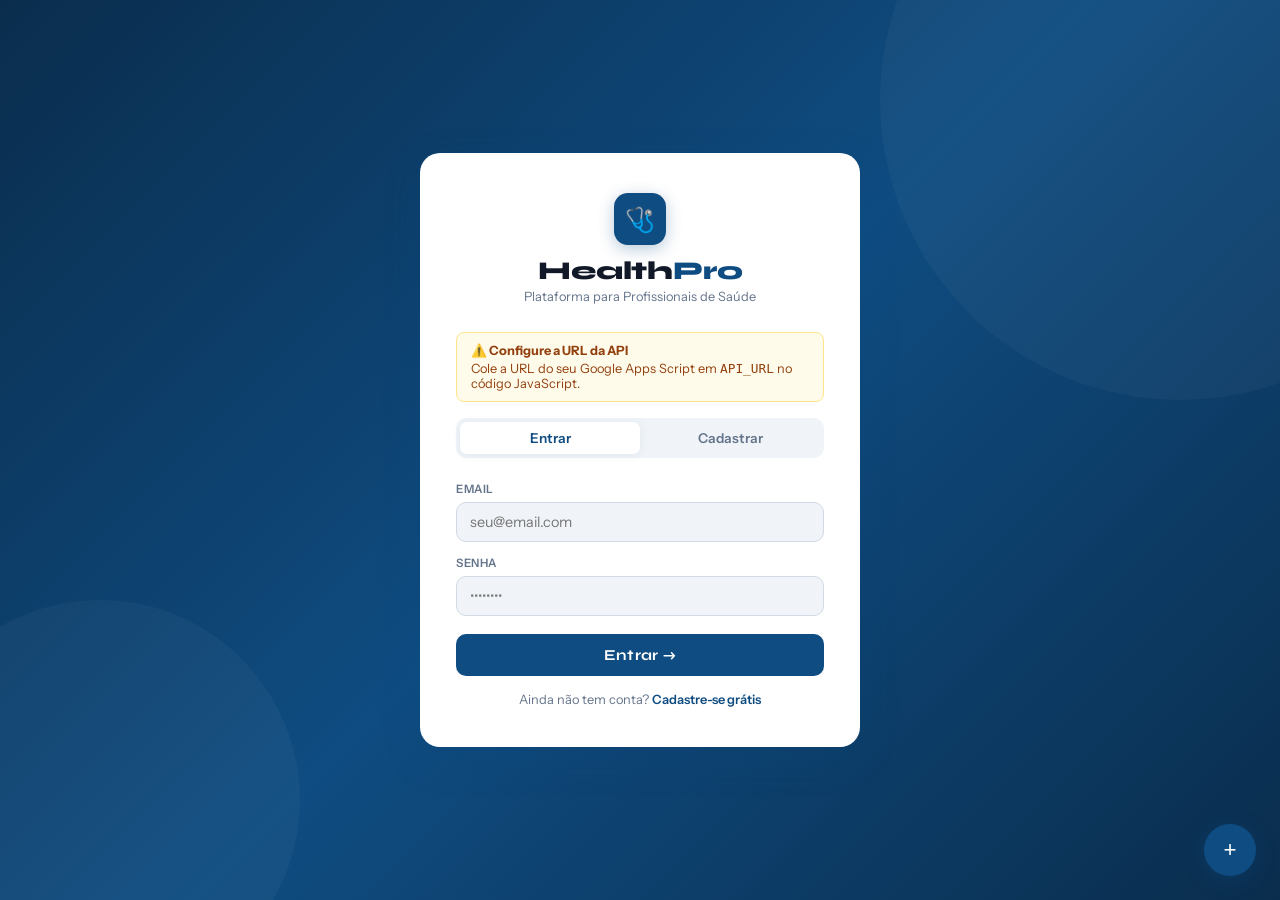
==== index.html @ 34a672e0 "Fix CORS and localStorage issues: use proxy directly, validate login response, prevent JSON.parse of" ====
<!DOCTYPE html>
<html lang="pt-BR">
<head>
<meta charset="UTF-8">
<meta name="viewport" content="width=device-width, initial-scale=1.0">
<title>HealthPro — Plataforma de Saúde</title>
<link href="https://fonts.googleapis.com/css2?family=Syne:wght@400;600;700;800&family=Instrument+Sans:ital,wght@0,300;0,400;0,500;0,600;1,400&display=swap" rel="stylesheet">
<style>
:root {
  --bg: #f0f4f8;
  --bg2: #e4eaf0;
  --surface: #ffffff;
  --border: #d1dae4;
  --text: #111827;
  --muted: #64748b;
  --accent: #0f4c81;
  --accent2: #1a6bb5;
  --accent-light: #e8f0fa;
  --gold: #d97706;
  --gold-light: #fffbeb;
  --green: #059669;
  --green-light: #ecfdf5;
  --red: #dc2626;
  --red-light: #fef2f2;
  --purple: #7c3aed;
  --purple-light: #f5f3ff;
  --shadow: 0 1px 8px rgba(15,76,129,0.08);
  --shadow-md: 0 4px 20px rgba(15,76,129,0.12);
  --shadow-lg: 0 12px 40px rgba(15,76,129,0.16);
  --radius: 12px;
}
* { box-sizing: border-box; margin: 0; padding: 0; }
html { scroll-behavior: smooth; }
body { font-family: 'Instrument Sans', sans-serif; background: var(--bg); color: var(--text); min-height: 100vh; }

/* ─── TELAS DE ACESSO ─── */
.auth-screen {
  min-height: 100vh;
  display: flex;
  align-items: center;
  justify-content: center;
  background: linear-gradient(135deg, #0a2d4d 0%, #0f4c81 50%, #0a2d4d 100%);
  padding: 20px;
  position: relative;
  overflow: hidden;
}
.auth-bg-circles::before, .auth-bg-circles::after {
  content: '';
  position: absolute;
  border-radius: 50%;
  background: rgba(255,255,255,0.03);
}
.auth-bg-circles::before { width: 600px; height: 600px; top: -200px; right: -200px; }
.auth-bg-circles::after { width: 400px; height: 400px; bottom: -100px; left: -100px; }
.auth-card {
  background: var(--surface);
  border-radius: 20px;
  padding: 40px 36px;
  width: 100%;
  max-width: 440px;
  box-shadow: var(--shadow-lg);
  position: relative;
  animation: fadeUp 0.5s cubic-bezier(.22,1,.36,1);
}
@keyframes fadeUp { from{opacity:0;transform:translateY(24px)} to{opacity:1;transform:none} }
.auth-logo { text-align: center; margin-bottom: 28px; }
.auth-logo-mark {
  display: inline-flex;
  width: 52px; height: 52px;
  background: var(--accent);
  border-radius: 14px;
  align-items: center; justify-content: center;
  font-size: 1.5rem;
  margin-bottom: 10px;
  box-shadow: 0 4px 16px rgba(15,76,129,0.3);
}
.auth-logo h1 { font-family: 'Syne', sans-serif; font-size: 1.6rem; font-weight: 800; color: var(--text); }
.auth-logo h1 span { color: var(--accent); }
.auth-logo p { font-size: 0.8rem; color: var(--muted); margin-top: 3px; }
.auth-tabs { display: flex; background: var(--bg); border-radius: 10px; padding: 4px; margin-bottom: 24px; }
.auth-tab {
  flex: 1; padding: 8px; text-align: center; border-radius: 7px;
  font-weight: 600; font-size: 0.85rem; cursor: pointer;
  color: var(--muted); transition: all 0.2s; border: none; background: transparent;
  font-family: 'Instrument Sans', sans-serif;
}
.auth-tab.on { background: var(--surface); color: var(--accent); box-shadow: var(--shadow); }
.fg { margin-bottom: 14px; }
.fg label { display: block; font-size: 0.72rem; font-weight: 600; color: var(--muted); text-transform: uppercase; letter-spacing: 0.5px; margin-bottom: 6px; }
.fg input, .fg select, .fg textarea {
  width: 100%; border: 1.5px solid var(--border); border-radius: 10px;
  padding: 10px 13px; font-family: 'Instrument Sans', sans-serif; font-size: 0.9rem;
  color: var(--text); background: var(--bg); outline: none; transition: all 0.2s;
}
.fg input:focus, .fg select:focus, .fg textarea:focus { border-color: var(--accent); background: #fff; box-shadow: 0 0 0 3px rgba(15,76,129,0.08); }
.row2 { display: grid; grid-template-columns: 1fr 1fr; gap: 12px; }
.btn-main {
  width: 100%; padding: 12px; background: var(--accent); color: #fff;
  border: none; border-radius: 10px; font-family: 'Syne', sans-serif;
  font-weight: 700; font-size: 0.95rem; cursor: pointer; transition: all 0.2s;
  margin-top: 4px; letter-spacing: 0.3px;
}
.btn-main:hover { background: var(--accent2); transform: translateY(-1px); box-shadow: 0 4px 16px rgba(15,76,129,0.3); }
.btn-main:disabled { opacity: 0.6; cursor: not-allowed; transform: none; }
.auth-footer { text-align: center; margin-top: 16px; font-size: 0.8rem; color: var(--muted); }
.auth-footer a { color: var(--accent); cursor: pointer; font-weight: 600; }
.error-msg { background: var(--red-light); border: 1px solid #fecaca; border-radius: 8px; padding: 10px 14px; color: var(--red); font-size: 0.82rem; margin-bottom: 14px; display: none; }
.success-msg { background: var(--green-light); border: 1px solid #a7f3d0; border-radius: 8px; padding: 10px 14px; color: var(--green); font-size: 0.82rem; margin-bottom: 14px; display: none; }
.api-warning { background: var(--gold-light); border: 1px solid #fde68a; border-radius: 8px; padding: 10px 14px; font-size: 0.8rem; color: #92400e; margin-bottom: 16px; }
.api-warning strong { display: block; margin-bottom: 3px; }

/* ─── LAYOUT APP ─── */
#appRoot { display: none; }
.app-header {
  background: var(--surface);
  border-bottom: 1px solid var(--border);
  padding: 0 24px;
  height: 60px;
  display: flex; align-items: center; justify-content: space-between;
  position: sticky; top: 0; z-index: 100;
  box-shadow: var(--shadow);
}
.header-logo { font-family: 'Syne', sans-serif; font-weight: 800; font-size: 1.2rem; color: var(--accent); }
.header-logo span { color: var(--gold); }
.header-right { display: flex; align-items: center; gap: 10px; }
.plan-chip {
  padding: 4px 12px; border-radius: 20px; font-size: 0.7rem; font-weight: 700;
  text-transform: uppercase; letter-spacing: 0.5px;
}
.plan-free { background: var(--bg2); color: var(--muted); }
.plan-pro { background: linear-gradient(90deg,#d97706,#f59e0b); color: #fff; }
.user-menu {
  display: flex; align-items: center; gap: 8px;
  background: var(--accent-light); border: 1px solid #bfdbfe;
  border-radius: 20px; padding: 4px 12px 4px 6px; cursor: pointer;
}
.user-av {
  width: 28px; height: 28px; border-radius: 50%;
  background: var(--accent); color: #fff;
  display: flex; align-items: center; justify-content: center;
  font-family: 'Syne', sans-serif; font-weight: 800; font-size: 0.75rem;
}
.user-name { font-size: 0.8rem; font-weight: 600; color: var(--accent); }

/* ─── NAV ─── */
.app-nav {
  background: var(--surface);
  border-bottom: 1px solid var(--border);
  display: flex; gap: 0; padding: 0 20px;
  overflow-x: auto;
}
.nav-item {
  padding: 12px 16px; border: none; border-bottom: 3px solid transparent;
  background: transparent; color: var(--muted); font-family: 'Instrument Sans', sans-serif;
  font-size: 0.82rem; font-weight: 600; cursor: pointer; white-space: nowrap;
  transition: all 0.2s; display: flex; align-items: center; gap: 6px;
}
.nav-item.on { color: var(--accent); border-bottom-color: var(--accent); }
.nav-item:hover:not(.on) { color: var(--text); background: var(--bg); }
.nav-badge {
  background: var(--accent); color: #fff; border-radius: 10px;
  padding: 1px 7px; font-size: 0.62rem; font-weight: 700;
}
.coming-soon { opacity: 0.5; }
.coming-tag {
  background: var(--gold-light); color: var(--gold);
  border: 1px solid #fde68a; border-radius: 4px;
  padding: 1px 6px; font-size: 0.58rem; font-weight: 700; text-transform: uppercase;
}

/* ─── MAIN ─── */
main { padding: 24px; max-width: 1000px; margin: 0 auto; }

/* ─── SEÇÃO INÍCIO ─── */
.greeting { margin-bottom: 24px; }
.greeting h2 { font-family: 'Syne', sans-serif; font-size: 1.4rem; font-weight: 800; }
.greeting p { font-size: 0.85rem; color: var(--muted); margin-top: 3px; }
.stat-row { display: grid; grid-template-columns: repeat(auto-fit, minmax(150px,1fr)); gap: 12px; margin-bottom: 24px; }
.stat-card {
  background: var(--surface); border: 1px solid var(--border);
  border-radius: var(--radius); padding: 16px 18px; box-shadow: var(--shadow);
}
.stat-label { font-size: 0.68rem; font-weight: 700; text-transform: uppercase; letter-spacing: 0.5px; color: var(--muted); margin-bottom: 6px; }
.stat-val { font-family: 'Syne', sans-serif; font-size: 1.8rem; font-weight: 800; }
.stat-sub { font-size: 0.72rem; color: var(--muted); margin-top: 3px; }
.stat-val.blue { color: var(--accent); }
.stat-val.green { color: var(--green); }
.stat-val.gold { color: var(--gold); }

/* ─── AGENDA ─── */
.day-bar {
  background: var(--surface); border: 1px solid var(--border);
  border-radius: var(--radius); padding: 12px 18px;
  display: flex; align-items: center; gap: 10px;
  margin-bottom: 18px; box-shadow: var(--shadow);
}
.day-btn {
  width: 34px; height: 34px; border-radius: 8px;
  background: var(--bg); border: 1px solid var(--border);
  cursor: pointer; font-size: 1rem; color: var(--muted);
  transition: all 0.2s; display: flex; align-items: center; justify-content: center;
}
.day-btn:hover { background: var(--accent); color: #fff; border-color: var(--accent); }
.day-info { flex: 1; }
.day-info h3 { font-family: 'Syne', sans-serif; font-size: 1.05rem; font-weight: 700; }
.day-info p { font-size: 0.72rem; color: var(--muted); }
.today-btn {
  padding: 6px 14px; background: var(--accent-light); border: 1px solid #bfdbfe;
  border-radius: 8px; color: var(--accent); font-weight: 600; font-size: 0.75rem;
  cursor: pointer; font-family: 'Instrument Sans', sans-serif; transition: all 0.2s;
}
.today-btn:hover { background: var(--accent); color: #fff; }

/* Timeline */
.tl { display: flex; flex-direction: column; }
.tl-item {
  display: flex; gap: 14px; margin-bottom: 8px;
  animation: fadeIn 0.25s ease;
}
@keyframes fadeIn { from{opacity:0;transform:translateY(5px)} to{opacity:1;transform:none} }
.tl-t { width: 48px; padding-top: 14px; font-size: 0.75rem; font-weight: 600; color: var(--muted); text-align: right; flex-shrink: 0; }
.tl-dot-wrap { width: 20px; display: flex; flex-direction: column; align-items: center; flex-shrink: 0; }
.dot { width: 10px; height: 10px; border-radius: 50%; margin-top: 18px; flex-shrink: 0; }
.tl-line { flex: 1; width: 2px; background: var(--border); margin-top: 3px; }
.tl-card {
  flex: 1; background: var(--surface); border: 1px solid var(--border);
  border-radius: var(--radius); padding: 11px 15px; cursor: pointer;
  transition: all 0.18s; box-shadow: var(--shadow);
}
.tl-card:hover { box-shadow: var(--shadow-md); transform: translateY(-1px); }
.ev-tag { display: inline-block; font-size: 0.6rem; font-weight: 700; letter-spacing: 0.5px; text-transform: uppercase; border-radius: 4px; padding: 2px 7px; margin-bottom: 3px; }
.ev-name { font-family: 'Syne', sans-serif; font-size: 0.95rem; font-weight: 700; }
.ev-meta { font-size: 0.75rem; color: var(--muted); margin-top: 2px; }
.ev-obs { font-size: 0.7rem; margin-top: 4px; display: inline-flex; align-items: center; gap: 4px; background: var(--gold-light); color: var(--gold); border-radius: 4px; padding: 2px 8px; }
.tl-empty { text-align: center; padding: 40px 20px; background: var(--surface); border: 1px dashed var(--border); border-radius: var(--radius); color: var(--muted); }

/* Status colors */
.dot.consulta,.tl-card.consulta { border-left: 3px solid #0f4c81; }
.dot.consulta { background: #0f4c81; }
.tl-card.consulta .ev-tag { background: var(--accent-light); color: var(--accent); }
.dot.treino,.tl-card.treino { border-left: 3px solid var(--green); }
.dot.treino { background: var(--green); }
.tl-card.treino .ev-tag { background: var(--green-light); color: var(--green); }
.dot.clt,.tl-card.clt { border-left: 3px solid var(--purple); }
.dot.clt { background: var(--purple); }
.tl-card.clt .ev-tag { background: var(--purple-light); color: var(--purple); }
.dot.proprio,.tl-card.proprio { border-left: 3px solid var(--gold); }
.dot.proprio { background: var(--gold); }
.tl-card.proprio .ev-tag { background: var(--gold-light); color: var(--gold); }
.dot.cancelado,.tl-card.cancelado { border-left: 3px solid #d1d5db; opacity: 0.6; }

/* ─── PACIENTES ─── */
.search-bar {
  display: flex; gap: 10px; margin-bottom: 16px;
}
.search-input {
  flex: 1; border: 1.5px solid var(--border); border-radius: 10px;
  padding: 9px 14px; font-family: 'Instrument Sans', sans-serif; font-size: 0.9rem;
  background: var(--surface); outline: none; transition: all 0.2s;
}
.search-input:focus { border-color: var(--accent); box-shadow: 0 0 0 3px rgba(15,76,129,0.08); }
.pac-list { display: flex; flex-direction: column; gap: 8px; }
.pac-card {
  background: var(--surface); border: 1px solid var(--border);
  border-radius: var(--radius); padding: 14px 18px;
  display: flex; align-items: center; gap: 14px; cursor: pointer;
  transition: all 0.2s; box-shadow: var(--shadow); flex-wrap: wrap;
}
.pac-card:hover { box-shadow: var(--shadow-md); border-color: var(--accent2); }
.pac-av {
  width: 42px; height: 42px; border-radius: 50%;
  background: var(--accent); color: #fff;
  display: flex; align-items: center; justify-content: center;
  font-family: 'Syne', sans-serif; font-weight: 800; font-size: 1rem;
  flex-shrink: 0;
}
.pac-info { flex: 1; min-width: 100px; }
.pac-name { font-family: 'Syne', sans-serif; font-weight: 700; font-size: 0.95rem; }
.pac-sub { font-size: 0.75rem; color: var(--muted); margin-top: 2px; }
.pac-chips { display: flex; gap: 6px; flex-wrap: wrap; }
.chip { border-radius: 20px; padding: 3px 10px; font-size: 0.68rem; font-weight: 600; }
.chip-blue { background: var(--accent-light); color: var(--accent); }
.chip-green { background: var(--green-light); color: var(--green); }
.chip-gold { background: var(--gold-light); color: var(--gold); }
.chip-muted { background: var(--bg2); color: var(--muted); }
.dup-alert {
  background: #fffbeb; border: 1.5px solid #fbbf24; border-radius: 10px;
  padding: 14px 16px; margin-bottom: 14px; display: none;
}
.dup-alert h4 { font-size: 0.85rem; font-weight: 700; color: #92400e; margin-bottom: 4px; }
.dup-alert p { font-size: 0.78rem; color: #b45309; }

/* ─── TREINOS ─── */
.treino-list { display: flex; flex-direction: column; gap: 10px; }
.treino-card {
  background: var(--surface); border: 1px solid var(--border);
  border-radius: var(--radius); padding: 16px 18px; cursor: pointer;
  transition: all 0.2s; box-shadow: var(--shadow);
  border-left: 4px solid var(--green);
}
.treino-card:hover { box-shadow: var(--shadow-md); transform: translateY(-1px); }
.treino-name { font-family: 'Syne', sans-serif; font-weight: 700; font-size: 0.95rem; }
.treino-meta { font-size: 0.75rem; color: var(--muted); margin-top: 4px; }
.exer-list { margin-top: 10px; display: flex; flex-direction: column; gap: 4px; }
.exer-item { background: var(--bg); border-radius: 6px; padding: 5px 10px; font-size: 0.78rem; display: flex; gap: 8px; align-items: center; }
.exer-num { background: var(--green); color: #fff; border-radius: 50%; width: 18px; height: 18px; display: flex; align-items: center; justify-content: center; font-size: 0.6rem; font-weight: 700; flex-shrink: 0; }

/* ─── FINANCEIRO ─── */
.fin-cards { display: grid; grid-template-columns: repeat(auto-fit,minmax(180px,1fr)); gap: 12px; margin-bottom: 20px; }
.fin-card { background: var(--surface); border: 1px solid var(--border); border-radius: var(--radius); padding: 18px; box-shadow: var(--shadow); }
.fin-card-label { font-size: 0.68rem; font-weight: 700; text-transform: uppercase; letter-spacing: 0.5px; color: var(--muted); margin-bottom: 6px; }
.fin-card-val { font-family: 'Syne', sans-serif; font-size: 1.7rem; font-weight: 800; }
.fin-list { display: flex; flex-direction: column; gap: 6px; }
.fin-item {
  background: var(--surface); border: 1px solid var(--border); border-radius: var(--radius);
  padding: 12px 16px; display: flex; justify-content: space-between; align-items: center;
  gap: 10px; box-shadow: var(--shadow);
}
.fin-item-info .label { font-size: 0.88rem; font-weight: 500; }
.fin-item-info .sub { font-size: 0.72rem; color: var(--muted); }
.fin-amount { font-family: 'Syne', sans-serif; font-size: 1.1rem; font-weight: 800; }
.fin-amount.r { color: var(--green); }
.fin-amount.d { color: var(--red); }

/* ─── FUTURO ─── */
.future-section {
  background: var(--surface); border: 1px solid var(--border); border-radius: 16px;
  padding: 32px; text-align: center; box-shadow: var(--shadow);
  margin: 20px 0;
}
.future-icon { font-size: 2.5rem; margin-bottom: 12px; }
.future-title { font-family: 'Syne', sans-serif; font-size: 1.2rem; font-weight: 800; margin-bottom: 8px; }
.future-desc { font-size: 0.85rem; color: var(--muted); line-height: 1.6; max-width: 400px; margin: 0 auto 20px; }
.future-features { display: flex; flex-wrap: wrap; gap: 8px; justify-content: center; }
.future-feat { background: var(--bg); border: 1px solid var(--border); border-radius: 8px; padding: 6px 14px; font-size: 0.78rem; font-weight: 500; }

/* ─── SEÇÃO HEADER ─── */
.sec-header { display: flex; align-items: center; justify-content: space-between; margin-bottom: 16px; }
.sec-title { font-family: 'Syne', sans-serif; font-size: 1.05rem; font-weight: 800; }
.btn-add {
  padding: 8px 16px; background: var(--accent); color: #fff;
  border: none; border-radius: 8px; font-family: 'Instrument Sans', sans-serif;
  font-weight: 600; font-size: 0.8rem; cursor: pointer; transition: all 0.2s;
  display: flex; align-items: center; gap: 5px;
}
.btn-add:hover { background: var(--accent2); }

/* ─── MODAL ─── */
.overlay {
  position: fixed; inset: 0; background: rgba(10,45,77,0.5);
  backdrop-filter: blur(8px); z-index: 9000;
  display: flex; align-items: center; justify-content: center; padding: 20px;
  animation: fadeIn 0.2s;
}
.modal {
  background: var(--surface); border-radius: 18px; padding: 28px;
  width: 100%; max-width: 480px; box-shadow: var(--shadow-lg);
  animation: fadeUp 0.3s cubic-bezier(.22,1,.36,1);
  max-height: 90vh; overflow-y: auto;
}
.modal-hd { display: flex; align-items: center; justify-content: space-between; margin-bottom: 20px; }
.modal-title { font-family: 'Syne', sans-serif; font-size: 1.1rem; font-weight: 800; }
.modal-x { width: 32px; height: 32px; background: var(--bg); border: 1px solid var(--border); border-radius: 8px; cursor: pointer; display: flex; align-items: center; justify-content: center; font-size: 1rem; color: var(--muted); transition: all 0.2s; }
.modal-x:hover { background: var(--red); color: #fff; border-color: var(--red); }
.btn-row { display: flex; gap: 8px; margin-top: 20px; }
.btn { flex: 1; padding: 11px; border-radius: 10px; border: none; font-family: 'Syne', sans-serif; font-weight: 700; font-size: 0.88rem; cursor: pointer; transition: all 0.2s; }
.btn-p { background: var(--accent); color: #fff; }
.btn-p:hover { background: var(--accent2); }
.btn-g { background: var(--bg); color: var(--muted); border: 1.5px solid var(--border); }
.btn-g:hover { color: var(--text); border-color: var(--text); }
.btn-d { background: var(--red-light); color: var(--red); border: 1.5px solid #fecaca; }
.btn-d:hover { background: var(--red); color: #fff; }
.tipo-grid { display: grid; grid-template-columns: repeat(3,1fr); gap: 8px; margin-bottom: 16px; }
.tipo-opt { border: 1.5px solid var(--border); border-radius: 10px; padding: 10px 6px; text-align: center; cursor: pointer; font-size: 0.75rem; font-weight: 600; color: var(--muted); transition: all 0.2s; background: var(--bg); }
.tipo-opt.on { border-color: var(--accent); background: var(--accent-light); color: var(--accent); }
.tipo-opt .ti { font-size: 1.2rem; display: block; margin-bottom: 3px; }
.days-row { display: flex; gap: 6px; flex-wrap: wrap; }
.d-btn { width: 38px; height: 38px; border-radius: 50%; border: 1.5px solid var(--border); background: var(--bg); font-size: 0.7rem; font-weight: 700; color: var(--muted); cursor: pointer; transition: all 0.2s; display: flex; align-items: center; justify-content: center; font-family: 'Instrument Sans', sans-serif; }
.d-btn.on { background: var(--accent); color: #fff; border-color: var(--accent); }
.exer-builder { border: 1.5px solid var(--border); border-radius: 10px; padding: 14px; background: var(--bg); }
.exer-builder h4 { font-size: 0.75rem; font-weight: 700; text-transform: uppercase; letter-spacing: 0.5px; color: var(--muted); margin-bottom: 10px; }
.exer-entry { display: flex; gap: 8px; margin-bottom: 8px; align-items: center; }
.exer-entry input { flex: 1; padding: 7px 10px; border: 1px solid var(--border); border-radius: 8px; font-size: 0.82rem; background: #fff; font-family: 'Instrument Sans', sans-serif; outline: none; }
.exer-remove { width: 28px; height: 28px; background: var(--red-light); color: var(--red); border: none; border-radius: 6px; cursor: pointer; font-size: 0.9rem; flex-shrink: 0; }
.exer-add { width: 100%; padding: 7px; background: var(--green-light); color: var(--green); border: 1px dashed #a7f3d0; border-radius: 8px; cursor: pointer; font-size: 0.78rem; font-weight: 600; transition: all 0.2s; font-family: 'Instrument Sans', sans-serif; }
.exer-add:hover { background: var(--green); color: #fff; }

/* ─── FAB ─── */
.fab {
  position: fixed; bottom: 24px; right: 24px;
  width: 52px; height: 52px; border-radius: 50%;
  background: var(--accent); border: none; color: #fff; font-size: 1.4rem;
  cursor: pointer; box-shadow: 0 4px 20px rgba(15,76,129,0.35);
  transition: all 0.2s; z-index: 90; display: flex; align-items: center; justify-content: center;
}
.fab:hover { background: var(--accent2); transform: scale(1.08); }

/* ─── TOAST ─── */
.toast {
  position: fixed; bottom: 90px; right: 24px; left: 24px; max-width: 360px; margin: 0 auto;
  background: #1e293b; color: #fff; border-radius: 10px; padding: 12px 18px;
  font-size: 0.85rem; font-weight: 500; z-index: 9999;
  box-shadow: 0 8px 28px rgba(0,0,0,0.25);
  transform: translateY(20px); opacity: 0; transition: all 0.3s; pointer-events: none;
}
.toast.show { transform: none; opacity: 1; }
.toast.ok { background: #065f46; }
.toast.err { background: #991b1b; }

@media(max-width:480px) {
  main { padding: 16px; }
  .auth-card { padding: 28px 20px; }
  .row2 { grid-template-columns: 1fr; }
}
</style>
</head>
<body>

<!-- ─── TELA DE LOGIN ─── -->
<div id="authScreen" class="auth-screen">
  <div class="auth-bg-circles"></div>
  <div class="auth-card">
    <div class="auth-logo">
      <div class="auth-logo-mark">🩺</div>
      <h1>Health<span>Pro</span></h1>
      <p>Plataforma para Profissionais de Saúde</p>
    </div>

    <div class="api-warning" id="apiWarn">
      <strong>⚠️ Configure a URL da API</strong>
      Cole a URL do seu Google Apps Script em <code>API_URL</code> no código JavaScript.
    </div>

    <div class="auth-tabs">
      <button class="auth-tab on" onclick="setAuthTab('login')">Entrar</button>
      <button class="auth-tab" onclick="setAuthTab('register')">Cadastrar</button>
    </div>

    <!-- LOGIN -->
    <div id="loginForm">
      <div id="loginError" class="error-msg"></div>
      <div class="fg"><label>Email</label><input type="email" id="lEmail" placeholder="seu@email.com"></div>
      <div class="fg"><label>Senha</label><input type="password" id="lSenha" placeholder="••••••••"></div>
      <button class="btn-main" onclick="doLogin()" id="btnLogin">Entrar →</button>
      <div class="auth-footer">Ainda não tem conta? <a onclick="setAuthTab('register')">Cadastre-se grátis</a></div>
    </div>

    <!-- CADASTRO -->
    <div id="registerForm" style="display:none">
      <div id="regError" class="error-msg"></div>
      <div id="regSuccess" class="success-msg"></div>
      <div class="fg"><label>Nome completo</label><input type="text" id="rNome" placeholder="Dr. João Silva"></div>
      <div class="row2">
        <div class="fg"><label>Email</label><input type="email" id="rEmail" placeholder="email@email.com"></div>
        <div class="fg"><label>Telefone</label><input type="tel" id="rTel" placeholder="(11) 99999-9999"></div>
      </div>
      <div class="row2">
        <div class="fg">
          <label>Especialidade</label>
          <select id="rEsp">
            <option value="Educação Física">Educação Física</option>
            <option value="Fisioterapia">Fisioterapia</option>
            <option value="Nutrição">Nutrição</option>
            <option value="Psicologia">Psicologia</option>
            <option value="Medicina">Medicina</option>
            <option value="Enfermagem">Enfermagem</option>
            <option value="Fonoaudiologia">Fonoaudiologia</option>
            <option value="Terapia Ocupacional">Terapia Ocupacional</option>
            <option value="Outro">Outro</option>
          </select>
        </div>
        <div class="fg"><label>Nº Conselho (CREF/CRN/CRM...)</label><input type="text" id="rReg" placeholder="CREF 000000-G/SP"></div>
      </div>
      <div class="fg"><label>Senha</label><input type="password" id="rSenha" placeholder="Mín. 6 caracteres"></div>
      <button class="btn-main" onclick="doRegister()" id="btnReg">Criar conta grátis →</button>
      <div class="auth-footer">Já tem conta? <a onclick="setAuthTab('login')">Entrar</a></div>
    </div>
  </div>
</div>

<!-- ─── APP ─── -->
<div id="appRoot">
  <header class="app-header">
    <div class="header-logo">Health<span>Pro</span></div>
    <div class="header-right">
      <div class="plan-chip" id="planChip">FREE</div>
      <div class="user-menu" onclick="openConfig()">
        <div class="user-av" id="hAv">?</div>
        <span class="user-name" id="hName">—</span>
      </div>
    </div>
  </header>

  <nav class="app-nav">
    <button class="nav-item on" onclick="goTab('inicio')">🏠 Início</button>
    <button class="nav-item" onclick="goTab('agenda')">📅 Agenda</button>
    <button class="nav-item" onclick="goTab('pacientes')">👥 Pacientes</button>
    <button class="nav-item" onclick="goTab('treinos')">💪 Treinos</button>
    <button class="nav-item" onclick="goTab('financeiro')">💰 Financeiro</button>
    <button class="nav-item coming-soon" onclick="goTab('nutricao')">🥗 Nutrição <span class="coming-tag">em breve</span></button>
    <button class="nav-item coming-soon" onclick="goTab('feed')">🌐 Rede <span class="coming-tag">em breve</span></button>
  </nav>

  <main>

    <!-- INÍCIO -->
    <div id="tab-inicio">
      <div class="greeting">
        <h2 id="greetMsg">Olá! 👋</h2>
        <p id="greetSub">Carregando...</p>
      </div>
      <div class="stat-row" id="statRow"></div>
      <div style="margin-top:20px">
        <div class="sec-header"><div class="sec-title">Próximos agendamentos</div></div>
        <div id="proximosAgend"></div>
      </div>
    </div>

    <!-- AGENDA -->
    <div id="tab-agenda" style="display:none">
      <div class="day-bar">
        <button class="day-btn" onclick="mudaDia(-1)">‹</button>
        <div class="day-info">
          <h3 id="diaName">—</h3>
          <p id="diaDate">—</p>
        </div>
        <button class="day-btn" onclick="mudaDia(1)">›</button>
        <button class="today-btn" onclick="irHoje()">Hoje</button>
        <button class="btn-add" onclick="abrirNovoAgend()">+ Novo</button>
      </div>
      <div id="tlWrap"></div>
    </div>

    <!-- PACIENTES -->
    <div id="tab-pacientes" style="display:none">
      <div class="sec-header">
        <div class="sec-title" id="pacTotalLabel">Pacientes</div>
        <button class="btn-add" onclick="abrirNovoPac()">+ Adicionar</button>
      </div>
      <div class="search-bar">
        <input class="search-input" type="text" id="pacSearch" placeholder="🔍 Buscar por nome, CPF ou email..." oninput="buscarPac()">
      </div>
      <div class="pac-list" id="pacList"></div>
    </div>

    <!-- TREINOS -->
    <div id="tab-treinos">
      <div id="tab-treinos-content" style="display:none">
        <div class="sec-header">
          <div class="sec-title">Treinos</div>
          <button class="btn-add" onclick="abrirNovoTreino()">+ Novo Treino</button>
        </div>
        <div class="fg" style="max-width:280px;margin-bottom:16px">
          <label>Filtrar por paciente</label>
          <select id="treinoPacFilter" onchange="loadTreinos()">
            <option value="">Todos</option>
          </select>
        </div>
        <div class="treino-list" id="treinoList"></div>
      </div>
    </div>

    <!-- FINANCEIRO -->
    <div id="tab-financeiro" style="display:none">
      <div class="sec-header">
        <div class="sec-title">Financeiro</div>
        <button class="btn-add" onclick="abrirNovoLanc()">+ Lançamento</button>
      </div>
      <div style="margin-bottom:16px">
        <div class="fg" style="max-width:200px;display:inline-block">
          <label>Mês</label>
          <input type="month" id="finMes" onchange="loadFin()">
        </div>
      </div>
      <div class="fin-cards" id="finCards"></div>
      <div class="fin-list" id="finList"></div>
    </div>

    <!-- NUTRIÇÃO (FUTURO) -->
    <div id="tab-nutricao" style="display:none">
      <div class="future-section">
        <div class="future-icon">🥗</div>
        <div class="future-title">Módulo de Nutrição</div>
        <div class="future-desc">Em breve, nutricionistas poderão cadastrar e compartilhar planos alimentares, calcular macros e acompanhar a evolução dos pacientes.</div>
        <div class="future-features">
          <div class="future-feat">📋 Planos alimentares</div>
          <div class="future-feat">📊 Cálculo de macros</div>
          <div class="future-feat">📈 Evolução do paciente</div>
          <div class="future-feat">🔗 Integração com treino</div>
        </div>
      </div>
    </div>

    <!-- FEED (FUTURO) -->
    <div id="tab-feed" style="display:none">
      <div class="future-section">
        <div class="future-icon">🌐</div>
        <div class="future-title">Rede Social de Saúde</div>
        <div class="future-desc">Uma rede exclusiva onde profissionais e pacientes se conectam. Compartilhe dicas, conquistas, artigos e muito mais.</div>
        <div class="future-features">
          <div class="future-feat">📰 Feed personalizado</div>
          <div class="future-feat">🏆 Conquistas dos pacientes</div>
          <div class="future-feat">💬 Mensagens diretas</div>
          <div class="future-feat">📚 Artigos científicos</div>
          <div class="future-feat">🤝 Network profissional</div>
        </div>
      </div>
    </div>

  </main>
</div>

<!-- FAB -->
<button class="fab" id="mainFab" onclick="fabAction()">+</button>

<!-- TOAST -->
<div class="toast" id="toast"></div>

<!-- MODAL AGENDAMENTO -->
<div class="overlay" id="ovAgend" style="display:none" onclick="closeOv(event,'ovAgend')">
<div class="modal" onclick="event.stopPropagation()">
  <div class="modal-hd">
    <div class="modal-title" id="mAgendTitle">Novo Agendamento</div>
    <div class="modal-x" onclick="closeOvId('ovAgend')">✕</div>
  </div>
  <div id="dupAlert" class="dup-alert">
    <h4>⚠️ Paciente já encontrado!</h4>
    <p id="dupAlertMsg"></p>
  </div>
  <div class="fg">
    <label>Paciente / Nome</label>
    <input type="text" id="mANome" placeholder="Nome do paciente" list="pacSug" oninput="checkDup()">
    <datalist id="pacSug"></datalist>
  </div>
  <div class="fg"><label>Tipo</label>
    <div class="tipo-grid">
      <div class="tipo-opt on" data-t="consulta" onclick="setTipoAgend('consulta')"><span class="ti">🩺</span>Consulta</div>
      <div class="tipo-opt" data-t="treino" onclick="setTipoAgend('treino')"><span class="ti">💪</span>Treino</div>
      <div class="tipo-opt" data-t="clt" onclick="setTipoAgend('clt')"><span class="ti">🏢</span>CLT/Emprego</div>
      <div class="tipo-opt" data-t="proprio" onclick="setTipoAgend('proprio')"><span class="ti">🌟</span>Meu Treino</div>
      <div class="tipo-opt" data-t="retorno" onclick="setTipoAgend('retorno')"><span class="ti">🔄</span>Retorno</div>
      <div class="tipo-opt" data-t="outro" onclick="setTipoAgend('outro')"><span class="ti">📌</span>Outro</div>
    </div>
  </div>
  <div class="fg"><label>Data</label><input type="date" id="mAData"></div>
  <div class="row2">
    <div class="fg"><label>Hora início</label><input type="time" id="mAIni"></div>
    <div class="fg"><label>Hora fim</label><input type="time" id="mAFim"></div>
  </div>
  <div class="row2">
    <div class="fg"><label>Valor (R$)</label><input type="number" id="mAVal" step="0.01" placeholder="0.00"></div>
    <div class="fg"><label>Status</label>
      <select id="mAStt">
        <option value="agendado">Agendado</option>
        <option value="confirmado">Confirmado</option>
        <option value="realizado">Realizado</option>
        <option value="cancelado">Cancelado</option>
      </select>
    </div>
  </div>
  <div class="fg"><label>Observações</label><input type="text" id="mAObs" placeholder="Observação opcional"></div>
  <div class="btn-row">
    <button class="btn btn-g" onclick="closeOvId('ovAgend')">Cancelar</button>
    <button class="btn btn-d" id="mABtnDel" style="display:none;flex:0.5" onclick="deletarAgend()">🗑</button>
    <button class="btn btn-p" onclick="salvarAgend()">Salvar</button>
  </div>
</div>
</div>

<!-- MODAL PACIENTE -->
<div class="overlay" id="ovPac" style="display:none" onclick="closeOv(event,'ovPac')">
<div class="modal" onclick="event.stopPropagation()">
  <div class="modal-hd">
    <div class="modal-title" id="mPacTitle">Novo Paciente</div>
    <div class="modal-x" onclick="closeOvId('ovPac')">✕</div>
  </div>
  <div id="mPacDup" class="dup-alert">
    <h4>⚠️ Paciente já cadastrado!</h4>
    <p id="mPacDupMsg"></p>
  </div>
  <div class="row2">
    <div class="fg"><label>Nome completo</label><input type="text" id="mpNome" placeholder="Nome do paciente" oninput="checkPacienteDuplicado()"></div>
    <div class="fg"><label>CPF</label><input type="text" id="mpCpf" placeholder="000.000.000-00" oninput="checkPacienteDuplicado()"></div>
  </div>
  <div class="row2">
    <div class="fg"><label>Email</label><input type="email" id="mpEmail" placeholder="email@email.com"></div>
    <div class="fg"><label>Telefone</label><input type="tel" id="mpTel" placeholder="(11) 99999-0000"></div>
  </div>
  <div class="row2">
    <div class="fg"><label>Data de Nascimento</label><input type="date" id="mpNasc"></div>
    <div class="fg"><label>Sexo</label>
      <select id="mpSexo">
        <option value="">Não informado</option>
        <option value="M">Masculino</option>
        <option value="F">Feminino</option>
        <option value="O">Outro</option>
      </select>
    </div>
  </div>
  <div class="fg"><label>Convênio / Plano de saúde</label><input type="text" id="mpConv" placeholder="Particular, Unimed..."></div>
  <div class="fg"><label>Observações clínicas</label><textarea id="mpObs" rows="2" placeholder="Condições, restrições, medicamentos..."></textarea></div>
  <div class="btn-row">
    <button class="btn btn-g" onclick="closeOvId('ovPac')">Cancelar</button>
    <button class="btn btn-d" id="mpBtnDel" style="display:none;flex:0.5" onclick="deletarPac()">🗑</button>
    <button class="btn btn-p" onclick="salvarPac()">Salvar</button>
  </div>
</div>
</div>

<!-- MODAL TREINO -->
<div class="overlay" id="ovTreino" style="display:none" onclick="closeOv(event,'ovTreino')">
<div class="modal" onclick="event.stopPropagation()">
  <div class="modal-hd">
    <div class="modal-title" id="mTreinoTitle">Novo Treino</div>
    <div class="modal-x" onclick="closeOvId('ovTreino')">✕</div>
  </div>
  <div class="row2">
    <div class="fg"><label>Nome do treino</label><input type="text" id="mtNome" placeholder="Ex: Treino A - Peito"></div>
    <div class="fg"><label>Modalidade</label>
      <select id="mtMod">
        <option>Musculação</option><option>Funcional</option><option>Pilates</option>
        <option>Cardio</option><option>HIIT</option><option>Fisioterapia</option>
        <option>Reabilitação</option><option>Outro</option>
      </select>
    </div>
  </div>
  <div class="fg">
    <label>Paciente / Aluno</label>
    <select id="mtPac"><option value="">Sem paciente (meu treino)</option></select>
  </div>
  <div class="exer-builder">
    <h4>Exercícios</h4>
    <div id="exerEntries"></div>
    <button class="exer-add" onclick="addExerEntry()">+ Adicionar exercício</button>
  </div>
  <div class="fg" style="margin-top:12px"><label>Observações</label><input type="text" id="mtObs" placeholder="Progressão, intensidade..."></div>
  <div class="btn-row">
    <button class="btn btn-g" onclick="closeOvId('ovTreino')">Cancelar</button>
    <button class="btn btn-d" id="mtBtnDel" style="display:none;flex:0.5" onclick="deletarTreino()">🗑</button>
    <button class="btn btn-p" onclick="salvarTreino()">Salvar</button>
  </div>
</div>
</div>

<!-- MODAL FINANCEIRO -->
<div class="overlay" id="ovFinc" style="display:none" onclick="closeOv(event,'ovFinc')">
<div class="modal" onclick="event.stopPropagation()">
  <div class="modal-hd">
    <div class="modal-title">Lançamento</div>
    <div class="modal-x" onclick="closeOvId('ovFinc')">✕</div>
  </div>
  <div class="row2">
    <div class="fg"><label>Tipo</label>
      <select id="fTipo">
        <option value="receita">Receita</option>
        <option value="despesa">Despesa</option>
      </select>
    </div>
    <div class="fg"><label>Valor (R$)</label><input type="number" id="fValor" step="0.01" placeholder="0.00"></div>
  </div>
  <div class="fg"><label>Descrição</label><input type="text" id="fDesc" placeholder="Ex: Sessão de personal - Maria"></div>
  <div class="row2">
    <div class="fg"><label>Data</label><input type="date" id="fData"></div>
    <div class="fg"><label>Forma de pagamento</label>
      <select id="fPag">
        <option>Dinheiro</option><option>Pix</option><option>Cartão Débito</option>
        <option>Cartão Crédito</option><option>Transferência</option>
      </select>
    </div>
  </div>
  <div class="fg"><label>Paciente (opcional)</label>
    <select id="fPac"><option value="">Sem paciente</option></select>
  </div>
  <div class="btn-row">
    <button class="btn btn-g" onclick="closeOvId('ovFinc')">Cancelar</button>
    <button class="btn btn-p" onclick="salvarLanc()">Salvar</button>
  </div>
</div>
</div>

<script>
// ============================================================
// CONFIGURAÇÃO — EDITE AQUI
// ============================================================
const API_URL = 'https://script.google.com/macros/s/AKfycbwChjBqa7NTe9SwRCxSxiIxJ3lAF-fK9lB0bvXc6G_C1yIHAPmE7ueecrvbs-qPYNKs/exec'; // Cole aqui a URL /exec do seu Google Apps Script. Deixe vazio para usar o modo demo local.

// ============================================================
const DIAS = ['Domingo','Segunda-feira','Terça-feira','Quarta-feira','Quinta-feira','Sexta-feira','Sábado'];
const DIAS_ABREV = ['Dom','Seg','Ter','Qua','Qui','Sex','Sáb'];

let prof = null;
let pacientes = [];
let agendamentos = [];
let treinos = [];
let lancamentos = [];
let curDia = new Date();
let activeTab = 'inicio';
let editAgendId = null;
let editPacId = null;
let editTreinoId = null;
let tipoAgendAtual = 'consulta';

// ============================================================
// API CALL
// ============================================================
async function api(action, data = {}) {
  if (!API_URL.trim()) {
    // MODO DEMO — dados locais para demonstração
    return apiDemo(action, data);
  }
  try {
    // Preparar payload JSON no formato esperado pelo backend: {action, data}
    const payload = { action, data };

    console.log('Enviando payload:', JSON.stringify(payload).substring(0, 200));

    // Usar proxy CORS diretamente (Google Apps Script sempre bloqueia CORS)
    const proxyUrl = 'https://corsproxy.io/?' + encodeURIComponent(API_URL);

    const controller = new AbortController();
    const timeoutId = setTimeout(() => controller.abort(), 15000);

    const res = await fetch(proxyUrl, {
      method: 'POST',
      headers: { 'Content-Type': 'application/json' },
      body: JSON.stringify(payload),
      signal: controller.signal
    });
    clearTimeout(timeoutId);

    const text = await res.text();
    console.log('Resposta recebida, tamanho:', text.length);

    const result = parseHtmlServiceResponse(text);
    if (result) {
      console.log('Resposta parseada:', result);
      return result;
    }

    console.log('Resposta não pôde ser parseada');
    return { success: false, error: 'Resposta inválida da API.' };
  } catch(e) {
    console.error('Erro na chamada API:', e.message);
    return { success: false, error: 'Erro de conexão: ' + e.message };
  }
}

// Função auxiliar para parsear resposta HtmlService
function parseHtmlServiceResponse(text) {
  // Procurar por "userHtml" no texto (é o padrão do HtmlService)
  const userHtmlMatch = text.match(/"userHtml"\s*:\s*"([^"\\]*(?:\\.[^"\\]*)*)"/);
  if (userHtmlMatch && userHtmlMatch[1]) {
    try {
      // Desescapar: \x é hex escape, \\ é backslash
      let escaped = userHtmlMatch[1];
      
      // Primeira passagem: converter \xNN para caracteres
      escaped = escaped.replace(/\\x([0-9a-fA-F]{2})/g, function(match, hex) {
        return String.fromCharCode(parseInt(hex, 16));
      });
      
      // Segunda passagem: desescapar JSON
      const unescaped = JSON.parse('"' + escaped + '"');
      console.log('JSON extraído:', unescaped.substring(0, 150));
      
      const jsonData = JSON.parse(unescaped);
      console.log('Dados parseados:', jsonData);
      return jsonData;
    } catch(e) {
      console.error('Erro ao processar userHtml:', e.message);
      return null;
    }
  }
  
  // Se não achou userHtml, tentar parsear como JSON direto
  try {
    const cleaned = text.trim();
    if (cleaned.startsWith('{')) {
      const jsonData = JSON.parse(cleaned);
      console.log('JSON parseado direto:', jsonData);
      return jsonData;
    }
  } catch(e) {
    console.error('Não é JSON válido');
    return null;
  }
  
  return null;
}

// MODO DEMO (funciona sem API configurada)
function apiDemo(action, data) {
  const stored = k => JSON.parse(localStorage.getItem('hp_'+k) || (k==='pacientes'?'[]':k==='agendamentos'?'[]':k==='treinos'?'[]':k==='lancamentos'?'[]':'null'));
  const save = (k,v) => localStorage.setItem('hp_'+k, JSON.stringify(v));
  const uid = () => Date.now().toString(36)+Math.random().toString(36).slice(2,5);
  const now = () => new Date().toISOString();

  if (action === 'registerProfissional') {
    const profs = stored('profs') || [];
    if (profs.find(p=>(p.Email||'').toLowerCase()===String(data.email||'').toLowerCase())) return {success:false,error:'Email já cadastrado.'};
    const id=uid();
    profs.push({ID:id,Nome:data.nome,Email:data.email,Senha:data.senha,Especialidade:data.especialidade,CRP_CRN_CREF:data.registro||'',Telefone:data.telefone||'',Plano:'free',Status_Assinatura:'ativo'});
    save('profs',profs); return {success:true,id};
  }
  if (action === 'loginProfissional') {
    const profs = stored('profs') || [];
    const p = profs.find(x=>x.Email===data.email&&x.Senha===data.senha);
    if (!p) return {success:false,error:'Email ou senha incorretos.'};
    return {success:true,profissional:p};
  }
  if (action === 'addPaciente') {
    const pacs = stored('pacientes');
    const nCpf=(data.cpf||'').replace(/\D/g,'');
    const nNome=(data.nome||'').toLowerCase().trim();
    const dup = pacs.find(p=>p.Prof_ID===data.profId&&(((nCpf&&String(p.CPF||'').replace(/\D/g,'')===nCpf))||((data.email&&String(p.Email||'').toLowerCase()===String(data.email||'').toLowerCase()))||(nNome&&String(p.Nome||'').toLowerCase().trim()===nNome)));
    if (dup) return {success:false,error:'Paciente já cadastrado!',paciente:dup,isDuplicate:true};
    const id=uid();
    pacs.push({ID:id,Prof_ID:data.profId,Nome:data.nome,CPF:data.cpf||'',Email:data.email||'',Telefone:data.telefone||'',Data_Nascimento:data.dataNascimento||'',Sexo:data.sexo||'',Convenio:data.convenio||'',Observacoes:data.observacoes||'',Status:'ativo',Data_Cadastro:now()});
    save('pacientes',pacs); return {success:true,id};
  }
  if (action === 'getPacientes') {
    const pacs = stored('pacientes').filter(p=>p.Prof_ID===data.profId&&p.Status==='ativo');
    return {success:true,pacientes:pacs};
  }
  if (action === 'updatePaciente') {
    const pacs = stored('pacientes');
    const i = pacs.findIndex(p=>p.ID===data.id);
    if(i>=0){pacs[i]={...pacs[i],Nome:data.nome,CPF:data.cpf,Email:data.email,Telefone:data.telefone,Data_Nascimento:data.dataNascimento,Sexo:data.sexo,Convenio:data.convenio,Observacoes:data.observacoes};}
    save('pacientes',pacs); return {success:true};
  }
  if (action === 'deletePaciente') {
    const pacs = stored('pacientes');
    const i = pacs.findIndex(p=>p.ID===data.id);
    if(i>=0) pacs[i].Status='inativo';
    save('pacientes',pacs); return {success:true};
  }
  if (action === 'addAgendamento') {
    const ags = stored('agendamentos');
    const id=uid();
    ags.push({ID:id,Prof_ID:data.profId,Paciente_ID:data.pacienteId||'',Paciente_Nome:data.pacienteNome||'',Data:data.data,Hora_Inicio:data.horaInicio,Hora_Fim:data.horaFim||'',Tipo:data.tipo||'consulta',Status:data.status||'agendado',Valor:data.valor||0,Observacoes:data.observacoes||''});
    save('agendamentos',ags); return {success:true,id};
  }
  if (action === 'getAgendamentos') {
    const ags = stored('agendamentos').filter(a=>a.Prof_ID===data.profId);
    return {success:true,agendamentos:ags};
  }
  if (action === 'updateAgendamento') {
    const ags = stored('agendamentos');
    const i = ags.findIndex(a=>a.ID===data.id);
    if(i>=0) ags[i]={...ags[i],...data};
    save('agendamentos',ags); return {success:true};
  }
  if (action === 'deleteAgendamento') {
    const ags = stored('agendamentos');
    const i = ags.findIndex(a=>a.ID===data.id);
    if(i>=0) ags[i].Status='cancelado';
    save('agendamentos',ags); return {success:true};
  }
  if (action === 'addTreino') {
    const ts = stored('treinos');
    const id=uid();
    ts.push({ID:id,Prof_ID:data.profId,Paciente_ID:data.pacienteId||'',Paciente_Nome:data.pacienteNome||'',Nome_Treino:data.nomeTreino,Modalidade:data.modalidade,Exercicios_JSON:data.exercicios||[],Observacoes:data.observacoes||'',Status:'ativo',Data_Criacao:now()});
    save('treinos',ts); return {success:true,id};
  }
  if (action === 'getTreinos') {
    const ts = stored('treinos').filter(t=>t.Prof_ID===data.profId&&t.Status==='ativo');
    return {success:true,treinos:ts};
  }
  if (action === 'updateTreino') {
    const ts = stored('treinos');
    const i = ts.findIndex(t=>t.ID===data.id);
    if(i>=0) ts[i]={...ts[i],Nome_Treino:data.nomeTreino,Modalidade:data.modalidade,Exercicios_JSON:data.exercicios,Observacoes:data.observacoes};
    save('treinos',ts); return {success:true};
  }
  if (action === 'deleteTreino') {
    const ts = stored('treinos');
    const i = ts.findIndex(t=>t.ID===data.id);
    if(i>=0) ts[i].Status='inativo';
    save('treinos',ts); return {success:true};
  }
  if (action === 'addLancamento') {
    const ls = stored('lancamentos');
    const id=uid();
    ls.push({ID:id,Prof_ID:data.profId,Paciente_ID:data.pacienteId||'',Descricao:data.descricao||'',Tipo:data.tipo,Valor:data.valor||0,Data:data.data,Forma_Pagamento:data.formaPagamento||'',Status:'recebido',Observacoes:''});
    save('lancamentos',ls); return {success:true,id};
  }
  if (action === 'getLancamentos') {
    let ls = stored('lancamentos').filter(l=>l.Prof_ID===data.profId);
    if(data.mes) ls=ls.filter(l=>l.Data&&l.Data.startsWith(data.mes));
    return {success:true,lancamentos:ls};
  }
  return {success:false,error:'Ação não implementada no modo demo: '+action};
}

// ============================================================
// AUTH
// ============================================================
function setAuthTab(t) {
  document.getElementById('loginForm').style.display = t==='login'?'':'none';
  document.getElementById('registerForm').style.display = t==='register'?'':'none';
  document.querySelectorAll('.auth-tab').forEach((el,i)=>el.classList.toggle('on',['login','register'][i]===t));
}

async function doLogin() {
  const btn = document.getElementById('btnLogin');
  const err = document.getElementById('loginError');
  err.style.display='none';
  btn.disabled=true; btn.textContent='Entrando...';
  const r = await api('loginProfissional',{email:document.getElementById('lEmail').value.trim(),senha:document.getElementById('lSenha').value});
  btn.disabled=false; btn.textContent='Entrar →';
  if (!r.success || !r.profissional) {
    err.textContent=r.error || 'Erro no login. Verifique suas credenciais.';
    err.style.display='block';
    return;
  }
  prof = r.profissional;
  localStorage.setItem('hp_prof', JSON.stringify(prof));
  initApp();
}

async function doRegister() {
  const btn = document.getElementById('btnReg');
  const err = document.getElementById('regError');
  const succ = document.getElementById('regSuccess');
  err.style.display='none'; succ.style.display='none';
  const nome = document.getElementById('rNome').value.trim();
  const email = document.getElementById('rEmail').value.trim();
  const senha = document.getElementById('rSenha').value;
  if (!nome||!email||!senha) { err.textContent='Preencha todos os campos obrigatórios.'; err.style.display='block'; return; }
  if (senha.length < 6) { err.textContent='Senha deve ter no mínimo 6 caracteres.'; err.style.display='block'; return; }
  btn.disabled=true; btn.textContent='Criando conta...';
  const r = await api('registerProfissional',{nome,email,senha,especialidade:document.getElementById('rEsp').value,registro:document.getElementById('rReg').value,telefone:document.getElementById('rTel').value});
  btn.disabled=false; btn.textContent='Criar conta grátis →';
  if (!r.success) { err.textContent=r.error; err.style.display='block'; return; }
  succ.textContent='Conta criada! Faça login.'; succ.style.display='block';
  setTimeout(()=>setAuthTab('login'),1500);
}

// ============================================================
// INIT APP
// ============================================================
function initApp() {
  document.getElementById('authScreen').style.display='none';
  document.getElementById('appRoot').style.display='';
  document.getElementById('mainFab').style.display='';
  
  // Verificar se prof está definido
  if (!prof || !prof.Nome) {
    console.error('Erro: prof não está definido corretamente');
    alert('Erro ao carregar dados do profissional. Por favor, faça login novamente.');
    setAuthTab('login');
    return;
  }
  
  document.getElementById('hAv').textContent = prof.Nome.charAt(0).toUpperCase();
  document.getElementById('hName').textContent = prof.Nome.split(' ')[0];
  const chip = document.getElementById('planChip');
  chip.textContent = (prof.Plano||'FREE').toUpperCase();
  chip.className = 'plan-chip ' + ((prof.Plano||'free')==='pro'?'plan-pro':'plan-free');
  // Verifica aviso de API
  if (API_URL.trim()) document.getElementById('apiWarn').style.display='none';
  loadAll();
}

async function loadAll() {
  const profId = prof.ID;
  const [rPac, rAg, rTr, rLanc] = await Promise.all([
    api('getPacientes',{profId}),
    api('getAgendamentos',{profId}),
    api('getTreinos',{profId}),
    api('getLancamentos',{profId,mes:new Date().toISOString().slice(0,7)})
  ]);
  if(rPac.success) pacientes = rPac.pacientes;
  if(rAg.success) agendamentos = rAg.agendamentos;
  if(rTr.success) treinos = rTr.treinos;
  if(rLanc.success) lancamentos = rLanc.lancamentos;
  renderAll();
  populatePacSelect();
}

// ============================================================
// NAVEGAÇÃO
// ============================================================
function goTab(t) {
  activeTab = t;
  const tabs = ['inicio','agenda','pacientes','treinos','financeiro','nutricao','feed'];
  tabs.forEach(x => document.getElementById('tab-'+x).style.display = x===t?'':'none');
  document.querySelectorAll('.nav-item').forEach((el,i)=>el.classList.toggle('on',tabs[i]===t));
  if(t==='treinos') document.getElementById('tab-treinos-content').style.display='';
  if(t==='agenda') renderAgenda();
  if(t==='pacientes') renderPacientes();
  if(t==='treinos') renderTreinos();
  if(t==='financeiro') { renderFin(); document.getElementById('finMes').value=new Date().toISOString().slice(0,7); }
}

function fabAction() {
  const map = {inicio:'abrirNovoAgend',agenda:'abrirNovoAgend',pacientes:'abrirNovoPac',treinos:'abrirNovoTreino',financeiro:'abrirNovoLanc'};
  const fn = map[activeTab];
  if(fn) window[fn]();
}

function renderAll() {
  renderInicio();
  if(activeTab==='agenda') renderAgenda();
  if(activeTab==='pacientes') renderPacientes();
  if(activeTab==='treinos') renderTreinos();
  if(activeTab==='financeiro') renderFin();
}

// ============================================================
// INÍCIO
// ============================================================
function renderInicio() {
  const hora = new Date().getHours();
  const saud = hora < 12 ? 'Bom dia' : hora < 18 ? 'Boa tarde' : 'Boa noite';
  document.getElementById('greetMsg').textContent = `${saud}, ${prof.Nome.split(' ')[0]}! 👋`;
  document.getElementById('greetSub').textContent = `${prof.Especialidade||'Profissional de saúde'} · Plano ${(prof.Plano||'free').toUpperCase()}`;
  const hoje = toDateStr(new Date());
  const agHoje = agendamentos.filter(a=>a.Data===hoje&&a.Status!=='cancelado');
  const receitas = lancamentos.filter(l=>l.Tipo==='receita').reduce((s,l)=>s+Number(l.Valor),0);
  document.getElementById('statRow').innerHTML = `
    <div class="stat-card"><div class="stat-label">Pacientes ativos</div><div class="stat-val blue">${pacientes.length}</div><div class="stat-sub">cadastrados</div></div>
    <div class="stat-card"><div class="stat-label">Agenda hoje</div><div class="stat-val green">${agHoje.length}</div><div class="stat-sub">compromissos</div></div>
    <div class="stat-card"><div class="stat-label">Receita do mês</div><div class="stat-val gold">${receitas>0?'R$'+receitas.toFixed(0):'—'}</div><div class="stat-sub">mês atual</div></div>
    <div class="stat-card"><div class="stat-label">Treinos criados</div><div class="stat-val">${treinos.length}</div><div class="stat-sub">ativos</div></div>
  `;
  // Próximos agendamentos (hoje e amanhã)
  const amanha = new Date(); amanha.setDate(amanha.getDate()+1);
  const proxs = agendamentos.filter(a=>(a.Data===hoje||a.Data===toDateStr(amanha))&&a.Status!=='cancelado')
    .sort((a,b)=>(a.Data+a.Hora_Inicio).localeCompare(b.Data+b.Hora_Inicio)).slice(0,5);
  const el = document.getElementById('proximosAgend');
  if(proxs.length===0){el.innerHTML='<div class="tl-empty">Nenhum agendamento próximo.</div>';return;}
  el.innerHTML = proxs.map(a=>`
    <div class="pac-card" onclick="editAgend('${a.ID}')">
      <div class="pac-av" style="background:${tipoColor(a.Tipo)}">${tipoEmoji(a.Tipo)}</div>
      <div class="pac-info">
        <div class="pac-name">${a.Paciente_Nome||a.Tipo}</div>
        <div class="pac-sub">${formatDate(a.Data)} · ${a.Hora_Inicio}${a.Hora_Fim?'–'+a.Hora_Fim:''}</div>
      </div>
      <div class="pac-chips">
        <div class="chip chip-blue">${a.Status}</div>
        ${a.Valor>0?`<div class="chip chip-gold">R$${Number(a.Valor).toFixed(0)}</div>`:''}
      </div>
    </div>
  `).join('');
}

// ============================================================
// AGENDA
// ============================================================
function renderAgenda() {
  const di = curDia.getDay();
  document.getElementById('diaName').textContent = DIAS[di];
  document.getElementById('diaDate').textContent = curDia.toLocaleDateString('pt-BR',{day:'2-digit',month:'long',year:'numeric'});
  const ds = toDateStr(curDia);
  const dayEvs = agendamentos.filter(a=>a.Data===ds).sort((a,b)=>a.Hora_Inicio.localeCompare(b.Hora_Inicio));
  const wrap = document.getElementById('tlWrap');
  if(dayEvs.length===0){wrap.innerHTML='<div class="tl-empty">📭 Nenhum agendamento. Toque em <b>+ Novo</b>.</div>';return;}
  wrap.innerHTML = `<div class="tl">${dayEvs.map((a,i)=>`
    <div class="tl-item">
      <div class="tl-t">${a.Hora_Inicio}</div>
      <div class="tl-dot-wrap">
        <div class="dot ${a.Tipo}"></div>
        ${i<dayEvs.length-1?'<div class="tl-line"></div>':''}
      </div>
      <div class="tl-card ${a.Tipo} ${a.Status==='cancelado'?'cancelado':''}" onclick="editAgend('${a.ID}')">
        <span class="ev-tag">${tipoLabel(a.Tipo)}</span>
        <div class="ev-name">${a.Paciente_Nome||a.Tipo}</div>
        <div class="ev-meta">${a.Hora_Inicio}${a.Hora_Fim?' – '+a.Hora_Fim:''} · ${a.Status}${a.Valor>0?' · R$'+Number(a.Valor).toFixed(0):''}</div>
        ${a.Observacoes?`<div class="ev-obs">📌 ${a.Observacoes}</div>`:''}
      </div>
    </div>
  `).join('')}</div>`;
}

function mudaDia(n){curDia=new Date(curDia);curDia.setDate(curDia.getDate()+n);renderAgenda();}
function irHoje(){curDia=new Date();renderAgenda();}

// ============================================================
// PACIENTES
// ============================================================
function renderPacientes(lista=null) {
  const l = lista || pacientes;
  document.getElementById('pacTotalLabel').textContent = `Pacientes (${l.length})`;
  const el = document.getElementById('pacList');
  if(l.length===0){el.innerHTML='<div class="tl-empty">👥 Nenhum paciente. Toque em <b>+ Adicionar</b>.</div>';return;}
  el.innerHTML = l.map(p=>`
    <div class="pac-card" onclick="editPac('${p.ID}')">
      <div class="pac-av">${p.Nome.charAt(0).toUpperCase()}</div>
      <div class="pac-info">
        <div class="pac-name">${p.Nome}</div>
        <div class="pac-sub">${[p.Telefone,p.Email,p.Convenio].filter(Boolean).join(' · ')||'Sem info adicional'}</div>
      </div>
      <div class="pac-chips">
        <div class="chip chip-blue">${agendamentos.filter(a=>a.Paciente_ID===p.ID).length} consultas</div>
        ${p.Convenio?`<div class="chip chip-green">${p.Convenio}</div>`:''}
      </div>
    </div>
  `).join('');
}

async function buscarPac() {
  const q = document.getElementById('pacSearch').value.trim();
  if(!q){renderPacientes();return;}
  const ql = q.toLowerCase();
  const res = pacientes.filter(p=>p.Nome.toLowerCase().includes(ql)||p.CPF.includes(q)||p.Email.toLowerCase().includes(ql));
  renderPacientes(res);
}

// ============================================================
// TREINOS
// ============================================================
function renderTreinos() {
  const pac = document.getElementById('treinoPacFilter').value;
  const list = treinos.filter(t=>!pac||t.Paciente_ID===pac);
  const el = document.getElementById('treinoList');
  if(list.length===0){el.innerHTML='<div class="tl-empty">💪 Nenhum treino. Toque em <b>+ Novo Treino</b>.</div>';return;}
  el.innerHTML = list.map(t=>`
    <div class="treino-card" onclick="editTreino('${t.ID}')">
      <div style="display:flex;justify-content:space-between;align-items:flex-start">
        <div>
          <div class="treino-name">${t.Nome_Treino}</div>
          <div class="treino-meta">${t.Modalidade}${t.Paciente_Nome?' · '+t.Paciente_Nome:' · Meu treino'}</div>
        </div>
        <div class="chip chip-green">${(Array.isArray(t.Exercicios_JSON)?t.Exercicios_JSON:JSON.parse(t.Exercicios_JSON||'[]')).length} exercícios</div>
      </div>
      <div class="exer-list">
        ${(Array.isArray(t.Exercicios_JSON)?t.Exercicios_JSON:JSON.parse(t.Exercicios_JSON||'[]')).slice(0,4).map((e,i)=>`
          <div class="exer-item"><div class="exer-num">${i+1}</div>${e.nome||e} ${e.series?'· '+e.series+' séries':''} ${e.reps?'× '+e.reps:''}</div>
        `).join('')}
      </div>
      ${t.Observacoes?`<div class="ev-obs" style="margin-top:6px">📌 ${t.Observacoes}</div>`:''}
    </div>
  `).join('');
}

// ============================================================
// FINANCEIRO
// ============================================================
async function loadFin() {
  const mes = document.getElementById('finMes').value;
  const r = await api('getLancamentos',{profId:prof.ID,mes});
  if(r.success) { lancamentos=r.lancamentos; renderFin(); }
}

function renderFin() {
  const rec = lancamentos.filter(l=>l.Tipo==='receita').reduce((s,l)=>s+Number(l.Valor),0);
  const desp = lancamentos.filter(l=>l.Tipo==='despesa').reduce((s,l)=>s+Number(l.Valor),0);
  document.getElementById('finCards').innerHTML = `
    <div class="fin-card"><div class="fin-card-label">Receitas</div><div class="fin-card-val" style="color:var(--green)">R$ ${rec.toFixed(2)}</div></div>
    <div class="fin-card"><div class="fin-card-label">Despesas</div><div class="fin-card-val" style="color:var(--red)">R$ ${desp.toFixed(2)}</div></div>
    <div class="fin-card"><div class="fin-card-label">Líquido</div><div class="fin-card-val" style="color:${rec-desp>=0?'var(--accent)':'var(--red)'}">R$ ${(rec-desp).toFixed(2)}</div></div>
    <div class="fin-card"><div class="fin-card-label">Lançamentos</div><div class="fin-card-val">${lancamentos.length}</div></div>
  `;
  const el = document.getElementById('finList');
  if(lancamentos.length===0){el.innerHTML='<div class="tl-empty">Nenhum lançamento no período.</div>';return;}
  el.innerHTML = [...lancamentos].reverse().map(l=>`
    <div class="fin-item">
      <div class="fin-item-info">
        <div class="label">${l.Descricao||l.Tipo}</div>
        <div class="sub">${l.Data||''} · ${l.Forma_Pagamento||''}</div>
      </div>
      <div class="fin-amount ${l.Tipo==='receita'?'r':'d'}">${l.Tipo==='receita'?'+':'-'}R$ ${Number(l.Valor).toFixed(2)}</div>
    </div>
  `).join('');
}

// ============================================================
// MODAIS — AGENDAMENTO
// ============================================================
function abrirNovoAgend(dia) {
  editAgendId = null;
  setTipoAgend('consulta');
  document.getElementById('mAgendTitle').textContent = 'Novo Agendamento';
  document.getElementById('mABtnDel').style.display='none';
  document.getElementById('dupAlert').style.display='none';
  document.getElementById('mANome').value='';
  document.getElementById('mAData').value=dia||toDateStr(curDia);
  document.getElementById('mAIni').value='';
  document.getElementById('mAFim').value='';
  document.getElementById('mAVal').value='';
  document.getElementById('mAStt').value='agendado';
  document.getElementById('mAObs').value='';
  buildPacDatalist();
  document.getElementById('ovAgend').style.display='flex';
}

function editAgend(id) {
  const a = agendamentos.find(x=>x.ID===id); if(!a) return;
  editAgendId = id;
  setTipoAgend(a.Tipo||'consulta');
  document.getElementById('mAgendTitle').textContent='Editar Agendamento';
  document.getElementById('mABtnDel').style.display='';
  document.getElementById('dupAlert').style.display='none';
  document.getElementById('mANome').value=a.Paciente_Nome||'';
  document.getElementById('mAData').value=a.Data||'';
  document.getElementById('mAIni').value=a.Hora_Inicio||'';
  document.getElementById('mAFim').value=a.Hora_Fim||'';
  document.getElementById('mAVal').value=a.Valor||'';
  document.getElementById('mAStt').value=a.Status||'agendado';
  document.getElementById('mAObs').value=a.Observacoes||'';
  buildPacDatalist();
  document.getElementById('ovAgend').style.display='flex';
}

function setTipoAgend(t) {
  tipoAgendAtual = t;
  document.querySelectorAll('.tipo-opt[data-t]').forEach(el=>el.classList.toggle('on',el.dataset.t===t));
}

function checkDup() {
  const nome = document.getElementById('mANome').value.trim().toLowerCase();
  if(nome.length<3){document.getElementById('dupAlert').style.display='none';return;}
  const dup = pacientes.find(p=>p.Nome.toLowerCase().includes(nome));
  if(dup){
    document.getElementById('dupAlertMsg').textContent=`"${dup.Nome}" já está cadastrado. CPF: ${dup.CPF||'—'} · Tel: ${dup.Telefone||'—'}`;
    document.getElementById('dupAlert').style.display='block';
  } else {
    document.getElementById('dupAlert').style.display='none';
  }
}

function buildPacDatalist() {
  document.getElementById('pacSug').innerHTML = pacientes.map(p=>`<option value="${p.Nome}">`).join('');
}

async function salvarAgend() {
  const nome=document.getElementById('mANome').value.trim();
  const data=document.getElementById('mAData').value;
  const ini=document.getElementById('mAIni').value;
  const fim=document.getElementById('mAFim').value;
  const val=parseFloat(document.getElementById('mAVal').value)||0;
  const stt=document.getElementById('mAStt').value;
  const obs=document.getElementById('mAObs').value.trim();
  if(!data||!ini){toast('Preencha data e hora início.','err');return;}
  const pac = pacientes.find(p=>p.Nome===nome);
  const payload={profId:prof.ID,pacienteId:pac?.ID||'',pacienteNome:nome,data,horaInicio:ini,horaFim:fim,tipo:tipoAgendAtual,status:stt,valor:val,observacoes:obs};
  if(editAgendId){
    await api('updateAgendamento',{id:editAgendId,...payload});
    const i=agendamentos.findIndex(a=>a.ID===editAgendId);
    if(i>=0) agendamentos[i]={...agendamentos[i],...payload};
  } else {
    const r=await api('addAgendamento',payload);
    if(r.success) agendamentos.push({ID:r.id,...payload});
  }
  closeOvId('ovAgend'); renderAll(); toast('Agendamento salvo!','ok');
}

async function deletarAgend() {
  if(!editAgendId||!confirm('Cancelar este agendamento?'))return;
  await api('deleteAgendamento',{id:editAgendId});
  const i=agendamentos.findIndex(a=>a.ID===editAgendId);
  if(i>=0) agendamentos[i].Status='cancelado';
  closeOvId('ovAgend'); renderAll(); toast('Agendamento cancelado.','ok');
}

// ============================================================
// MODAIS — PACIENTES
// ============================================================
function abrirNovoPac() {
  editPacId=null;
  document.getElementById('mPacTitle').textContent='Novo Paciente';
  document.getElementById('mpBtnDel').style.display='none';
  document.getElementById('mPacDup').style.display='none';
  ['mpNome','mpCpf','mpEmail','mpTel','mpNasc','mpConv','mpObs'].forEach(id=>document.getElementById(id).value='');
  document.getElementById('mpSexo').value='';
  document.getElementById('ovPac').style.display='flex';
}

function editPac(id) {
  const p=pacientes.find(x=>x.ID===id); if(!p) return;
  editPacId=id;
  document.getElementById('mPacTitle').textContent='Editar Paciente';
  document.getElementById('mpBtnDel').style.display='';
  document.getElementById('mPacDup').style.display='none';
  document.getElementById('mpNome').value=p.Nome||'';
  document.getElementById('mpCpf').value=p.CPF||'';
  document.getElementById('mpEmail').value=p.Email||'';
  document.getElementById('mpTel').value=p.Telefone||'';
  document.getElementById('mpNasc').value=p.Data_Nascimento||'';
  document.getElementById('mpSexo').value=p.Sexo||'';
  document.getElementById('mpConv').value=p.Convenio||'';
  document.getElementById('mpObs').value=p.Observacoes||'';
  document.getElementById('ovPac').style.display='flex';
}

function normalizeTxt(v){return (v||'').toString().normalize('NFD').replace(/[\u0300-\u036f]/g,'').toLowerCase().trim();}
function normalizeCpf(v){return (v||'').replace(/\D/g,'');}

function checkPacienteDuplicado() {
  const nome = normalizeTxt(document.getElementById('mpNome').value);
  const cpf = normalizeCpf(document.getElementById('mpCpf').value);
  const dup = pacientes.find(p => {
    if (editPacId && p.ID === editPacId) return false;
    const nomeIgual = nome && normalizeTxt(p.Nome) === nome;
    const cpfIgual = cpf && normalizeCpf(p.CPF) === cpf;
    return nomeIgual || cpfIgual;
  });
  if (dup) {
    const motivo = cpf && normalizeCpf(dup.CPF) === cpf ? 'CPF' : 'nome';
    document.getElementById('mPacDupMsg').textContent = `${motivo.toUpperCase()} já pertence a "${dup.Nome}". Email: ${dup.Email||'—'} · Tel: ${dup.Telefone||'—'}`;
    document.getElementById('mPacDup').style.display='block';
  } else {
    document.getElementById('mPacDup').style.display='none';
  }
}

async function salvarPac() {
  const nome=document.getElementById('mpNome').value.trim();
  if(!nome){toast('Nome é obrigatório.','err');return;}
  const payload={profId:prof.ID,nome,cpf:document.getElementById('mpCpf').value.trim(),email:document.getElementById('mpEmail').value.trim(),telefone:document.getElementById('mpTel').value.trim(),dataNascimento:document.getElementById('mpNasc').value,sexo:document.getElementById('mpSexo').value,convenio:document.getElementById('mpConv').value.trim(),observacoes:document.getElementById('mpObs').value.trim()};
  if(editPacId){
    await api('updatePaciente',{id:editPacId,...payload});
    const i=pacientes.findIndex(p=>p.ID===editPacId);
    if(i>=0) pacientes[i]={...pacientes[i],Nome:payload.nome,CPF:payload.cpf,Email:payload.email,Telefone:payload.telefone,Data_Nascimento:payload.dataNascimento,Sexo:payload.sexo,Convenio:payload.convenio,Observacoes:payload.observacoes};
  } else {
    const r=await api('addPaciente',payload);
    if(!r.success){
      if(r.isDuplicate){toast(`Paciente já existe: ${r.paciente.Nome}`,'err');return;}
      toast(r.error,'err');return;
    }
    pacientes.push({ID:r.id,...payload,Status:'ativo',Data_Cadastro:new Date().toISOString()});
  }
  closeOvId('ovPac'); renderAll(); populatePacSelect(); toast('Paciente salvo!','ok');
}

async function deletarPac() {
  if(!editPacId||!confirm('Remover paciente?'))return;
  await api('deletePaciente',{id:editPacId});
  const i=pacientes.findIndex(p=>p.ID===editPacId);
  if(i>=0) pacientes.splice(i,1);
  closeOvId('ovPac'); renderAll(); toast('Paciente removido.','ok');
}

// ============================================================
// MODAIS — TREINOS
// ============================================================
function abrirNovoTreino() {
  editTreinoId=null;
  document.getElementById('mTreinoTitle').textContent='Novo Treino';
  document.getElementById('mtBtnDel').style.display='none';
  document.getElementById('mtNome').value='';
  document.getElementById('mtMod').value='Musculação';
  document.getElementById('mtPac').value='';
  document.getElementById('mtObs').value='';
  document.getElementById('exerEntries').innerHTML='';
  addExerEntry();
  document.getElementById('ovTreino').style.display='flex';
}

function editTreino(id) {
  const t=treinos.find(x=>x.ID===id); if(!t) return;
  editTreinoId=id;
  document.getElementById('mTreinoTitle').textContent='Editar Treino';
  document.getElementById('mtBtnDel').style.display='';
  document.getElementById('mtNome').value=t.Nome_Treino||'';
  document.getElementById('mtMod').value=t.Modalidade||'Musculação';
  document.getElementById('mtPac').value=t.Paciente_ID||'';
  document.getElementById('mtObs').value=t.Observacoes||'';
  const exers=Array.isArray(t.Exercicios_JSON)?t.Exercicios_JSON:(t.Exercicios_JSON?JSON.parse(t.Exercicios_JSON):[]);
  document.getElementById('exerEntries').innerHTML='';
  if(exers.length===0) addExerEntry();
  else exers.forEach(e=>addExerEntry(e));
  document.getElementById('ovTreino').style.display='flex';
}

function addExerEntry(ex={}) {
  const div=document.createElement('div');
  div.className='exer-entry';
  div.innerHTML=`
    <input placeholder="Ex: Supino reto" value="${ex.nome||''}" data-field="nome">
    <input placeholder="Séries" value="${ex.series||''}" style="width:60px;flex:none" data-field="series">
    <input placeholder="Reps" value="${ex.reps||''}" style="width:60px;flex:none" data-field="reps">
    <input placeholder="Carga kg" value="${ex.carga||''}" style="width:70px;flex:none" data-field="carga">
    <button class="exer-remove" onclick="this.parentElement.remove()">✕</button>
  `;
  document.getElementById('exerEntries').appendChild(div);
}

function getExercicios() {
  return [...document.getElementById('exerEntries').querySelectorAll('.exer-entry')].map(row=>({
    nome:row.querySelector('[data-field="nome"]').value.trim(),
    series:row.querySelector('[data-field="series"]').value.trim(),
    reps:row.querySelector('[data-field="reps"]').value.trim(),
    carga:row.querySelector('[data-field="carga"]').value.trim(),
  })).filter(e=>e.nome);
}

async function salvarTreino() {
  const nome=document.getElementById('mtNome').value.trim();
  if(!nome){toast('Nome do treino é obrigatório.','err');return;}
  const pacId=document.getElementById('mtPac').value;
  const pacNome=pacId?pacientes.find(p=>p.ID===pacId)?.Nome:'';
  const payload={profId:prof.ID,pacienteId:pacId,pacienteNome:pacNome,nomeTreino:nome,modalidade:document.getElementById('mtMod').value,exercicios:getExercicios(),observacoes:document.getElementById('mtObs').value.trim()};
  if(editTreinoId){
    await api('updateTreino',{id:editTreinoId,...payload});
    const i=treinos.findIndex(t=>t.ID===editTreinoId);
    if(i>=0) treinos[i]={...treinos[i],Nome_Treino:payload.nomeTreino,Modalidade:payload.modalidade,Exercicios_JSON:payload.exercicios,Observacoes:payload.observacoes};
  } else {
    const r=await api('addTreino',payload);
    if(r.success) treinos.push({ID:r.id,...payload,Nome_Treino:payload.nomeTreino,Modalidade:payload.modalidade,Exercicios_JSON:payload.exercicios,Paciente_ID:pacId,Paciente_Nome:pacNome,Status:'ativo'});
  }
  closeOvId('ovTreino'); renderTreinos(); toast('Treino salvo!','ok');
}

async function deletarTreino() {
  if(!editTreinoId||!confirm('Remover este treino?'))return;
  await api('deleteTreino',{id:editTreinoId});
  const i=treinos.findIndex(t=>t.ID===editTreinoId);
  if(i>=0) treinos.splice(i,1);
  closeOvId('ovTreino'); renderTreinos(); toast('Treino removido.','ok');
}

// ============================================================
// MODAIS — FINANCEIRO
// ============================================================
function abrirNovoLanc() {
  document.getElementById('fTipo').value='receita';
  document.getElementById('fValor').value='';
  document.getElementById('fDesc').value='';
  document.getElementById('fData').value=toDateStr(new Date());
  document.getElementById('fPag').value='Pix';
  document.getElementById('fPac').value='';
  document.getElementById('ovFinc').style.display='flex';
}

async function salvarLanc() {
  const val=parseFloat(document.getElementById('fValor').value)||0;
  if(!val){toast('Informe o valor.','err');return;}
  const payload={profId:prof.ID,tipo:document.getElementById('fTipo').value,valor:val,descricao:document.getElementById('fDesc').value.trim(),data:document.getElementById('fData').value,formaPagamento:document.getElementById('fPag').value,pacienteId:document.getElementById('fPac').value};
  const r=await api('addLancamento',payload);
  if(r.success) lancamentos.push({ID:r.id,...payload,Tipo:payload.tipo,Valor:payload.valor,Descricao:payload.descricao,Data:payload.data,Forma_Pagamento:payload.formaPagamento});
  closeOvId('ovFinc'); renderFin(); renderInicio(); toast('Lançamento salvo!','ok');
}

// ============================================================
// HELPERS
// ============================================================
function populatePacSelect() {
  const opts='<option value="">Sem paciente (meu treino)</option>'+pacientes.map(p=>`<option value="${p.ID}">${p.Nome}</option>`).join('');
  document.getElementById('mtPac').innerHTML=opts;
  document.getElementById('fPac').innerHTML='<option value="">Sem paciente</option>'+pacientes.map(p=>`<option value="${p.ID}">${p.Nome}</option>`).join('');
  document.getElementById('treinoPacFilter').innerHTML='<option value="">Todos</option>'+pacientes.map(p=>`<option value="${p.ID}">${p.Nome}</option>`).join('');
}

function closeOv(e,id){if(e.target===document.getElementById(id))closeOvId(id);}
function closeOvId(id){document.getElementById(id).style.display='none';}
function openConfig(){toast('Configurações em breve.');}

function toDateStr(d){return d.toISOString().split('T')[0];}
function formatDate(s){if(!s)return'';const[y,m,d]=s.split('-');return`${d}/${m}/${y}`;}
function tipoLabel(t){const m={consulta:'Consulta',treino:'Treino',clt:'CLT/Emprego',proprio:'Meu Treino',retorno:'Retorno',outro:'Outro'};return m[t]||t;}
function tipoEmoji(t){const m={consulta:'🩺',treino:'💪',clt:'🏢',proprio:'🌟',retorno:'🔄',outro:'📌'};return m[t]||'📋';}
function tipoColor(t){const m={consulta:'#0f4c81',treino:'#059669',clt:'#7c3aed',proprio:'#d97706',retorno:'#0891b2',outro:'#64748b'};return m[t]||'#64748b';}

function toast(msg,type='ok') {
  const el=document.getElementById('toast');
  el.textContent=msg;
  el.className='toast '+(type==='ok'?'ok':'err');
  el.classList.add('show');
  setTimeout(()=>el.classList.remove('show'),3000);
}

// ============================================================
// BOOT
// ============================================================
const savedProf = localStorage.getItem('hp_prof');
if(savedProf && savedProf !== 'undefined' && savedProf !== 'null') {
  try {
    prof = JSON.parse(savedProf);
    initApp();
  } catch(e) {
    console.warn('Erro ao carregar dados salvos, limpando localStorage');
    localStorage.removeItem('hp_prof');
  }
}
if(!API_URL.trim()) {
  // modo demo ativo por padrão até você colar a URL do Apps Script
}
</script>
</body>
</html>
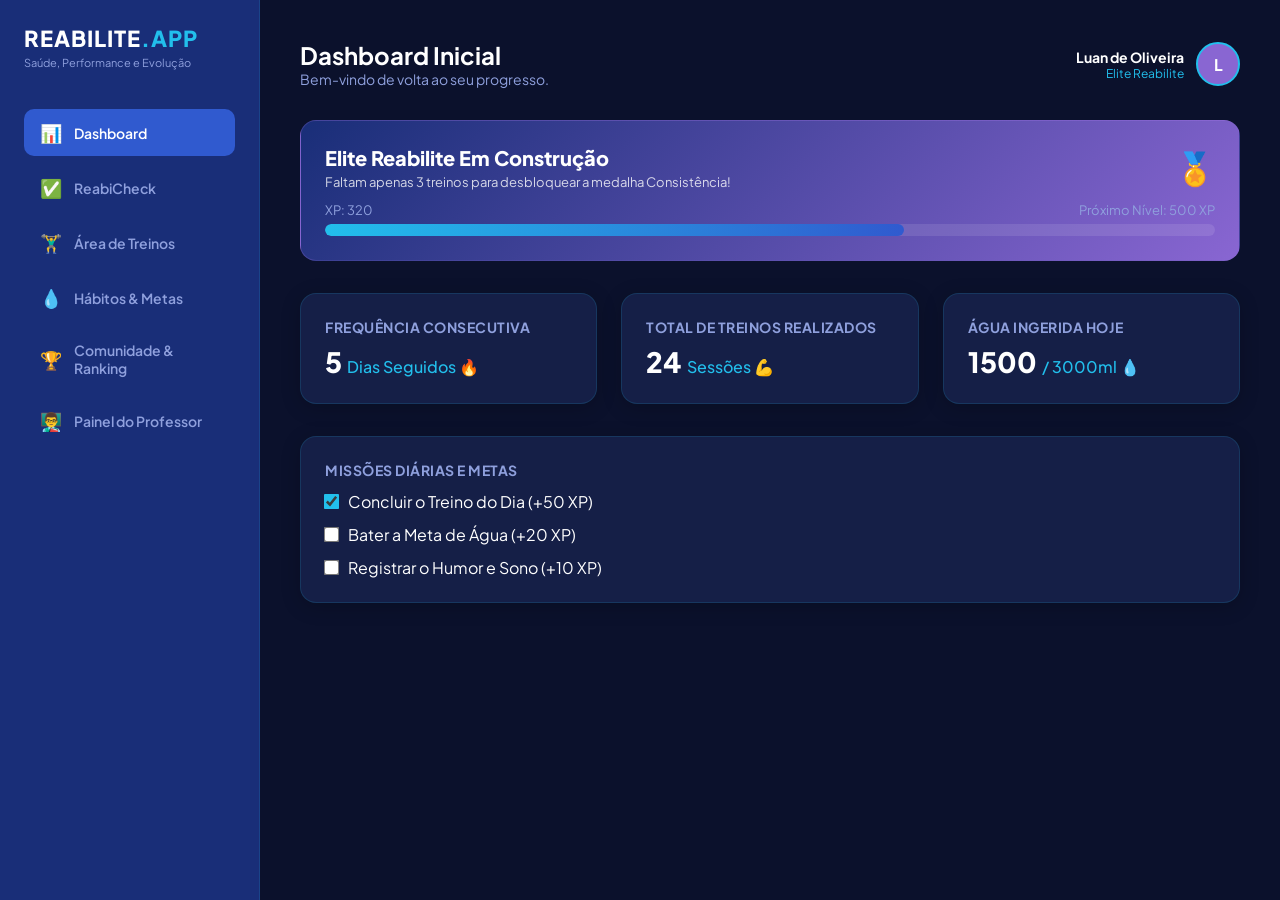
==== commit f052314d: "Update index.html" ====
--- a/index.html
+++ b/index.html
@@ -1,1582 +1,864 @@
 <!DOCTYPE html>
 <html lang="pt-BR">
 <head>
-<meta charset="UTF-8">
-<meta name="viewport" content="width=device-width, initial-scale=1.0">
-<title>HealthPro — Plataforma de Saúde</title>
-<link href="https://fonts.googleapis.com/css2?family=Syne:wght@400;600;700;800&family=Instrument+Sans:ital,wght@0,300;0,400;0,500;0,600;1,400&display=swap" rel="stylesheet">
-<style>
-:root {
-  --bg: #f0f4f8;
-  --bg2: #e4eaf0;
-  --surface: #ffffff;
-  --border: #d1dae4;
-  --text: #111827;
-  --muted: #64748b;
-  --accent: #0f4c81;
-  --accent2: #1a6bb5;
-  --accent-light: #e8f0fa;
-  --gold: #d97706;
-  --gold-light: #fffbeb;
-  --green: #059669;
-  --green-light: #ecfdf5;
-  --red: #dc2626;
-  --red-light: #fef2f2;
-  --purple: #7c3aed;
-  --purple-light: #f5f3ff;
-  --shadow: 0 1px 8px rgba(15,76,129,0.08);
-  --shadow-md: 0 4px 20px rgba(15,76,129,0.12);
-  --shadow-lg: 0 12px 40px rgba(15,76,129,0.16);
-  --radius: 12px;
-}
-* { box-sizing: border-box; margin: 0; padding: 0; }
-html { scroll-behavior: smooth; }
-body { font-family: 'Instrument Sans', sans-serif; background: var(--bg); color: var(--text); min-height: 100vh; }
-
-/* ─── TELAS DE ACESSO ─── */
-.auth-screen {
-  min-height: 100vh;
-  display: flex;
-  align-items: center;
-  justify-content: center;
-  background: linear-gradient(135deg, #0a2d4d 0%, #0f4c81 50%, #0a2d4d 100%);
-  padding: 20px;
-  position: relative;
-  overflow: hidden;
-}
-.auth-bg-circles::before, .auth-bg-circles::after {
-  content: '';
-  position: absolute;
-  border-radius: 50%;
-  background: rgba(255,255,255,0.03);
-}
-.auth-bg-circles::before { width: 600px; height: 600px; top: -200px; right: -200px; }
-.auth-bg-circles::after { width: 400px; height: 400px; bottom: -100px; left: -100px; }
-.auth-card {
-  background: var(--surface);
-  border-radius: 20px;
-  padding: 40px 36px;
-  width: 100%;
-  max-width: 440px;
-  box-shadow: var(--shadow-lg);
-  position: relative;
-  animation: fadeUp 0.5s cubic-bezier(.22,1,.36,1);
-}
-@keyframes fadeUp { from{opacity:0;transform:translateY(24px)} to{opacity:1;transform:none} }
-.auth-logo { text-align: center; margin-bottom: 28px; }
-.auth-logo-mark {
-  display: inline-flex;
-  width: 52px; height: 52px;
-  background: var(--accent);
-  border-radius: 14px;
-  align-items: center; justify-content: center;
-  font-size: 1.5rem;
-  margin-bottom: 10px;
-  box-shadow: 0 4px 16px rgba(15,76,129,0.3);
-}
-.auth-logo h1 { font-family: 'Syne', sans-serif; font-size: 1.6rem; font-weight: 800; color: var(--text); }
-.auth-logo h1 span { color: var(--accent); }
-.auth-logo p { font-size: 0.8rem; color: var(--muted); margin-top: 3px; }
-.auth-tabs { display: flex; background: var(--bg); border-radius: 10px; padding: 4px; margin-bottom: 24px; }
-.auth-tab {
-  flex: 1; padding: 8px; text-align: center; border-radius: 7px;
-  font-weight: 600; font-size: 0.85rem; cursor: pointer;
-  color: var(--muted); transition: all 0.2s; border: none; background: transparent;
-  font-family: 'Instrument Sans', sans-serif;
-}
-.auth-tab.on { background: var(--surface); color: var(--accent); box-shadow: var(--shadow); }
-.fg { margin-bottom: 14px; }
-.fg label { display: block; font-size: 0.72rem; font-weight: 600; color: var(--muted); text-transform: uppercase; letter-spacing: 0.5px; margin-bottom: 6px; }
-.fg input, .fg select, .fg textarea {
-  width: 100%; border: 1.5px solid var(--border); border-radius: 10px;
-  padding: 10px 13px; font-family: 'Instrument Sans', sans-serif; font-size: 0.9rem;
-  color: var(--text); background: var(--bg); outline: none; transition: all 0.2s;
-}
-.fg input:focus, .fg select:focus, .fg textarea:focus { border-color: var(--accent); background: #fff; box-shadow: 0 0 0 3px rgba(15,76,129,0.08); }
-.row2 { display: grid; grid-template-columns: 1fr 1fr; gap: 12px; }
-.btn-main {
-  width: 100%; padding: 12px; background: var(--accent); color: #fff;
-  border: none; border-radius: 10px; font-family: 'Syne', sans-serif;
-  font-weight: 700; font-size: 0.95rem; cursor: pointer; transition: all 0.2s;
-  margin-top: 4px; letter-spacing: 0.3px;
-}
-.btn-main:hover { background: var(--accent2); transform: translateY(-1px); box-shadow: 0 4px 16px rgba(15,76,129,0.3); }
-.btn-main:disabled { opacity: 0.6; cursor: not-allowed; transform: none; }
-.auth-footer { text-align: center; margin-top: 16px; font-size: 0.8rem; color: var(--muted); }
-.auth-footer a { color: var(--accent); cursor: pointer; font-weight: 600; }
-.error-msg { background: var(--red-light); border: 1px solid #fecaca; border-radius: 8px; padding: 10px 14px; color: var(--red); font-size: 0.82rem; margin-bottom: 14px; display: none; }
-.success-msg { background: var(--green-light); border: 1px solid #a7f3d0; border-radius: 8px; padding: 10px 14px; color: var(--green); font-size: 0.82rem; margin-bottom: 14px; display: none; }
-.api-warning { background: var(--gold-light); border: 1px solid #fde68a; border-radius: 8px; padding: 10px 14px; font-size: 0.8rem; color: #92400e; margin-bottom: 16px; }
-.api-warning strong { display: block; margin-bottom: 3px; }
-
-/* ─── LAYOUT APP ─── */
-#appRoot { display: none; }
-.app-header {
-  background: var(--surface);
-  border-bottom: 1px solid var(--border);
-  padding: 0 24px;
-  height: 60px;
-  display: flex; align-items: center; justify-content: space-between;
-  position: sticky; top: 0; z-index: 100;
-  box-shadow: var(--shadow);
-}
-.header-logo { font-family: 'Syne', sans-serif; font-weight: 800; font-size: 1.2rem; color: var(--accent); }
-.header-logo span { color: var(--gold); }
-.header-right { display: flex; align-items: center; gap: 10px; }
-.plan-chip {
-  padding: 4px 12px; border-radius: 20px; font-size: 0.7rem; font-weight: 700;
-  text-transform: uppercase; letter-spacing: 0.5px;
-}
-.plan-free { background: var(--bg2); color: var(--muted); }
-.plan-pro { background: linear-gradient(90deg,#d97706,#f59e0b); color: #fff; }
-.user-menu {
-  display: flex; align-items: center; gap: 8px;
-  background: var(--accent-light); border: 1px solid #bfdbfe;
-  border-radius: 20px; padding: 4px 12px 4px 6px; cursor: pointer;
-}
-.user-av {
-  width: 28px; height: 28px; border-radius: 50%;
-  background: var(--accent); color: #fff;
-  display: flex; align-items: center; justify-content: center;
-  font-family: 'Syne', sans-serif; font-weight: 800; font-size: 0.75rem;
-}
-.user-name { font-size: 0.8rem; font-weight: 600; color: var(--accent); }
-
-/* ─── NAV ─── */
-.app-nav {
-  background: var(--surface);
-  border-bottom: 1px solid var(--border);
-  display: flex; gap: 0; padding: 0 20px;
-  overflow-x: auto;
-}
-.nav-item {
-  padding: 12px 16px; border: none; border-bottom: 3px solid transparent;
-  background: transparent; color: var(--muted); font-family: 'Instrument Sans', sans-serif;
-  font-size: 0.82rem; font-weight: 600; cursor: pointer; white-space: nowrap;
-  transition: all 0.2s; display: flex; align-items: center; gap: 6px;
-}
-.nav-item.on { color: var(--accent); border-bottom-color: var(--accent); }
-.nav-item:hover:not(.on) { color: var(--text); background: var(--bg); }
-.nav-badge {
-  background: var(--accent); color: #fff; border-radius: 10px;
-  padding: 1px 7px; font-size: 0.62rem; font-weight: 700;
-}
-.coming-soon { opacity: 0.5; }
-.coming-tag {
-  background: var(--gold-light); color: var(--gold);
-  border: 1px solid #fde68a; border-radius: 4px;
-  padding: 1px 6px; font-size: 0.58rem; font-weight: 700; text-transform: uppercase;
-}
-
-/* ─── MAIN ─── */
-main { padding: 24px; max-width: 1000px; margin: 0 auto; }
-
-/* ─── SEÇÃO INÍCIO ─── */
-.greeting { margin-bottom: 24px; }
-.greeting h2 { font-family: 'Syne', sans-serif; font-size: 1.4rem; font-weight: 800; }
-.greeting p { font-size: 0.85rem; color: var(--muted); margin-top: 3px; }
-.stat-row { display: grid; grid-template-columns: repeat(auto-fit, minmax(150px,1fr)); gap: 12px; margin-bottom: 24px; }
-.stat-card {
-  background: var(--surface); border: 1px solid var(--border);
-  border-radius: var(--radius); padding: 16px 18px; box-shadow: var(--shadow);
-}
-.stat-label { font-size: 0.68rem; font-weight: 700; text-transform: uppercase; letter-spacing: 0.5px; color: var(--muted); margin-bottom: 6px; }
-.stat-val { font-family: 'Syne', sans-serif; font-size: 1.8rem; font-weight: 800; }
-.stat-sub { font-size: 0.72rem; color: var(--muted); margin-top: 3px; }
-.stat-val.blue { color: var(--accent); }
-.stat-val.green { color: var(--green); }
-.stat-val.gold { color: var(--gold); }
-
-/* ─── AGENDA ─── */
-.day-bar {
-  background: var(--surface); border: 1px solid var(--border);
-  border-radius: var(--radius); padding: 12px 18px;
-  display: flex; align-items: center; gap: 10px;
-  margin-bottom: 18px; box-shadow: var(--shadow);
-}
-.day-btn {
-  width: 34px; height: 34px; border-radius: 8px;
-  background: var(--bg); border: 1px solid var(--border);
-  cursor: pointer; font-size: 1rem; color: var(--muted);
-  transition: all 0.2s; display: flex; align-items: center; justify-content: center;
-}
-.day-btn:hover { background: var(--accent); color: #fff; border-color: var(--accent); }
-.day-info { flex: 1; }
-.day-info h3 { font-family: 'Syne', sans-serif; font-size: 1.05rem; font-weight: 700; }
-.day-info p { font-size: 0.72rem; color: var(--muted); }
-.today-btn {
-  padding: 6px 14px; background: var(--accent-light); border: 1px solid #bfdbfe;
-  border-radius: 8px; color: var(--accent); font-weight: 600; font-size: 0.75rem;
-  cursor: pointer; font-family: 'Instrument Sans', sans-serif; transition: all 0.2s;
-}
-.today-btn:hover { background: var(--accent); color: #fff; }
-
-/* Timeline */
-.tl { display: flex; flex-direction: column; }
-.tl-item {
-  display: flex; gap: 14px; margin-bottom: 8px;
-  animation: fadeIn 0.25s ease;
-}
-@keyframes fadeIn { from{opacity:0;transform:translateY(5px)} to{opacity:1;transform:none} }
-.tl-t { width: 48px; padding-top: 14px; font-size: 0.75rem; font-weight: 600; color: var(--muted); text-align: right; flex-shrink: 0; }
-.tl-dot-wrap { width: 20px; display: flex; flex-direction: column; align-items: center; flex-shrink: 0; }
-.dot { width: 10px; height: 10px; border-radius: 50%; margin-top: 18px; flex-shrink: 0; }
-.tl-line { flex: 1; width: 2px; background: var(--border); margin-top: 3px; }
-.tl-card {
-  flex: 1; background: var(--surface); border: 1px solid var(--border);
-  border-radius: var(--radius); padding: 11px 15px; cursor: pointer;
-  transition: all 0.18s; box-shadow: var(--shadow);
-}
-.tl-card:hover { box-shadow: var(--shadow-md); transform: translateY(-1px); }
-.ev-tag { display: inline-block; font-size: 0.6rem; font-weight: 700; letter-spacing: 0.5px; text-transform: uppercase; border-radius: 4px; padding: 2px 7px; margin-bottom: 3px; }
-.ev-name { font-family: 'Syne', sans-serif; font-size: 0.95rem; font-weight: 700; }
-.ev-meta { font-size: 0.75rem; color: var(--muted); margin-top: 2px; }
-.ev-obs { font-size: 0.7rem; margin-top: 4px; display: inline-flex; align-items: center; gap: 4px; background: var(--gold-light); color: var(--gold); border-radius: 4px; padding: 2px 8px; }
-.tl-empty { text-align: center; padding: 40px 20px; background: var(--surface); border: 1px dashed var(--border); border-radius: var(--radius); color: var(--muted); }
-
-/* Status colors */
-.dot.consulta,.tl-card.consulta { border-left: 3px solid #0f4c81; }
-.dot.consulta { background: #0f4c81; }
-.tl-card.consulta .ev-tag { background: var(--accent-light); color: var(--accent); }
-.dot.treino,.tl-card.treino { border-left: 3px solid var(--green); }
-.dot.treino { background: var(--green); }
-.tl-card.treino .ev-tag { background: var(--green-light); color: var(--green); }
-.dot.clt,.tl-card.clt { border-left: 3px solid var(--purple); }
-.dot.clt { background: var(--purple); }
-.tl-card.clt .ev-tag { background: var(--purple-light); color: var(--purple); }
-.dot.proprio,.tl-card.proprio { border-left: 3px solid var(--gold); }
-.dot.proprio { background: var(--gold); }
-.tl-card.proprio .ev-tag { background: var(--gold-light); color: var(--gold); }
-.dot.cancelado,.tl-card.cancelado { border-left: 3px solid #d1d5db; opacity: 0.6; }
-
-/* ─── PACIENTES ─── */
-.search-bar {
-  display: flex; gap: 10px; margin-bottom: 16px;
-}
-.search-input {
-  flex: 1; border: 1.5px solid var(--border); border-radius: 10px;
-  padding: 9px 14px; font-family: 'Instrument Sans', sans-serif; font-size: 0.9rem;
-  background: var(--surface); outline: none; transition: all 0.2s;
-}
-.search-input:focus { border-color: var(--accent); box-shadow: 0 0 0 3px rgba(15,76,129,0.08); }
-.pac-list { display: flex; flex-direction: column; gap: 8px; }
-.pac-card {
-  background: var(--surface); border: 1px solid var(--border);
-  border-radius: var(--radius); padding: 14px 18px;
-  display: flex; align-items: center; gap: 14px; cursor: pointer;
-  transition: all 0.2s; box-shadow: var(--shadow); flex-wrap: wrap;
-}
-.pac-card:hover { box-shadow: var(--shadow-md); border-color: var(--accent2); }
-.pac-av {
-  width: 42px; height: 42px; border-radius: 50%;
-  background: var(--accent); color: #fff;
-  display: flex; align-items: center; justify-content: center;
-  font-family: 'Syne', sans-serif; font-weight: 800; font-size: 1rem;
-  flex-shrink: 0;
-}
-.pac-info { flex: 1; min-width: 100px; }
-.pac-name { font-family: 'Syne', sans-serif; font-weight: 700; font-size: 0.95rem; }
-.pac-sub { font-size: 0.75rem; color: var(--muted); margin-top: 2px; }
-.pac-chips { display: flex; gap: 6px; flex-wrap: wrap; }
-.chip { border-radius: 20px; padding: 3px 10px; font-size: 0.68rem; font-weight: 600; }
-.chip-blue { background: var(--accent-light); color: var(--accent); }
-.chip-green { background: var(--green-light); color: var(--green); }
-.chip-gold { background: var(--gold-light); color: var(--gold); }
-.chip-muted { background: var(--bg2); color: var(--muted); }
-.dup-alert {
-  background: #fffbeb; border: 1.5px solid #fbbf24; border-radius: 10px;
-  padding: 14px 16px; margin-bottom: 14px; display: none;
-}
-.dup-alert h4 { font-size: 0.85rem; font-weight: 700; color: #92400e; margin-bottom: 4px; }
-.dup-alert p { font-size: 0.78rem; color: #b45309; }
-
-/* ─── TREINOS ─── */
-.treino-list { display: flex; flex-direction: column; gap: 10px; }
-.treino-card {
-  background: var(--surface); border: 1px solid var(--border);
-  border-radius: var(--radius); padding: 16px 18px; cursor: pointer;
-  transition: all 0.2s; box-shadow: var(--shadow);
-  border-left: 4px solid var(--green);
-}
-.treino-card:hover { box-shadow: var(--shadow-md); transform: translateY(-1px); }
-.treino-name { font-family: 'Syne', sans-serif; font-weight: 700; font-size: 0.95rem; }
-.treino-meta { font-size: 0.75rem; color: var(--muted); margin-top: 4px; }
-.exer-list { margin-top: 10px; display: flex; flex-direction: column; gap: 4px; }
-.exer-item { background: var(--bg); border-radius: 6px; padding: 5px 10px; font-size: 0.78rem; display: flex; gap: 8px; align-items: center; }
-.exer-num { background: var(--green); color: #fff; border-radius: 50%; width: 18px; height: 18px; display: flex; align-items: center; justify-content: center; font-size: 0.6rem; font-weight: 700; flex-shrink: 0; }
-
-/* ─── FINANCEIRO ─── */
-.fin-cards { display: grid; grid-template-columns: repeat(auto-fit,minmax(180px,1fr)); gap: 12px; margin-bottom: 20px; }
-.fin-card { background: var(--surface); border: 1px solid var(--border); border-radius: var(--radius); padding: 18px; box-shadow: var(--shadow); }
-.fin-card-label { font-size: 0.68rem; font-weight: 700; text-transform: uppercase; letter-spacing: 0.5px; color: var(--muted); margin-bottom: 6px; }
-.fin-card-val { font-family: 'Syne', sans-serif; font-size: 1.7rem; font-weight: 800; }
-.fin-list { display: flex; flex-direction: column; gap: 6px; }
-.fin-item {
-  background: var(--surface); border: 1px solid var(--border); border-radius: var(--radius);
-  padding: 12px 16px; display: flex; justify-content: space-between; align-items: center;
-  gap: 10px; box-shadow: var(--shadow);
-}
-.fin-item-info .label { font-size: 0.88rem; font-weight: 500; }
-.fin-item-info .sub { font-size: 0.72rem; color: var(--muted); }
-.fin-amount { font-family: 'Syne', sans-serif; font-size: 1.1rem; font-weight: 800; }
-.fin-amount.r { color: var(--green); }
-.fin-amount.d { color: var(--red); }
-
-/* ─── FUTURO ─── */
-.future-section {
-  background: var(--surface); border: 1px solid var(--border); border-radius: 16px;
-  padding: 32px; text-align: center; box-shadow: var(--shadow);
-  margin: 20px 0;
-}
-.future-icon { font-size: 2.5rem; margin-bottom: 12px; }
-.future-title { font-family: 'Syne', sans-serif; font-size: 1.2rem; font-weight: 800; margin-bottom: 8px; }
-.future-desc { font-size: 0.85rem; color: var(--muted); line-height: 1.6; max-width: 400px; margin: 0 auto 20px; }
-.future-features { display: flex; flex-wrap: wrap; gap: 8px; justify-content: center; }
-.future-feat { background: var(--bg); border: 1px solid var(--border); border-radius: 8px; padding: 6px 14px; font-size: 0.78rem; font-weight: 500; }
-
-/* ─── SEÇÃO HEADER ─── */
-.sec-header { display: flex; align-items: center; justify-content: space-between; margin-bottom: 16px; }
-.sec-title { font-family: 'Syne', sans-serif; font-size: 1.05rem; font-weight: 800; }
-.btn-add {
-  padding: 8px 16px; background: var(--accent); color: #fff;
-  border: none; border-radius: 8px; font-family: 'Instrument Sans', sans-serif;
-  font-weight: 600; font-size: 0.8rem; cursor: pointer; transition: all 0.2s;
-  display: flex; align-items: center; gap: 5px;
-}
-.btn-add:hover { background: var(--accent2); }
-
-/* ─── MODAL ─── */
-.overlay {
-  position: fixed; inset: 0; background: rgba(10,45,77,0.5);
-  backdrop-filter: blur(8px); z-index: 9000;
-  display: flex; align-items: center; justify-content: center; padding: 20px;
-  animation: fadeIn 0.2s;
-}
-.modal {
-  background: var(--surface); border-radius: 18px; padding: 28px;
-  width: 100%; max-width: 480px; box-shadow: var(--shadow-lg);
-  animation: fadeUp 0.3s cubic-bezier(.22,1,.36,1);
-  max-height: 90vh; overflow-y: auto;
-}
-.modal-hd { display: flex; align-items: center; justify-content: space-between; margin-bottom: 20px; }
-.modal-title { font-family: 'Syne', sans-serif; font-size: 1.1rem; font-weight: 800; }
-.modal-x { width: 32px; height: 32px; background: var(--bg); border: 1px solid var(--border); border-radius: 8px; cursor: pointer; display: flex; align-items: center; justify-content: center; font-size: 1rem; color: var(--muted); transition: all 0.2s; }
-.modal-x:hover { background: var(--red); color: #fff; border-color: var(--red); }
-.btn-row { display: flex; gap: 8px; margin-top: 20px; }
-.btn { flex: 1; padding: 11px; border-radius: 10px; border: none; font-family: 'Syne', sans-serif; font-weight: 700; font-size: 0.88rem; cursor: pointer; transition: all 0.2s; }
-.btn-p { background: var(--accent); color: #fff; }
-.btn-p:hover { background: var(--accent2); }
-.btn-g { background: var(--bg); color: var(--muted); border: 1.5px solid var(--border); }
-.btn-g:hover { color: var(--text); border-color: var(--text); }
-.btn-d { background: var(--red-light); color: var(--red); border: 1.5px solid #fecaca; }
-.btn-d:hover { background: var(--red); color: #fff; }
-.tipo-grid { display: grid; grid-template-columns: repeat(3,1fr); gap: 8px; margin-bottom: 16px; }
-.tipo-opt { border: 1.5px solid var(--border); border-radius: 10px; padding: 10px 6px; text-align: center; cursor: pointer; font-size: 0.75rem; font-weight: 600; color: var(--muted); transition: all 0.2s; background: var(--bg); }
-.tipo-opt.on { border-color: var(--accent); background: var(--accent-light); color: var(--accent); }
-.tipo-opt .ti { font-size: 1.2rem; display: block; margin-bottom: 3px; }
-.days-row { display: flex; gap: 6px; flex-wrap: wrap; }
-.d-btn { width: 38px; height: 38px; border-radius: 50%; border: 1.5px solid var(--border); background: var(--bg); font-size: 0.7rem; font-weight: 700; color: var(--muted); cursor: pointer; transition: all 0.2s; display: flex; align-items: center; justify-content: center; font-family: 'Instrument Sans', sans-serif; }
-.d-btn.on { background: var(--accent); color: #fff; border-color: var(--accent); }
-.exer-builder { border: 1.5px solid var(--border); border-radius: 10px; padding: 14px; background: var(--bg); }
-.exer-builder h4 { font-size: 0.75rem; font-weight: 700; text-transform: uppercase; letter-spacing: 0.5px; color: var(--muted); margin-bottom: 10px; }
-.exer-entry { display: flex; gap: 8px; margin-bottom: 8px; align-items: center; }
-.exer-entry input { flex: 1; padding: 7px 10px; border: 1px solid var(--border); border-radius: 8px; font-size: 0.82rem; background: #fff; font-family: 'Instrument Sans', sans-serif; outline: none; }
-.exer-remove { width: 28px; height: 28px; background: var(--red-light); color: var(--red); border: none; border-radius: 6px; cursor: pointer; font-size: 0.9rem; flex-shrink: 0; }
-.exer-add { width: 100%; padding: 7px; background: var(--green-light); color: var(--green); border: 1px dashed #a7f3d0; border-radius: 8px; cursor: pointer; font-size: 0.78rem; font-weight: 600; transition: all 0.2s; font-family: 'Instrument Sans', sans-serif; }
-.exer-add:hover { background: var(--green); color: #fff; }
-
-/* ─── FAB ─── */
-.fab {
-  position: fixed; bottom: 24px; right: 24px;
-  width: 52px; height: 52px; border-radius: 50%;
-  background: var(--accent); border: none; color: #fff; font-size: 1.4rem;
-  cursor: pointer; box-shadow: 0 4px 20px rgba(15,76,129,0.35);
-  transition: all 0.2s; z-index: 90; display: flex; align-items: center; justify-content: center;
-}
-.fab:hover { background: var(--accent2); transform: scale(1.08); }
-
-/* ─── TOAST ─── */
-.toast {
-  position: fixed; bottom: 90px; right: 24px; left: 24px; max-width: 360px; margin: 0 auto;
-  background: #1e293b; color: #fff; border-radius: 10px; padding: 12px 18px;
-  font-size: 0.85rem; font-weight: 500; z-index: 9999;
-  box-shadow: 0 8px 28px rgba(0,0,0,0.25);
-  transform: translateY(20px); opacity: 0; transition: all 0.3s; pointer-events: none;
-}
-.toast.show { transform: none; opacity: 1; }
-.toast.ok { background: #065f46; }
-.toast.err { background: #991b1b; }
-
-@media(max-width:480px) {
-  main { padding: 16px; }
-  .auth-card { padding: 28px 20px; }
-  .row2 { grid-template-columns: 1fr; }
-}
-</style>
+  <meta charset="UTF-8">
+  <meta name="viewport" content="width=device-width, initial-scale=1.0">
+  <title>REABILITE — Saúde Integrativa, Performance e Evolução</title>
+  
+  <link rel="preconnect" href="https://fonts.googleapis.com">
+  <link rel="preconnect" href="https://fonts.gstatic.com" crossorigin>
+  <link href="https://fonts.googleapis.com/css2?family=Plus+Jakarta+Sans:wght@300;400;500;600;700;800&display=swap" rel="stylesheet">
+
+  <style>
+    /* VARIABLES WITH OFFICIAL COLORS */
+    :root {
+      --lucky-point: #192e78;
+      --picton-blue: #22bfec;
+      --cerulean-blue: #305acf;
+      --true-v: #8966d2;
+      
+      --bg-dark: #0b112c;
+      --bg-card: #151f47;
+      --text-white: #ffffff;
+      --text-muted: #8fa0dd;
+      --border-color: rgba(34, 191, 236, 0.15);
+      
+      --success: #10b981;
+      --warning: #f59e0b;
+      --danger: #ef4444;
+      
+      --transition: all 0.3s ease;
+    }
+
+    /* BASE STYLES */
+    * {
+      box-sizing: border-box;
+      margin: 0;
+      padding: 0;
+      font-family: 'Plus Jakarta Sans', sans-serif;
+    }
+
+    body {
+      background-color: var(--bg-dark);
+      color: var(--text-white);
+      overflow-x: hidden;
+      display: flex;
+      min-height: 100vh;
+    }
+
+    /* APP LAYOUT STRUCTURE */
+    .app-container {
+      display: flex;
+      width: 100%;
+    }
+
+    /* SIDEBAR (DESKTOP) */
+    .sidebar {
+      width: 260px;
+      background-color: var(--lucky-point);
+      border-right: 1px solid var(--border-color);
+      display: flex;
+      flex-direction: column;
+      padding: 24px;
+      position: fixed;
+      height: 100vh;
+      z-index: 100;
+    }
+
+    .brand {
+      margin-bottom: 40px;
+    }
+
+    .brand h1 {
+      font-size: 22px;
+      font-weight: 800;
+      letter-spacing: 1px;
+      color: var(--text-white);
+    }
+
+    .brand span {
+      color: var(--picton-blue);
+    }
+
+    .brand-slogan {
+      font-size: 11px;
+      color: var(--text-muted);
+      margin-top: 4px;
+    }
+
+    .nav-menu {
+      list-style: none;
+      display: flex;
+      flex-direction: column;
+      gap: 8px;
+      overflow-y: auto;
+      flex-grow: 1;
+    }
+
+    .nav-item {
+      display: flex;
+      align-items: center;
+      padding: 12px 16px;
+      color: var(--text-muted);
+      text-decoration: none;
+      border-radius: 10px;
+      font-weight: 600;
+      font-size: 14px;
+      cursor: pointer;
+      transition: var(--transition);
+    }
+
+    .nav-item:hover, .nav-item.active {
+      color: var(--text-white);
+      background-color: var(--cerulean-blue);
+    }
+
+    .nav-item .icon {
+      margin-right: 12px;
+      font-size: 18px;
+    }
+
+    /* MAIN CONTENT AREA */
+    .main-content {
+      flex-grow: 1;
+      margin-left: 260px;
+      padding: 40px;
+      min-height: 100vh;
+      padding-bottom: 100px;
+    }
+
+    /* HEADER */
+    .app-header {
+      display: flex;
+      justify-content: space-between;
+      align-items: center;
+      margin-bottom: 32px;
+    }
+
+    .user-profile-summary {
+      display: flex;
+      align-items: center;
+      gap: 12px;
+    }
+
+    .avatar {
+      width: 44px;
+      height: 44px;
+      border-radius: 50%;
+      background-color: var(--true-v);
+      border: 2px solid var(--picton-blue);
+      display: flex;
+      align-items: center;
+      justify-content: center;
+      font-weight: 700;
+    }
+
+    /* VIEWS REGULATION */
+    .app-view {
+      display: none;
+    }
+
+    .app-view.active-view {
+      display: block;
+    }
+
+    /* UTILITIES & CARDS */
+    .grid-dashboard {
+      display: grid;
+      grid-template-columns: repeat(auto-fit, minmax(240px, 1fr));
+      gap: 24px;
+      margin-bottom: 32px;
+    }
+
+    .card {
+      background-color: var(--bg-card);
+      border: 1px solid var(--border-color);
+      border-radius: 16px;
+      padding: 24px;
+      box-shadow: 0 4px 20px rgba(0,0,0,0.2);
+    }
+
+    .card-title {
+      font-size: 14px;
+      color: var(--text-muted);
+      text-transform: uppercase;
+      letter-spacing: 0.5px;
+      margin-bottom: 8px;
+      font-weight: 700;
+    }
+
+    .card-value {
+      font-size: 28px;
+      font-weight: 800;
+      color: var(--text-white);
+    }
+
+    .card-value span {
+      font-size: 16px;
+      color: var(--picton-blue);
+      font-weight: 500;
+    }
+
+    /* GAMIFICATION BAR */
+    .gamification-banner {
+      background: linear-gradient(135deg, var(--lucky-point), var(--true-v));
+      border-radius: 16px;
+      padding: 24px;
+      margin-bottom: 32px;
+      border: 1px solid rgba(137, 102, 210, 0.3);
+    }
+
+    .progress-container {
+      margin-top: 12px;
+    }
+
+    .progress-labels {
+      display: flex;
+      justify-content: space-between;
+      font-size: 13px;
+      color: var(--text-muted);
+      margin-bottom: 6px;
+    }
+
+    .progress-bar-bg {
+      background-color: rgba(255,255,255,0.1);
+      border-radius: 10px;
+      height: 12px;
+      width: 100%;
+      overflow: hidden;
+    }
+
+    .progress-bar-fill {
+      background: linear-gradient(90deg, var(--picton-blue), var(--cerulean-blue));
+      height: 100%;
+      width: 65%;
+      border-radius: 10px;
+      transition: width 0.5s ease;
+    }
+
+    /* FORMS & BUTTONS */
+    .btn {
+      display: inline-flex;
+      align-items: center;
+      justify-content: center;
+      padding: 12px 24px;
+      border-radius: 10px;
+      font-weight: 700;
+      font-size: 14px;
+      cursor: pointer;
+      border: none;
+      transition: var(--transition);
+      text-decoration: none;
+      gap: 8px;
+    }
+
+    .btn-primary {
+      background-color: var(--picton-blue);
+      color: var(--bg-dark);
+    }
+
+    .btn-primary:hover {
+      background-color: var(--cerulean-blue);
+      color: var(--text-white);
+    }
+
+    .btn-secondary {
+      background-color: transparent;
+      border: 1px solid var(--border-color);
+      color: var(--text-white);
+    }
+
+    .btn-secondary:hover {
+      background-color: rgba(255,255,255,0.05);
+    }
+
+    /* REABICHECK AREA */
+    .checkin-zone {
+      text-align: center;
+      padding: 40px;
+      border: 2px dashed var(--border-color);
+      border-radius: 16px;
+      background-color: rgba(25, 46, 120, 0.2);
+    }
+
+    .photo-upload-box {
+      margin-top: 20px;
+      background: rgba(0,0,0,0.2);
+      padding: 20px;
+      border-radius: 12px;
+    }
+
+    /* HABITS COMPONENT */
+    .habit-grid {
+      display: grid;
+      grid-template-columns: repeat(auto-fit, minmax(200px, 1fr));
+      gap: 16px;
+    }
+
+    .habit-item {
+      background-color: rgba(255,255,255,0.03);
+      border: 1px solid var(--border-color);
+      border-radius: 12px;
+      padding: 16px;
+      display: flex;
+      flex-direction: column;
+      gap: 12px;
+    }
+
+    /* TABLES (RANKING / ADMIN) */
+    .table-container {
+      width: 100%;
+      overflow-x: auto;
+      margin-top: 16px;
+    }
+
+    .custom-table {
+      width: 100%;
+      border-collapse: collapse;
+      text-align: left;
+    }
+
+    .custom-table th {
+      background-color: var(--lucky-point);
+      color: var(--text-muted);
+      padding: 14px 16px;
+      font-size: 13px;
+      text-transform: uppercase;
+      font-weight: 700;
+    }
+
+    .custom-table td {
+      padding: 14px 16px;
+      border-bottom: 1px solid var(--border-color);
+      font-size: 14px;
+    }
+
+    .custom-table tr:hover td {
+      background-color: rgba(255,255,255,0.02);
+    }
+
+    /* BOTTOM NAV (MOBILE) */
+    .bottom-nav {
+      display: none;
+      position: fixed;
+      bottom: 0;
+      left: 0;
+      right: 0;
+      background-color: var(--lucky-point);
+      border-top: 1px solid var(--border-color);
+      height: 64px;
+      z-index: 100;
+      justify-content: space-around;
+      align-items: center;
+    }
+
+    .bottom-nav-item {
+      display: flex;
+      flex-direction: column;
+      align-items: center;
+      color: var(--text-muted);
+      text-decoration: none;
+      font-size: 10px;
+      font-weight: 600;
+      cursor: pointer;
+    }
+
+    .bottom-nav-item.active {
+      color: var(--picton-blue);
+    }
+
+    .bottom-nav-item .icon {
+      font-size: 20px;
+      margin-bottom: 2px;
+    }
+
+    /* TOAST ALERT */
+    #toast {
+      position: fixed;
+      top: 20px;
+      right: 20px;
+      background-color: var(--cerulean-blue);
+      color: white;
+      padding: 16px 24px;
+      border-radius: 12px;
+      font-weight: 600;
+      box-shadow: 0 10px 25px rgba(0,0,0,0.3);
+      transform: translateY(-100px);
+      opacity: 0;
+      transition: all 0.3s cubic-bezier(0.68, -0.55, 0.265, 1.55);
+      z-index: 1000;
+    }
+
+    #toast.show {
+      transform: translateY(0);
+      opacity: 1;
+    }
+
+    /* RESPONSIVENESS */
+    @media (max-width: 992px) {
+      .sidebar {
+        display: none;
+      }
+      .bottom-nav {
+        display: flex;
+      }
+      .main-content {
+        margin-left: 0;
+        padding: 20px;
+      }
+    }
+  </style>
 </head>
 <body>
 
-<!-- ─── TELA DE LOGIN ─── -->
-<div id="authScreen" class="auth-screen">
-  <div class="auth-bg-circles"></div>
-  <div class="auth-card">
-    <div class="auth-logo">
-      <div class="auth-logo-mark">🩺</div>
-      <h1>Health<span>Pro</span></h1>
-      <p>Plataforma para Profissionais de Saúde</p>
-    </div>
-
-    <div class="api-warning" id="apiWarn">
-      <strong>⚠️ Configure a URL da API</strong>
-      Cole a URL do seu Google Apps Script em <code>API_URL</code> no código JavaScript.
-    </div>
-
-    <div class="auth-tabs">
-      <button class="auth-tab on" onclick="setAuthTab('login')">Entrar</button>
-      <button class="auth-tab" onclick="setAuthTab('register')">Cadastrar</button>
-    </div>
-
-    <!-- LOGIN -->
-    <div id="loginForm">
-      <div id="loginError" class="error-msg"></div>
-      <div class="fg"><label>Email</label><input type="email" id="lEmail" placeholder="seu@email.com"></div>
-      <div class="fg"><label>Senha</label><input type="password" id="lSenha" placeholder="••••••••"></div>
-      <button class="btn-main" onclick="doLogin()" id="btnLogin">Entrar →</button>
-      <div class="auth-footer">Ainda não tem conta? <a onclick="setAuthTab('register')">Cadastre-se grátis</a></div>
-    </div>
-
-    <!-- CADASTRO -->
-    <div id="registerForm" style="display:none">
-      <div id="regError" class="error-msg"></div>
-      <div id="regSuccess" class="success-msg"></div>
-      <div class="fg"><label>Nome completo</label><input type="text" id="rNome" placeholder="Dr. João Silva"></div>
-      <div class="row2">
-        <div class="fg"><label>Email</label><input type="email" id="rEmail" placeholder="email@email.com"></div>
-        <div class="fg"><label>Telefone</label><input type="tel" id="rTel" placeholder="(11) 99999-9999"></div>
+  <div id="toast">Notificação do Sistema</div>
+
+  <div class="app-container">
+    
+    <aside class="sidebar">
+      <div class="brand">
+        <h1>REABILITE<span>.APP</span></h1>
+        <div class="brand-slogan">Saúde, Performance e Evolução</div>
       </div>
-      <div class="row2">
-        <div class="fg">
-          <label>Especialidade</label>
-          <select id="rEsp">
-            <option value="Educação Física">Educação Física</option>
-            <option value="Fisioterapia">Fisioterapia</option>
-            <option value="Nutrição">Nutrição</option>
-            <option value="Psicologia">Psicologia</option>
-            <option value="Medicina">Medicina</option>
-            <option value="Enfermagem">Enfermagem</option>
-            <option value="Fonoaudiologia">Fonoaudiologia</option>
-            <option value="Terapia Ocupacional">Terapia Ocupacional</option>
-            <option value="Outro">Outro</option>
-          </select>
-        </div>
-        <div class="fg"><label>Nº Conselho (CREF/CRN/CRM...)</label><input type="text" id="rReg" placeholder="CREF 000000-G/SP"></div>
+      
+      <ul class="nav-menu">
+        <li class="nav-item active" onclick="switchView('dashboard', this)">
+          <span class="icon">📊</span> Dashboard
+        </li>
+        <li class="nav-item" onclick="switchView('reabicheck', this)">
+          <span class="icon">✅</span> ReabiCheck
+        </li>
+        <li class="nav-item" onclick="switchView('treinos', this)">
+          <span class="icon">🏋️‍♂️</span> Área de Treinos
+        </li>
+        <li class="nav-item" onclick="switchView('habitos', this)">
+          <span class="icon">💧</span> Hábitos & Metas
+        </li>
+        <li class="nav-item" onclick="switchView('ranking', this)">
+          <span class="icon">🏆</span> Comunidade & Ranking
+        </li>
+        <li class="nav-item" onclick="switchView('professor', this)">
+          <span class="icon">👨‍🏫</span> Painel do Professor
+        </li>
+      </ul>
+    </aside>
+
+    <nav class="bottom-nav">
+      <div class="bottom-nav-item active" onclick="switchView('dashboard', this)">
+        <span class="icon">📊</span>Início
       </div>
-      <div class="fg"><label>Senha</label><input type="password" id="rSenha" placeholder="Mín. 6 caracteres"></div>
-      <button class="btn-main" onclick="doRegister()" id="btnReg">Criar conta grátis →</button>
-      <div class="auth-footer">Já tem conta? <a onclick="setAuthTab('login')">Entrar</a></div>
-    </div>
+      <div class="bottom-nav-item" onclick="switchView('reabicheck', this)">
+        <span class="icon">✅</span>Check-in
+      </div>
+      <div class="bottom-nav-item" onclick="switchView('treinos', this)">
+        <span class="icon">🏋️‍♂️</span>Treinos
+      </div>
+      <div class="bottom-nav-item" onclick="switchView('habitos', this)">
+        <span class="icon">💧</span>Hábitos
+      </div>
+      <div class="bottom-nav-item" onclick="switchView('ranking', this)">
+        <span class="icon">🏆</span>Ranking
+      </div>
+    </nav>
+
+    <main class="main-content">
+      
+      <header class="app-header">
+        <div>
+          <h2 id="view-title">Dashboard Inicial</h2>
+          <p style="color: var(--text-muted); font-size: 14px;">Bem-vindo de volta ao seu progresso.</p>
+        </div>
+        <div class="user-profile-summary">
+          <div style="text-align: right; d-none-mobile">
+            <div style="font-weight: 700; font-size: 14px;" id="header-user-name">Carregando...</div>
+            <div style="font-size: 12px; color: var(--picton-blue);" id="header-user-level">Nível 1 - Iniciante</div>
+          </div>
+          <div class="avatar" id="header-avatar">U</div>
+        </div>
+      </header>
+
+      <section id="view-dashboard" class="app-view active-view">
+        <div class="gamification-banner">
+          <div style="display: flex; justify-content: space-between; align-items: center;">
+            <div>
+              <h3 style="font-size: 20px; font-weight: 800;">Elite Reabilite Em Construção</h3>
+              <p style="color: rgba(255,255,255,0.8); font-size: 13px; margin-top: 4px;">Faltam apenas 3 treinos para desbloquear a medalha Consistência!</p>
+            </div>
+            <div style="font-size: 32px;">🏅</div>
+          </div>
+          <div class="progress-container">
+            <div class="progress-labels">
+              <span id="dash-current-xp">XP: 320</span>
+              <span id="dash-next-xp">Próximo Nível: 500 XP</span>
+            </div>
+            <div class="progress-bar-bg">
+              <div class="progress-bar-fill" id="dash-xp-progress"></div>
+            </div>
+          </div>
+        </div>
+
+        <div class="grid-dashboard">
+          <div class="card">
+            <div class="card-title">Frequência Consecutiva</div>
+            <div class="card-value" id="dash-streak">5 <span>Dias Seguidos 🔥</span></div>
+          </div>
+          <div class="card">
+            <div class="card-title">Total de Treinos Realizados</div>
+            <div class="card-value" id="dash-total-workouts">24 <span>Sessões 💪</span></div>
+          </div>
+          <div class="card">
+            <div class="card-title">Água Ingerida Hoje</div>
+            <div class="card-value" id="dash-water-today">1.500 <span>/ 3000ml 💧</span></div>
+          </div>
+        </div>
+
+        <div class="card" style="margin-bottom: 24px;">
+          <div class="card-title">Missões Diárias e Metas</div>
+          <div style="display: flex; flex-direction: column; gap: 12px; margin-top: 12px;">
+            <label style="display: flex; align-items: center; gap: 10px; cursor: pointer;">
+              <input type="checkbox" checked style="accent-color: var(--picton-blue); transform: scale(1.2);"> Concluir o Treino do Dia (+50 XP)
+            </label>
+            <label style="display: flex; align-items: center; gap: 10px; cursor: pointer;">
+              <input type="checkbox" style="accent-color: var(--picton-blue); transform: scale(1.2);"> Bater a Meta de Água (+20 XP)
+            </label>
+            <label style="display: flex; align-items: center; gap: 10px; cursor: pointer;">
+              <input type="checkbox" style="accent-color: var(--picton-blue); transform: scale(1.2);"> Registrar o Humor e Sono (+10 XP)
+            </label>
+          </div>
+        </div>
+      </section>
+
+      <section id="view-reabicheck" class="app-view">
+        <div class="card">
+          <div class="checkin-zone">
+            <div style="font-size: 48px; margin-bottom: 16px;">⏱️</div>
+            <h3>Pronto para Validar o Treino de Hoje?</h3>
+            <p style="color: var(--text-muted); font-size: 14px; margin-bottom: 24px; margin-top: 8px;">
+              O registro automático salvará o horário e incrementará o seu Streak de consistência em tempo real.
+            </p>
+            <button class="btn btn-primary" onclick="executeCheckIn()">🚀 Confirmar Check-In Inteligente</button>
+          </div>
+
+          <div class="photo-upload-box">
+            <h4 style="font-size: 14px; margin-bottom: 12px; text-transform: uppercase; color: var(--picton-blue);">Fotos de Comprovação (Evolução)</h4>
+            <p style="color: var(--text-muted); font-size: 13px; margin-bottom: 12px;">Tire uma foto agora ou suba da galeria para compor a sua Timeline.</p>
+            <div style="display: flex; gap: 12px; flex-wrap: wrap;">
+              <input type="file" id="proof-photo" accept="image/*" style="display: none;" onchange="handlePhotoUpload(event)">
+              <button class="btn btn-secondary" onclick="document.getElementById('proof-photo').click()">📸 Escolher Imagem</button>
+            </div>
+            <div id="photo-preview-container" style="margin-top: 16px; display: flex; gap: 8px; flex-wrap: wrap;"></div>
+          </div>
+        </div>
+      </section>
+
+      <section id="view-treinos" class="app-view">
+        <div class="card" style="margin-bottom: 24px;">
+          <div style="display: flex; justify-content: space-between; align-items: center; margin-bottom: 16px;">
+            <h3 style="color: var(--picton-blue);">Treino A - Força e Mobilidade</h3>
+            <span style="background: var(--true-v); padding: 4px 10px; border-radius: 20px; font-size: 12px; font-weight: 700;">Módulo Atleta</span>
+          </div>
+          <p style="color: var(--text-muted); font-size: 13px; margin-bottom: 20px;">Observação do professor: Foque na cadência e controle da carga excêntrica no agachamento.</p>
+
+          <div style="display: flex; flex-direction: column; gap: 16px;">
+            
+            <div style="background: rgba(0,0,0,0.2); padding: 16px; border-radius: 12px; border-left: 4px solid var(--picton-blue);">
+              <div style="display: flex; justify-content: space-between; font-weight: 700; margin-bottom: 8px;">
+                <span>1. Agachamento Livre Back Squat</span>
+                <span style="color: var(--picton-blue);">4 Séries x 10 Repetições</span>
+              </div>
+              <div style="display: flex; gap: 16px; align-items: center; margin-top: 12px; flex-wrap: wrap;">
+                <div>
+                  <label style="font-size: 12px; color: var(--text-muted); display: block;">Carga Atual (kg)</label>
+                  <input type="number" value="60" style="background: var(--bg-dark); border: 1px solid var(--border-color); color: white; padding: 6px; border-radius: 6px; width: 80px; margin-top: 4px;">
+                </div>
+                <div>
+                  <label style="font-size: 12px; color: var(--text-muted); display: block;">Descanso</label>
+                  <span style="color: var(--true-v); font-weight: 700; font-size: 14px; display: block; margin-top: 6px;">90 segundos</span>
+                </div>
+                <button class="btn btn-secondary" style="padding: 6px 12px; font-size: 12px; margin-top: auto;" onclick="showToast('Vídeo demonstrativo indisponível em modo offline.')">📺 Ver Execução</button>
+              </div>
+            </div>
+
+          </div>
+        </div>
+      </section>
+
+      <section id="view-habitos" class="app-view">
+        <div class="card">
+          <h3 style="margin-bottom: 20px;">Monitoramento de Saúde Integrativa</h3>
+          <div class="habit-grid">
+            <div class="habit-item">
+              <span style="font-size: 24px;">💧</span>
+              <span style="font-weight: 700;">Controle de Água</span>
+              <button class="btn btn-primary" style="padding: 8px;" onclick="addWater(250)">+ 250ml</button>
+            </div>
+            <div class="habit-item">
+              <span style="font-size: 24px;">😴</span>
+              <span style="font-weight: 700;">Qualidade do Sono</span>
+              <select id="habit-sleep" style="background: var(--bg-dark); color: white; padding: 8px; border-radius: 6px; border: 1px solid var(--border-color);">
+                <option>Excelente (> 8h)</option>
+                <option>Regular (6h - 7h)</option>
+                <option>Ruim (< 5h)</option>
+              </select>
+            </div>
+            <div class="habit-item">
+              <span style="font-size: 24px;">🧠</span>
+              <span style="font-weight: 700;">Humor / Energia</span>
+              <select id="habit-mood" style="background: var(--bg-dark); color: white; padding: 8px; border-radius: 6px; border: 1px solid var(--border-color);">
+                <option>Alta Energia / Focado</option>
+                <option>Normal / Estável</option>
+                <option>Cansado / Estressado</option>
+              </select>
+            </div>
+          </div>
+          <button class="btn btn-primary" style="margin-top: 24px; width: 100%;" onclick="saveHabits()">Salvar Registro de Saúde</button>
+        </div>
+      </section>
+
+      <section id="view-ranking" class="app-view">
+        <div class="card">
+          <h3>Ranking Geral de Consistência</h3>
+          <p style="color: var(--text-muted); font-size: 13px; margin-bottom: 16px;">O ranking reinicia mensalmente para bonificar os alunos mais dedicados.</p>
+          <div class="table-container">
+            <table class="custom-table">
+              <thead>
+                <tr>
+                  <th>Posição</th>
+                  <th>Aluno</th>
+                  <th>Pontuação (XP)</th>
+                  <th>Treinos</th>
+                  <th>Streak</th>
+                </tr>
+              </thead>
+              <tbody id="ranking-table-body">
+                <tr>
+                  <td>🥇 1º</td>
+                  <td>Ana Paula Silva</td>
+                  <td>1.450 XP</td>
+                  <td>48</td>
+                  <td>12 dias 🔥</td>
+                </tr>
+                <tr>
+                  <td>🥈 2º</td>
+                  <td>Carlos Eduardo</td>
+                  <td>1.200 XP</td>
+                  <td>40</td>
+                  <td>8 dias 🔥</td>
+                </tr>
+                <tr>
+                  <td>🥉 3º</td>
+                  <td>Luan de Oliveira (Você)</td>
+                  <td>320 XP</td>
+                  <td>24</td>
+                  <td>5 dias 🔥</td>
+                </tr>
+              </tbody>
+            </table>
+          </div>
+        </div>
+      </section>
+
+      <section id="view-professor" class="app-view">
+        <div class="card" style="margin-bottom: 24px;">
+          <h3 style="color: var(--true-v); margin-bottom: 12px;">Assistente Analítico de IA</h3>
+          <p style="font-size: 14px; line-height: 1.6; background: rgba(137, 102, 210, 0.1); padding: 16px; border-radius: 12px; border-left: 4px solid var(--true-v);">
+            🤖 <strong>Análise preditiva:</strong> Identificámos 2 alunos com risco potencial de abandono por estarem há mais de 4 dias sem realizar check-in no sistema. Sugerimos envio de mensagem motivacional via WhatsApp.
+          </p>
+        </div>
+
+        <div class="card">
+          <div style="display: flex; justify-content: space-between; align-items: center; margin-bottom: 16px; flex-wrap: wrap; gap: 12px;">
+            <h3>Gestão Dinâmica de Alunos</h3>
+            <div style="display: flex; gap: 8px;">
+              <button class="btn btn-secondary" style="padding: 8px 16px; font-size: 12px;" onclick="exportData('pdf')">Exportar PDF</button>
+              <button class="btn btn-secondary" style="padding: 8px 16px; font-size: 12px;" onclick="exportData('excel')">Exportar Excel</button>
+            </div>
+          </div>
+          <div class="table-container">
+            <table class="custom-table">
+              <thead>
+                <tr>
+                  <th>Aluno</th>
+                  <th>Último Treino</th>
+                  <th>Adesão</th>
+                  <th>Status</th>
+                  <th>Ações</th>
+                </tr>
+              </thead>
+              <tbody>
+                <tr>
+                  <td>Vanessa Custódio</td>
+                  <td>Hoje, 10:24</td>
+                  <td>94%</td>
+                  <td><span style="color: var(--success); font-weight: 700;">Ativo</span></td>
+                  <td><button class="btn btn-secondary" style="padding: 4px 8px; font-size: 11px;">Evolução</button></td>
+                </tr>
+                <tr>
+                  <td>Elmo Ribeiro</td>
+                  <td>Há 5 dias</td>
+                  <td>45%</td>
+                  <td><span style="color: var(--danger); font-weight: 700;">Alerta de Risco</span></td>
+                  <td><button class="btn btn-primary" style="padding: 4px 8px; font-size: 11px; background-color: #25d366; color: white;" onclick="window.open('https://wa.me/5500000000000')">WhatsApp</button></td>
+                </tr>
+              </tbody>
+            </table>
+          </div>
+        </div>
+      </section>
+
+    </main>
   </div>
-</div>
-
-<!-- ─── APP ─── -->
-<div id="appRoot">
-  <header class="app-header">
-    <div class="header-logo">Health<span>Pro</span></div>
-    <div class="header-right">
-      <div class="plan-chip" id="planChip">FREE</div>
-      <div class="user-menu" onclick="openConfig()">
-        <div class="user-av" id="hAv">?</div>
-        <span class="user-name" id="hName">—</span>
-      </div>
-    </div>
-  </header>
-
-  <nav class="app-nav">
-    <button class="nav-item on" onclick="goTab('inicio')">🏠 Início</button>
-    <button class="nav-item" onclick="goTab('agenda')">📅 Agenda</button>
-    <button class="nav-item" onclick="goTab('pacientes')">👥 Pacientes</button>
-    <button class="nav-item" onclick="goTab('treinos')">💪 Treinos</button>
-    <button class="nav-item" onclick="goTab('financeiro')">💰 Financeiro</button>
-    <button class="nav-item coming-soon" onclick="goTab('nutricao')">🥗 Nutrição <span class="coming-tag">em breve</span></button>
-    <button class="nav-item coming-soon" onclick="goTab('feed')">🌐 Rede <span class="coming-tag">em breve</span></button>
-  </nav>
-
-  <main>
-
-    <!-- INÍCIO -->
-    <div id="tab-inicio">
-      <div class="greeting">
-        <h2 id="greetMsg">Olá! 👋</h2>
-        <p id="greetSub">Carregando...</p>
-      </div>
-      <div class="stat-row" id="statRow"></div>
-      <div style="margin-top:20px">
-        <div class="sec-header"><div class="sec-title">Próximos agendamentos</div></div>
-        <div id="proximosAgend"></div>
-      </div>
-    </div>
-
-    <!-- AGENDA -->
-    <div id="tab-agenda" style="display:none">
-      <div class="day-bar">
-        <button class="day-btn" onclick="mudaDia(-1)">‹</button>
-        <div class="day-info">
-          <h3 id="diaName">—</h3>
-          <p id="diaDate">—</p>
-        </div>
-        <button class="day-btn" onclick="mudaDia(1)">›</button>
-        <button class="today-btn" onclick="irHoje()">Hoje</button>
-        <button class="btn-add" onclick="abrirNovoAgend()">+ Novo</button>
-      </div>
-      <div id="tlWrap"></div>
-    </div>
-
-    <!-- PACIENTES -->
-    <div id="tab-pacientes" style="display:none">
-      <div class="sec-header">
-        <div class="sec-title" id="pacTotalLabel">Pacientes</div>
-        <button class="btn-add" onclick="abrirNovoPac()">+ Adicionar</button>
-      </div>
-      <div class="search-bar">
-        <input class="search-input" type="text" id="pacSearch" placeholder="🔍 Buscar por nome, CPF ou email..." oninput="buscarPac()">
-      </div>
-      <div class="pac-list" id="pacList"></div>
-    </div>
-
-    <!-- TREINOS -->
-    <div id="tab-treinos">
-      <div id="tab-treinos-content" style="display:none">
-        <div class="sec-header">
-          <div class="sec-title">Treinos</div>
-          <button class="btn-add" onclick="abrirNovoTreino()">+ Novo Treino</button>
-        </div>
-        <div class="fg" style="max-width:280px;margin-bottom:16px">
-          <label>Filtrar por paciente</label>
-          <select id="treinoPacFilter" onchange="loadTreinos()">
-            <option value="">Todos</option>
-          </select>
-        </div>
-        <div class="treino-list" id="treinoList"></div>
-      </div>
-    </div>
-
-    <!-- FINANCEIRO -->
-    <div id="tab-financeiro" style="display:none">
-      <div class="sec-header">
-        <div class="sec-title">Financeiro</div>
-        <button class="btn-add" onclick="abrirNovoLanc()">+ Lançamento</button>
-      </div>
-      <div style="margin-bottom:16px">
-        <div class="fg" style="max-width:200px;display:inline-block">
-          <label>Mês</label>
-          <input type="month" id="finMes" onchange="loadFin()">
-        </div>
-      </div>
-      <div class="fin-cards" id="finCards"></div>
-      <div class="fin-list" id="finList"></div>
-    </div>
-
-    <!-- NUTRIÇÃO (FUTURO) -->
-    <div id="tab-nutricao" style="display:none">
-      <div class="future-section">
-        <div class="future-icon">🥗</div>
-        <div class="future-title">Módulo de Nutrição</div>
-        <div class="future-desc">Em breve, nutricionistas poderão cadastrar e compartilhar planos alimentares, calcular macros e acompanhar a evolução dos pacientes.</div>
-        <div class="future-features">
-          <div class="future-feat">📋 Planos alimentares</div>
-          <div class="future-feat">📊 Cálculo de macros</div>
-          <div class="future-feat">📈 Evolução do paciente</div>
-          <div class="future-feat">🔗 Integração com treino</div>
-        </div>
-      </div>
-    </div>
-
-    <!-- FEED (FUTURO) -->
-    <div id="tab-feed" style="display:none">
-      <div class="future-section">
-        <div class="future-icon">🌐</div>
-        <div class="future-title">Rede Social de Saúde</div>
-        <div class="future-desc">Uma rede exclusiva onde profissionais e pacientes se conectam. Compartilhe dicas, conquistas, artigos e muito mais.</div>
-        <div class="future-features">
-          <div class="future-feat">📰 Feed personalizado</div>
-          <div class="future-feat">🏆 Conquistas dos pacientes</div>
-          <div class="future-feat">💬 Mensagens diretas</div>
-          <div class="future-feat">📚 Artigos científicos</div>
-          <div class="future-feat">🤝 Network profissional</div>
-        </div>
-      </div>
-    </div>
-
-  </main>
-</div>
-
-<!-- FAB -->
-<button class="fab" id="mainFab" onclick="fabAction()">+</button>
-
-<!-- TOAST -->
-<div class="toast" id="toast"></div>
-
-<!-- MODAL AGENDAMENTO -->
-<div class="overlay" id="ovAgend" style="display:none" onclick="closeOv(event,'ovAgend')">
-<div class="modal" onclick="event.stopPropagation()">
-  <div class="modal-hd">
-    <div class="modal-title" id="mAgendTitle">Novo Agendamento</div>
-    <div class="modal-x" onclick="closeOvId('ovAgend')">✕</div>
-  </div>
-  <div id="dupAlert" class="dup-alert">
-    <h4>⚠️ Paciente já encontrado!</h4>
-    <p id="dupAlertMsg"></p>
-  </div>
-  <div class="fg">
-    <label>Paciente / Nome</label>
-    <input type="text" id="mANome" placeholder="Nome do paciente" list="pacSug" oninput="checkDup()">
-    <datalist id="pacSug"></datalist>
-  </div>
-  <div class="fg"><label>Tipo</label>
-    <div class="tipo-grid">
-      <div class="tipo-opt on" data-t="consulta" onclick="setTipoAgend('consulta')"><span class="ti">🩺</span>Consulta</div>
-      <div class="tipo-opt" data-t="treino" onclick="setTipoAgend('treino')"><span class="ti">💪</span>Treino</div>
-      <div class="tipo-opt" data-t="clt" onclick="setTipoAgend('clt')"><span class="ti">🏢</span>CLT/Emprego</div>
-      <div class="tipo-opt" data-t="proprio" onclick="setTipoAgend('proprio')"><span class="ti">🌟</span>Meu Treino</div>
-      <div class="tipo-opt" data-t="retorno" onclick="setTipoAgend('retorno')"><span class="ti">🔄</span>Retorno</div>
-      <div class="tipo-opt" data-t="outro" onclick="setTipoAgend('outro')"><span class="ti">📌</span>Outro</div>
-    </div>
-  </div>
-  <div class="fg"><label>Data</label><input type="date" id="mAData"></div>
-  <div class="row2">
-    <div class="fg"><label>Hora início</label><input type="time" id="mAIni"></div>
-    <div class="fg"><label>Hora fim</label><input type="time" id="mAFim"></div>
-  </div>
-  <div class="row2">
-    <div class="fg"><label>Valor (R$)</label><input type="number" id="mAVal" step="0.01" placeholder="0.00"></div>
-    <div class="fg"><label>Status</label>
-      <select id="mAStt">
-        <option value="agendado">Agendado</option>
-        <option value="confirmado">Confirmado</option>
-        <option value="realizado">Realizado</option>
-        <option value="cancelado">Cancelado</option>
-      </select>
-    </div>
-  </div>
-  <div class="fg"><label>Observações</label><input type="text" id="mAObs" placeholder="Observação opcional"></div>
-  <div class="btn-row">
-    <button class="btn btn-g" onclick="closeOvId('ovAgend')">Cancelar</button>
-    <button class="btn btn-d" id="mABtnDel" style="display:none;flex:0.5" onclick="deletarAgend()">🗑</button>
-    <button class="btn btn-p" onclick="salvarAgend()">Salvar</button>
-  </div>
-</div>
-</div>
-
-<!-- MODAL PACIENTE -->
-<div class="overlay" id="ovPac" style="display:none" onclick="closeOv(event,'ovPac')">
-<div class="modal" onclick="event.stopPropagation()">
-  <div class="modal-hd">
-    <div class="modal-title" id="mPacTitle">Novo Paciente</div>
-    <div class="modal-x" onclick="closeOvId('ovPac')">✕</div>
-  </div>
-  <div id="mPacDup" class="dup-alert">
-    <h4>⚠️ Paciente já cadastrado!</h4>
-    <p id="mPacDupMsg"></p>
-  </div>
-  <div class="row2">
-    <div class="fg"><label>Nome completo</label><input type="text" id="mpNome" placeholder="Nome do paciente" oninput="checkPacienteDuplicado()"></div>
-    <div class="fg"><label>CPF</label><input type="text" id="mpCpf" placeholder="000.000.000-00" oninput="checkPacienteDuplicado()"></div>
-  </div>
-  <div class="row2">
-    <div class="fg"><label>Email</label><input type="email" id="mpEmail" placeholder="email@email.com"></div>
-    <div class="fg"><label>Telefone</label><input type="tel" id="mpTel" placeholder="(11) 99999-0000"></div>
-  </div>
-  <div class="row2">
-    <div class="fg"><label>Data de Nascimento</label><input type="date" id="mpNasc"></div>
-    <div class="fg"><label>Sexo</label>
-      <select id="mpSexo">
-        <option value="">Não informado</option>
-        <option value="M">Masculino</option>
-        <option value="F">Feminino</option>
-        <option value="O">Outro</option>
-      </select>
-    </div>
-  </div>
-  <div class="fg"><label>Convênio / Plano de saúde</label><input type="text" id="mpConv" placeholder="Particular, Unimed..."></div>
-  <div class="fg"><label>Observações clínicas</label><textarea id="mpObs" rows="2" placeholder="Condições, restrições, medicamentos..."></textarea></div>
-  <div class="btn-row">
-    <button class="btn btn-g" onclick="closeOvId('ovPac')">Cancelar</button>
-    <button class="btn btn-d" id="mpBtnDel" style="display:none;flex:0.5" onclick="deletarPac()">🗑</button>
-    <button class="btn btn-p" onclick="salvarPac()">Salvar</button>
-  </div>
-</div>
-</div>
-
-<!-- MODAL TREINO -->
-<div class="overlay" id="ovTreino" style="display:none" onclick="closeOv(event,'ovTreino')">
-<div class="modal" onclick="event.stopPropagation()">
-  <div class="modal-hd">
-    <div class="modal-title" id="mTreinoTitle">Novo Treino</div>
-    <div class="modal-x" onclick="closeOvId('ovTreino')">✕</div>
-  </div>
-  <div class="row2">
-    <div class="fg"><label>Nome do treino</label><input type="text" id="mtNome" placeholder="Ex: Treino A - Peito"></div>
-    <div class="fg"><label>Modalidade</label>
-      <select id="mtMod">
-        <option>Musculação</option><option>Funcional</option><option>Pilates</option>
-        <option>Cardio</option><option>HIIT</option><option>Fisioterapia</option>
-        <option>Reabilitação</option><option>Outro</option>
-      </select>
-    </div>
-  </div>
-  <div class="fg">
-    <label>Paciente / Aluno</label>
-    <select id="mtPac"><option value="">Sem paciente (meu treino)</option></select>
-  </div>
-  <div class="exer-builder">
-    <h4>Exercícios</h4>
-    <div id="exerEntries"></div>
-    <button class="exer-add" onclick="addExerEntry()">+ Adicionar exercício</button>
-  </div>
-  <div class="fg" style="margin-top:12px"><label>Observações</label><input type="text" id="mtObs" placeholder="Progressão, intensidade..."></div>
-  <div class="btn-row">
-    <button class="btn btn-g" onclick="closeOvId('ovTreino')">Cancelar</button>
-    <button class="btn btn-d" id="mtBtnDel" style="display:none;flex:0.5" onclick="deletarTreino()">🗑</button>
-    <button class="btn btn-p" onclick="salvarTreino()">Salvar</button>
-  </div>
-</div>
-</div>
-
-<!-- MODAL FINANCEIRO -->
-<div class="overlay" id="ovFinc" style="display:none" onclick="closeOv(event,'ovFinc')">
-<div class="modal" onclick="event.stopPropagation()">
-  <div class="modal-hd">
-    <div class="modal-title">Lançamento</div>
-    <div class="modal-x" onclick="closeOvId('ovFinc')">✕</div>
-  </div>
-  <div class="row2">
-    <div class="fg"><label>Tipo</label>
-      <select id="fTipo">
-        <option value="receita">Receita</option>
-        <option value="despesa">Despesa</option>
-      </select>
-    </div>
-    <div class="fg"><label>Valor (R$)</label><input type="number" id="fValor" step="0.01" placeholder="0.00"></div>
-  </div>
-  <div class="fg"><label>Descrição</label><input type="text" id="fDesc" placeholder="Ex: Sessão de personal - Maria"></div>
-  <div class="row2">
-    <div class="fg"><label>Data</label><input type="date" id="fData"></div>
-    <div class="fg"><label>Forma de pagamento</label>
-      <select id="fPag">
-        <option>Dinheiro</option><option>Pix</option><option>Cartão Débito</option>
-        <option>Cartão Crédito</option><option>Transferência</option>
-      </select>
-    </div>
-  </div>
-  <div class="fg"><label>Paciente (opcional)</label>
-    <select id="fPac"><option value="">Sem paciente</option></select>
-  </div>
-  <div class="btn-row">
-    <button class="btn btn-g" onclick="closeOvId('ovFinc')">Cancelar</button>
-    <button class="btn btn-p" onclick="salvarLanc()">Salvar</button>
-  </div>
-</div>
-</div>
-
-<script>
-// ============================================================
-// CONFIGURAÇÃO — EDITE AQUI
-// ============================================================
-const API_URL = 'https://script.google.com/macros/s/AKfycbwChjBqa7NTe9SwRCxSxiIxJ3lAF-fK9lB0bvXc6G_C1yIHAPmE7ueecrvbs-qPYNKs/exec'; // Cole aqui a URL /exec do seu Google Apps Script. Deixe vazio para usar o modo demo local.
-
-// ============================================================
-const DIAS = ['Domingo','Segunda-feira','Terça-feira','Quarta-feira','Quinta-feira','Sexta-feira','Sábado'];
-const DIAS_ABREV = ['Dom','Seg','Ter','Qua','Qui','Sex','Sáb'];
-
-let prof = null;
-let pacientes = [];
-let agendamentos = [];
-let treinos = [];
-let lancamentos = [];
-let curDia = new Date();
-let activeTab = 'inicio';
-let editAgendId = null;
-let editPacId = null;
-let editTreinoId = null;
-let tipoAgendAtual = 'consulta';
-
-// ============================================================
-// API CALL
-// ============================================================
-async function api(action, data = {}) {
-  if (!API_URL.trim()) {
-    // MODO DEMO — dados locais para demonstração
-    return apiDemo(action, data);
-  }
-  try {
-    // Preparar payload JSON no formato esperado pelo backend: {action, data}
-    const payload = { action, data };
-
-    console.log('Enviando payload:', JSON.stringify(payload).substring(0, 200));
-
-    // Usar proxy CORS diretamente (Google Apps Script sempre bloqueia CORS)
-    const proxyUrl = 'https://corsproxy.io/?' + encodeURIComponent(API_URL);
-
-    const controller = new AbortController();
-    const timeoutId = setTimeout(() => controller.abort(), 15000);
-
-    const res = await fetch(proxyUrl, {
-      method: 'POST',
-      headers: { 'Content-Type': 'application/json' },
-      body: JSON.stringify(payload),
-      signal: controller.signal
+
+  <script>
+    // CACHED LOCAL APPLICATION STATE
+    let appState = {
+      user: {
+        name: "Luan de Oliveira",
+        level: "Elite Reabilite",
+        xp: 320,
+        streak: 5,
+        totalWorkouts: 24,
+        waterTarget: 3000,
+        waterConsumed: 1500
+      },
+      webAppUrl: "" // INSIRA A URL DO SEU DEPLOY DO GOOGLE APPS SCRIPT AQUI
+    };
+
+    // BOOTSTRAP INITIALIZATION
+    document.addEventListener("DOMContentLoaded", () => {
+      loadProfileData();
     });
-    clearTimeout(timeoutId);
-
-    const text = await res.text();
-    console.log('Resposta recebida, tamanho:', text.length);
-
-    const result = parseHtmlServiceResponse(text);
-    if (result) {
-      console.log('Resposta parseada:', result);
-      return result;
-    }
-
-    console.log('Resposta não pôde ser parseada');
-    return { success: false, error: 'Resposta inválida da API.' };
-  } catch(e) {
-    console.error('Erro na chamada API:', e.message);
-    return { success: false, error: 'Erro de conexão: ' + e.message };
-  }
-}
-
-// Função auxiliar para parsear resposta HtmlService
-function parseHtmlServiceResponse(text) {
-  // Procurar por "userHtml" no texto (é o padrão do HtmlService)
-  const userHtmlMatch = text.match(/"userHtml"\s*:\s*"([^"\\]*(?:\\.[^"\\]*)*)"/);
-  if (userHtmlMatch && userHtmlMatch[1]) {
-    try {
-      // Desescapar: \x é hex escape, \\ é backslash
-      let escaped = userHtmlMatch[1];
+
+    // NAVIGATION SWITCH ROUTER (SPA MAPPING)
+    function switchView(viewId, element) {
+      // Deactivate all views
+      document.querySelectorAll('.app-view').forEach(view => {
+        view.classList.remove('active-view');
+      });
+      // Deactivate navigation tabs
+      document.querySelectorAll('.nav-item, .bottom-nav-item').forEach(item => {
+        item.classList.remove('active');
+      });
+
+      // Activate targets
+      const targetView = document.getElementById(`view-${viewId}`);
+      if (targetView) {
+        targetView.classList.add('active-view');
+        
+        // Update Title Header dynamically
+        const titleMap = {
+          'dashboard': 'Dashboard Inicial',
+          'reabicheck': 'Módulo ReabiCheck',
+          'treinos': 'Área Exclusiva de Treinamento',
+          'habitos': 'Sistema de Hábitos Integrativos',
+          'ranking': 'Classificação da Comunidade',
+          'professor': 'Painel de Gestão e Análise'
+        };
+        document.getElementById('view-title').textContent = titleMap[viewId] || 'Reabilite App';
+      }
+
+      // Sync visual indicators across desktop/mobile menus
+      if(element) element.classList.add('active');
+    }
+
+    // UPDATE DYNAMIC FRONTEND FIELDS
+    function loadProfileData() {
+      document.getElementById('header-user-name').textContent = appState.user.name;
+      document.getElementById('header-user-level').textContent = appState.user.level;
+      document.getElementById('header-avatar').textContent = appState.user.name.charAt(0);
+      document.getElementById('dash-streak').innerHTML = `${appState.user.streak} <span>Dias Seguidos 🔥</span>`;
+      document.getElementById('dash-total-workouts').innerHTML = `${appState.user.totalWorkouts} <span>Sessões 💪</span>`;
+      updateWaterUI();
+    }
+
+    // QUICK WATER COUNTER ACTION
+    function addWater(amount) {
+      appState.user.waterConsumed += amount;
+      updateWaterUI();
+      showToast(`+${amount}ml de água registrados com sucesso.`);
+    }
+
+    function updateWaterUI() {
+      document.getElementById('dash-water-today').innerHTML = `${appState.user.waterConsumed} <span>/ ${appState.user.waterTarget}ml 💧</span>`;
+    }
+
+    // CHECK-IN SUBMISSION STRATEGY
+    function executeCheckIn() {
+      showToast("Processando Check-in Inteligente...");
       
-      // Primeira passagem: converter \xNN para caracteres
-      escaped = escaped.replace(/\\x([0-9a-fA-F]{2})/g, function(match, hex) {
-        return String.fromCharCode(parseInt(hex, 16));
-      });
-      
-      // Segunda passagem: desescapar JSON
-      const unescaped = JSON.parse('"' + escaped + '"');
-      console.log('JSON extraído:', unescaped.substring(0, 150));
-      
-      const jsonData = JSON.parse(unescaped);
-      console.log('Dados parseados:', jsonData);
-      return jsonData;
-    } catch(e) {
-      console.error('Erro ao processar userHtml:', e.message);
-      return null;
-    }
-  }
-  
-  // Se não achou userHtml, tentar parsear como JSON direto
-  try {
-    const cleaned = text.trim();
-    if (cleaned.startsWith('{')) {
-      const jsonData = JSON.parse(cleaned);
-      console.log('JSON parseado direto:', jsonData);
-      return jsonData;
-    }
-  } catch(e) {
-    console.error('Não é JSON válido');
-    return null;
-  }
-  
-  return null;
-}
-
-// MODO DEMO (funciona sem API configurada)
-function apiDemo(action, data) {
-  const stored = k => JSON.parse(localStorage.getItem('hp_'+k) || (k==='pacientes'?'[]':k==='agendamentos'?'[]':k==='treinos'?'[]':k==='lancamentos'?'[]':'null'));
-  const save = (k,v) => localStorage.setItem('hp_'+k, JSON.stringify(v));
-  const uid = () => Date.now().toString(36)+Math.random().toString(36).slice(2,5);
-  const now = () => new Date().toISOString();
-
-  if (action === 'registerProfissional') {
-    const profs = stored('profs') || [];
-    if (profs.find(p=>(p.Email||'').toLowerCase()===String(data.email||'').toLowerCase())) return {success:false,error:'Email já cadastrado.'};
-    const id=uid();
-    profs.push({ID:id,Nome:data.nome,Email:data.email,Senha:data.senha,Especialidade:data.especialidade,CRP_CRN_CREF:data.registro||'',Telefone:data.telefone||'',Plano:'free',Status_Assinatura:'ativo'});
-    save('profs',profs); return {success:true,id};
-  }
-  if (action === 'loginProfissional') {
-    const profs = stored('profs') || [];
-    const p = profs.find(x=>x.Email===data.email&&x.Senha===data.senha);
-    if (!p) return {success:false,error:'Email ou senha incorretos.'};
-    return {success:true,profissional:p};
-  }
-  if (action === 'addPaciente') {
-    const pacs = stored('pacientes');
-    const nCpf=(data.cpf||'').replace(/\D/g,'');
-    const nNome=(data.nome||'').toLowerCase().trim();
-    const dup = pacs.find(p=>p.Prof_ID===data.profId&&(((nCpf&&String(p.CPF||'').replace(/\D/g,'')===nCpf))||((data.email&&String(p.Email||'').toLowerCase()===String(data.email||'').toLowerCase()))||(nNome&&String(p.Nome||'').toLowerCase().trim()===nNome)));
-    if (dup) return {success:false,error:'Paciente já cadastrado!',paciente:dup,isDuplicate:true};
-    const id=uid();
-    pacs.push({ID:id,Prof_ID:data.profId,Nome:data.nome,CPF:data.cpf||'',Email:data.email||'',Telefone:data.telefone||'',Data_Nascimento:data.dataNascimento||'',Sexo:data.sexo||'',Convenio:data.convenio||'',Observacoes:data.observacoes||'',Status:'ativo',Data_Cadastro:now()});
-    save('pacientes',pacs); return {success:true,id};
-  }
-  if (action === 'getPacientes') {
-    const pacs = stored('pacientes').filter(p=>p.Prof_ID===data.profId&&p.Status==='ativo');
-    return {success:true,pacientes:pacs};
-  }
-  if (action === 'updatePaciente') {
-    const pacs = stored('pacientes');
-    const i = pacs.findIndex(p=>p.ID===data.id);
-    if(i>=0){pacs[i]={...pacs[i],Nome:data.nome,CPF:data.cpf,Email:data.email,Telefone:data.telefone,Data_Nascimento:data.dataNascimento,Sexo:data.sexo,Convenio:data.convenio,Observacoes:data.observacoes};}
-    save('pacientes',pacs); return {success:true};
-  }
-  if (action === 'deletePaciente') {
-    const pacs = stored('pacientes');
-    const i = pacs.findIndex(p=>p.ID===data.id);
-    if(i>=0) pacs[i].Status='inativo';
-    save('pacientes',pacs); return {success:true};
-  }
-  if (action === 'addAgendamento') {
-    const ags = stored('agendamentos');
-    const id=uid();
-    ags.push({ID:id,Prof_ID:data.profId,Paciente_ID:data.pacienteId||'',Paciente_Nome:data.pacienteNome||'',Data:data.data,Hora_Inicio:data.horaInicio,Hora_Fim:data.horaFim||'',Tipo:data.tipo||'consulta',Status:data.status||'agendado',Valor:data.valor||0,Observacoes:data.observacoes||''});
-    save('agendamentos',ags); return {success:true,id};
-  }
-  if (action === 'getAgendamentos') {
-    const ags = stored('agendamentos').filter(a=>a.Prof_ID===data.profId);
-    return {success:true,agendamentos:ags};
-  }
-  if (action === 'updateAgendamento') {
-    const ags = stored('agendamentos');
-    const i = ags.findIndex(a=>a.ID===data.id);
-    if(i>=0) ags[i]={...ags[i],...data};
-    save('agendamentos',ags); return {success:true};
-  }
-  if (action === 'deleteAgendamento') {
-    const ags = stored('agendamentos');
-    const i = ags.findIndex(a=>a.ID===data.id);
-    if(i>=0) ags[i].Status='cancelado';
-    save('agendamentos',ags); return {success:true};
-  }
-  if (action === 'addTreino') {
-    const ts = stored('treinos');
-    const id=uid();
-    ts.push({ID:id,Prof_ID:data.profId,Paciente_ID:data.pacienteId||'',Paciente_Nome:data.pacienteNome||'',Nome_Treino:data.nomeTreino,Modalidade:data.modalidade,Exercicios_JSON:data.exercicios||[],Observacoes:data.observacoes||'',Status:'ativo',Data_Criacao:now()});
-    save('treinos',ts); return {success:true,id};
-  }
-  if (action === 'getTreinos') {
-    const ts = stored('treinos').filter(t=>t.Prof_ID===data.profId&&t.Status==='ativo');
-    return {success:true,treinos:ts};
-  }
-  if (action === 'updateTreino') {
-    const ts = stored('treinos');
-    const i = ts.findIndex(t=>t.ID===data.id);
-    if(i>=0) ts[i]={...ts[i],Nome_Treino:data.nomeTreino,Modalidade:data.modalidade,Exercicios_JSON:data.exercicios,Observacoes:data.observacoes};
-    save('treinos',ts); return {success:true};
-  }
-  if (action === 'deleteTreino') {
-    const ts = stored('treinos');
-    const i = ts.findIndex(t=>t.ID===data.id);
-    if(i>=0) ts[i].Status='inativo';
-    save('treinos',ts); return {success:true};
-  }
-  if (action === 'addLancamento') {
-    const ls = stored('lancamentos');
-    const id=uid();
-    ls.push({ID:id,Prof_ID:data.profId,Paciente_ID:data.pacienteId||'',Descricao:data.descricao||'',Tipo:data.tipo,Valor:data.valor||0,Data:data.data,Forma_Pagamento:data.formaPagamento||'',Status:'recebido',Observacoes:''});
-    save('lancamentos',ls); return {success:true,id};
-  }
-  if (action === 'getLancamentos') {
-    let ls = stored('lancamentos').filter(l=>l.Prof_ID===data.profId);
-    if(data.mes) ls=ls.filter(l=>l.Data&&l.Data.startsWith(data.mes));
-    return {success:true,lancamentos:ls};
-  }
-  return {success:false,error:'Ação não implementada no modo demo: '+action};
-}
-
-// ============================================================
-// AUTH
-// ============================================================
-function setAuthTab(t) {
-  document.getElementById('loginForm').style.display = t==='login'?'':'none';
-  document.getElementById('registerForm').style.display = t==='register'?'':'none';
-  document.querySelectorAll('.auth-tab').forEach((el,i)=>el.classList.toggle('on',['login','register'][i]===t));
-}
-
-async function doLogin() {
-  const btn = document.getElementById('btnLogin');
-  const err = document.getElementById('loginError');
-  err.style.display='none';
-  btn.disabled=true; btn.textContent='Entrando...';
-  const r = await api('loginProfissional',{email:document.getElementById('lEmail').value.trim(),senha:document.getElementById('lSenha').value});
-  btn.disabled=false; btn.textContent='Entrar →';
-  if (!r.success || !r.profissional) {
-    err.textContent=r.error || 'Erro no login. Verifique suas credenciais.';
-    err.style.display='block';
-    return;
-  }
-  prof = r.profissional;
-  localStorage.setItem('hp_prof', JSON.stringify(prof));
-  initApp();
-}
-
-async function doRegister() {
-  const btn = document.getElementById('btnReg');
-  const err = document.getElementById('regError');
-  const succ = document.getElementById('regSuccess');
-  err.style.display='none'; succ.style.display='none';
-  const nome = document.getElementById('rNome').value.trim();
-  const email = document.getElementById('rEmail').value.trim();
-  const senha = document.getElementById('rSenha').value;
-  if (!nome||!email||!senha) { err.textContent='Preencha todos os campos obrigatórios.'; err.style.display='block'; return; }
-  if (senha.length < 6) { err.textContent='Senha deve ter no mínimo 6 caracteres.'; err.style.display='block'; return; }
-  btn.disabled=true; btn.textContent='Criando conta...';
-  const r = await api('registerProfissional',{nome,email,senha,especialidade:document.getElementById('rEsp').value,registro:document.getElementById('rReg').value,telefone:document.getElementById('rTel').value});
-  btn.disabled=false; btn.textContent='Criar conta grátis →';
-  if (!r.success) { err.textContent=r.error; err.style.display='block'; return; }
-  succ.textContent='Conta criada! Faça login.'; succ.style.display='block';
-  setTimeout(()=>setAuthTab('login'),1500);
-}
-
-// ============================================================
-// INIT APP
-// ============================================================
-function initApp() {
-  document.getElementById('authScreen').style.display='none';
-  document.getElementById('appRoot').style.display='';
-  document.getElementById('mainFab').style.display='';
-  
-  // Verificar se prof está definido
-  if (!prof || !prof.Nome) {
-    console.error('Erro: prof não está definido corretamente');
-    alert('Erro ao carregar dados do profissional. Por favor, faça login novamente.');
-    setAuthTab('login');
-    return;
-  }
-  
-  document.getElementById('hAv').textContent = prof.Nome.charAt(0).toUpperCase();
-  document.getElementById('hName').textContent = prof.Nome.split(' ')[0];
-  const chip = document.getElementById('planChip');
-  chip.textContent = (prof.Plano||'FREE').toUpperCase();
-  chip.className = 'plan-chip ' + ((prof.Plano||'free')==='pro'?'plan-pro':'plan-free');
-  // Verifica aviso de API
-  if (API_URL.trim()) document.getElementById('apiWarn').style.display='none';
-  loadAll();
-}
-
-async function loadAll() {
-  const profId = prof.ID;
-  const [rPac, rAg, rTr, rLanc] = await Promise.all([
-    api('getPacientes',{profId}),
-    api('getAgendamentos',{profId}),
-    api('getTreinos',{profId}),
-    api('getLancamentos',{profId,mes:new Date().toISOString().slice(0,7)})
-  ]);
-  if(rPac.success) pacientes = rPac.pacientes;
-  if(rAg.success) agendamentos = rAg.agendamentos;
-  if(rTr.success) treinos = rTr.treinos;
-  if(rLanc.success) lancamentos = rLanc.lancamentos;
-  renderAll();
-  populatePacSelect();
-}
-
-// ============================================================
-// NAVEGAÇÃO
-// ============================================================
-function goTab(t) {
-  activeTab = t;
-  const tabs = ['inicio','agenda','pacientes','treinos','financeiro','nutricao','feed'];
-  tabs.forEach(x => document.getElementById('tab-'+x).style.display = x===t?'':'none');
-  document.querySelectorAll('.nav-item').forEach((el,i)=>el.classList.toggle('on',tabs[i]===t));
-  if(t==='treinos') document.getElementById('tab-treinos-content').style.display='';
-  if(t==='agenda') renderAgenda();
-  if(t==='pacientes') renderPacientes();
-  if(t==='treinos') renderTreinos();
-  if(t==='financeiro') { renderFin(); document.getElementById('finMes').value=new Date().toISOString().slice(0,7); }
-}
-
-function fabAction() {
-  const map = {inicio:'abrirNovoAgend',agenda:'abrirNovoAgend',pacientes:'abrirNovoPac',treinos:'abrirNovoTreino',financeiro:'abrirNovoLanc'};
-  const fn = map[activeTab];
-  if(fn) window[fn]();
-}
-
-function renderAll() {
-  renderInicio();
-  if(activeTab==='agenda') renderAgenda();
-  if(activeTab==='pacientes') renderPacientes();
-  if(activeTab==='treinos') renderTreinos();
-  if(activeTab==='financeiro') renderFin();
-}
-
-// ============================================================
-// INÍCIO
-// ============================================================
-function renderInicio() {
-  const hora = new Date().getHours();
-  const saud = hora < 12 ? 'Bom dia' : hora < 18 ? 'Boa tarde' : 'Boa noite';
-  document.getElementById('greetMsg').textContent = `${saud}, ${prof.Nome.split(' ')[0]}! 👋`;
-  document.getElementById('greetSub').textContent = `${prof.Especialidade||'Profissional de saúde'} · Plano ${(prof.Plano||'free').toUpperCase()}`;
-  const hoje = toDateStr(new Date());
-  const agHoje = agendamentos.filter(a=>a.Data===hoje&&a.Status!=='cancelado');
-  const receitas = lancamentos.filter(l=>l.Tipo==='receita').reduce((s,l)=>s+Number(l.Valor),0);
-  document.getElementById('statRow').innerHTML = `
-    <div class="stat-card"><div class="stat-label">Pacientes ativos</div><div class="stat-val blue">${pacientes.length}</div><div class="stat-sub">cadastrados</div></div>
-    <div class="stat-card"><div class="stat-label">Agenda hoje</div><div class="stat-val green">${agHoje.length}</div><div class="stat-sub">compromissos</div></div>
-    <div class="stat-card"><div class="stat-label">Receita do mês</div><div class="stat-val gold">${receitas>0?'R$'+receitas.toFixed(0):'—'}</div><div class="stat-sub">mês atual</div></div>
-    <div class="stat-card"><div class="stat-label">Treinos criados</div><div class="stat-val">${treinos.length}</div><div class="stat-sub">ativos</div></div>
-  `;
-  // Próximos agendamentos (hoje e amanhã)
-  const amanha = new Date(); amanha.setDate(amanha.getDate()+1);
-  const proxs = agendamentos.filter(a=>(a.Data===hoje||a.Data===toDateStr(amanha))&&a.Status!=='cancelado')
-    .sort((a,b)=>(a.Data+a.Hora_Inicio).localeCompare(b.Data+b.Hora_Inicio)).slice(0,5);
-  const el = document.getElementById('proximosAgend');
-  if(proxs.length===0){el.innerHTML='<div class="tl-empty">Nenhum agendamento próximo.</div>';return;}
-  el.innerHTML = proxs.map(a=>`
-    <div class="pac-card" onclick="editAgend('${a.ID}')">
-      <div class="pac-av" style="background:${tipoColor(a.Tipo)}">${tipoEmoji(a.Tipo)}</div>
-      <div class="pac-info">
-        <div class="pac-name">${a.Paciente_Nome||a.Tipo}</div>
-        <div class="pac-sub">${formatDate(a.Data)} · ${a.Hora_Inicio}${a.Hora_Fim?'–'+a.Hora_Fim:''}</div>
-      </div>
-      <div class="pac-chips">
-        <div class="chip chip-blue">${a.Status}</div>
-        ${a.Valor>0?`<div class="chip chip-gold">R$${Number(a.Valor).toFixed(0)}</div>`:''}
-      </div>
-    </div>
-  `).join('');
-}
-
-// ============================================================
-// AGENDA
-// ============================================================
-function renderAgenda() {
-  const di = curDia.getDay();
-  document.getElementById('diaName').textContent = DIAS[di];
-  document.getElementById('diaDate').textContent = curDia.toLocaleDateString('pt-BR',{day:'2-digit',month:'long',year:'numeric'});
-  const ds = toDateStr(curDia);
-  const dayEvs = agendamentos.filter(a=>a.Data===ds).sort((a,b)=>a.Hora_Inicio.localeCompare(b.Hora_Inicio));
-  const wrap = document.getElementById('tlWrap');
-  if(dayEvs.length===0){wrap.innerHTML='<div class="tl-empty">📭 Nenhum agendamento. Toque em <b>+ Novo</b>.</div>';return;}
-  wrap.innerHTML = `<div class="tl">${dayEvs.map((a,i)=>`
-    <div class="tl-item">
-      <div class="tl-t">${a.Hora_Inicio}</div>
-      <div class="tl-dot-wrap">
-        <div class="dot ${a.Tipo}"></div>
-        ${i<dayEvs.length-1?'<div class="tl-line"></div>':''}
-      </div>
-      <div class="tl-card ${a.Tipo} ${a.Status==='cancelado'?'cancelado':''}" onclick="editAgend('${a.ID}')">
-        <span class="ev-tag">${tipoLabel(a.Tipo)}</span>
-        <div class="ev-name">${a.Paciente_Nome||a.Tipo}</div>
-        <div class="ev-meta">${a.Hora_Inicio}${a.Hora_Fim?' – '+a.Hora_Fim:''} · ${a.Status}${a.Valor>0?' · R$'+Number(a.Valor).toFixed(0):''}</div>
-        ${a.Observacoes?`<div class="ev-obs">📌 ${a.Observacoes}</div>`:''}
-      </div>
-    </div>
-  `).join('')}</div>`;
-}
-
-function mudaDia(n){curDia=new Date(curDia);curDia.setDate(curDia.getDate()+n);renderAgenda();}
-function irHoje(){curDia=new Date();renderAgenda();}
-
-// ============================================================
-// PACIENTES
-// ============================================================
-function renderPacientes(lista=null) {
-  const l = lista || pacientes;
-  document.getElementById('pacTotalLabel').textContent = `Pacientes (${l.length})`;
-  const el = document.getElementById('pacList');
-  if(l.length===0){el.innerHTML='<div class="tl-empty">👥 Nenhum paciente. Toque em <b>+ Adicionar</b>.</div>';return;}
-  el.innerHTML = l.map(p=>`
-    <div class="pac-card" onclick="editPac('${p.ID}')">
-      <div class="pac-av">${p.Nome.charAt(0).toUpperCase()}</div>
-      <div class="pac-info">
-        <div class="pac-name">${p.Nome}</div>
-        <div class="pac-sub">${[p.Telefone,p.Email,p.Convenio].filter(Boolean).join(' · ')||'Sem info adicional'}</div>
-      </div>
-      <div class="pac-chips">
-        <div class="chip chip-blue">${agendamentos.filter(a=>a.Paciente_ID===p.ID).length} consultas</div>
-        ${p.Convenio?`<div class="chip chip-green">${p.Convenio}</div>`:''}
-      </div>
-    </div>
-  `).join('');
-}
-
-async function buscarPac() {
-  const q = document.getElementById('pacSearch').value.trim();
-  if(!q){renderPacientes();return;}
-  const ql = q.toLowerCase();
-  const res = pacientes.filter(p=>p.Nome.toLowerCase().includes(ql)||p.CPF.includes(q)||p.Email.toLowerCase().includes(ql));
-  renderPacientes(res);
-}
-
-// ============================================================
-// TREINOS
-// ============================================================
-function renderTreinos() {
-  const pac = document.getElementById('treinoPacFilter').value;
-  const list = treinos.filter(t=>!pac||t.Paciente_ID===pac);
-  const el = document.getElementById('treinoList');
-  if(list.length===0){el.innerHTML='<div class="tl-empty">💪 Nenhum treino. Toque em <b>+ Novo Treino</b>.</div>';return;}
-  el.innerHTML = list.map(t=>`
-    <div class="treino-card" onclick="editTreino('${t.ID}')">
-      <div style="display:flex;justify-content:space-between;align-items:flex-start">
-        <div>
-          <div class="treino-name">${t.Nome_Treino}</div>
-          <div class="treino-meta">${t.Modalidade}${t.Paciente_Nome?' · '+t.Paciente_Nome:' · Meu treino'}</div>
-        </div>
-        <div class="chip chip-green">${(Array.isArray(t.Exercicios_JSON)?t.Exercicios_JSON:JSON.parse(t.Exercicios_JSON||'[]')).length} exercícios</div>
-      </div>
-      <div class="exer-list">
-        ${(Array.isArray(t.Exercicios_JSON)?t.Exercicios_JSON:JSON.parse(t.Exercicios_JSON||'[]')).slice(0,4).map((e,i)=>`
-          <div class="exer-item"><div class="exer-num">${i+1}</div>${e.nome||e} ${e.series?'· '+e.series+' séries':''} ${e.reps?'× '+e.reps:''}</div>
-        `).join('')}
-      </div>
-      ${t.Observacoes?`<div class="ev-obs" style="margin-top:6px">📌 ${t.Observacoes}</div>`:''}
-    </div>
-  `).join('');
-}
-
-// ============================================================
-// FINANCEIRO
-// ============================================================
-async function loadFin() {
-  const mes = document.getElementById('finMes').value;
-  const r = await api('getLancamentos',{profId:prof.ID,mes});
-  if(r.success) { lancamentos=r.lancamentos; renderFin(); }
-}
-
-function renderFin() {
-  const rec = lancamentos.filter(l=>l.Tipo==='receita').reduce((s,l)=>s+Number(l.Valor),0);
-  const desp = lancamentos.filter(l=>l.Tipo==='despesa').reduce((s,l)=>s+Number(l.Valor),0);
-  document.getElementById('finCards').innerHTML = `
-    <div class="fin-card"><div class="fin-card-label">Receitas</div><div class="fin-card-val" style="color:var(--green)">R$ ${rec.toFixed(2)}</div></div>
-    <div class="fin-card"><div class="fin-card-label">Despesas</div><div class="fin-card-val" style="color:var(--red)">R$ ${desp.toFixed(2)}</div></div>
-    <div class="fin-card"><div class="fin-card-label">Líquido</div><div class="fin-card-val" style="color:${rec-desp>=0?'var(--accent)':'var(--red)'}">R$ ${(rec-desp).toFixed(2)}</div></div>
-    <div class="fin-card"><div class="fin-card-label">Lançamentos</div><div class="fin-card-val">${lancamentos.length}</div></div>
-  `;
-  const el = document.getElementById('finList');
-  if(lancamentos.length===0){el.innerHTML='<div class="tl-empty">Nenhum lançamento no período.</div>';return;}
-  el.innerHTML = [...lancamentos].reverse().map(l=>`
-    <div class="fin-item">
-      <div class="fin-item-info">
-        <div class="label">${l.Descricao||l.Tipo}</div>
-        <div class="sub">${l.Data||''} · ${l.Forma_Pagamento||''}</div>
-      </div>
-      <div class="fin-amount ${l.Tipo==='receita'?'r':'d'}">${l.Tipo==='receita'?'+':'-'}R$ ${Number(l.Valor).toFixed(2)}</div>
-    </div>
-  `).join('');
-}
-
-// ============================================================
-// MODAIS — AGENDAMENTO
-// ============================================================
-function abrirNovoAgend(dia) {
-  editAgendId = null;
-  setTipoAgend('consulta');
-  document.getElementById('mAgendTitle').textContent = 'Novo Agendamento';
-  document.getElementById('mABtnDel').style.display='none';
-  document.getElementById('dupAlert').style.display='none';
-  document.getElementById('mANome').value='';
-  document.getElementById('mAData').value=dia||toDateStr(curDia);
-  document.getElementById('mAIni').value='';
-  document.getElementById('mAFim').value='';
-  document.getElementById('mAVal').value='';
-  document.getElementById('mAStt').value='agendado';
-  document.getElementById('mAObs').value='';
-  buildPacDatalist();
-  document.getElementById('ovAgend').style.display='flex';
-}
-
-function editAgend(id) {
-  const a = agendamentos.find(x=>x.ID===id); if(!a) return;
-  editAgendId = id;
-  setTipoAgend(a.Tipo||'consulta');
-  document.getElementById('mAgendTitle').textContent='Editar Agendamento';
-  document.getElementById('mABtnDel').style.display='';
-  document.getElementById('dupAlert').style.display='none';
-  document.getElementById('mANome').value=a.Paciente_Nome||'';
-  document.getElementById('mAData').value=a.Data||'';
-  document.getElementById('mAIni').value=a.Hora_Inicio||'';
-  document.getElementById('mAFim').value=a.Hora_Fim||'';
-  document.getElementById('mAVal').value=a.Valor||'';
-  document.getElementById('mAStt').value=a.Status||'agendado';
-  document.getElementById('mAObs').value=a.Observacoes||'';
-  buildPacDatalist();
-  document.getElementById('ovAgend').style.display='flex';
-}
-
-function setTipoAgend(t) {
-  tipoAgendAtual = t;
-  document.querySelectorAll('.tipo-opt[data-t]').forEach(el=>el.classList.toggle('on',el.dataset.t===t));
-}
-
-function checkDup() {
-  const nome = document.getElementById('mANome').value.trim().toLowerCase();
-  if(nome.length<3){document.getElementById('dupAlert').style.display='none';return;}
-  const dup = pacientes.find(p=>p.Nome.toLowerCase().includes(nome));
-  if(dup){
-    document.getElementById('dupAlertMsg').textContent=`"${dup.Nome}" já está cadastrado. CPF: ${dup.CPF||'—'} · Tel: ${dup.Telefone||'—'}`;
-    document.getElementById('dupAlert').style.display='block';
-  } else {
-    document.getElementById('dupAlert').style.display='none';
-  }
-}
-
-function buildPacDatalist() {
-  document.getElementById('pacSug').innerHTML = pacientes.map(p=>`<option value="${p.Nome}">`).join('');
-}
-
-async function salvarAgend() {
-  const nome=document.getElementById('mANome').value.trim();
-  const data=document.getElementById('mAData').value;
-  const ini=document.getElementById('mAIni').value;
-  const fim=document.getElementById('mAFim').value;
-  const val=parseFloat(document.getElementById('mAVal').value)||0;
-  const stt=document.getElementById('mAStt').value;
-  const obs=document.getElementById('mAObs').value.trim();
-  if(!data||!ini){toast('Preencha data e hora início.','err');return;}
-  const pac = pacientes.find(p=>p.Nome===nome);
-  const payload={profId:prof.ID,pacienteId:pac?.ID||'',pacienteNome:nome,data,horaInicio:ini,horaFim:fim,tipo:tipoAgendAtual,status:stt,valor:val,observacoes:obs};
-  if(editAgendId){
-    await api('updateAgendamento',{id:editAgendId,...payload});
-    const i=agendamentos.findIndex(a=>a.ID===editAgendId);
-    if(i>=0) agendamentos[i]={...agendamentos[i],...payload};
-  } else {
-    const r=await api('addAgendamento',payload);
-    if(r.success) agendamentos.push({ID:r.id,...payload});
-  }
-  closeOvId('ovAgend'); renderAll(); toast('Agendamento salvo!','ok');
-}
-
-async function deletarAgend() {
-  if(!editAgendId||!confirm('Cancelar este agendamento?'))return;
-  await api('deleteAgendamento',{id:editAgendId});
-  const i=agendamentos.findIndex(a=>a.ID===editAgendId);
-  if(i>=0) agendamentos[i].Status='cancelado';
-  closeOvId('ovAgend'); renderAll(); toast('Agendamento cancelado.','ok');
-}
-
-// ============================================================
-// MODAIS — PACIENTES
-// ============================================================
-function abrirNovoPac() {
-  editPacId=null;
-  document.getElementById('mPacTitle').textContent='Novo Paciente';
-  document.getElementById('mpBtnDel').style.display='none';
-  document.getElementById('mPacDup').style.display='none';
-  ['mpNome','mpCpf','mpEmail','mpTel','mpNasc','mpConv','mpObs'].forEach(id=>document.getElementById(id).value='');
-  document.getElementById('mpSexo').value='';
-  document.getElementById('ovPac').style.display='flex';
-}
-
-function editPac(id) {
-  const p=pacientes.find(x=>x.ID===id); if(!p) return;
-  editPacId=id;
-  document.getElementById('mPacTitle').textContent='Editar Paciente';
-  document.getElementById('mpBtnDel').style.display='';
-  document.getElementById('mPacDup').style.display='none';
-  document.getElementById('mpNome').value=p.Nome||'';
-  document.getElementById('mpCpf').value=p.CPF||'';
-  document.getElementById('mpEmail').value=p.Email||'';
-  document.getElementById('mpTel').value=p.Telefone||'';
-  document.getElementById('mpNasc').value=p.Data_Nascimento||'';
-  document.getElementById('mpSexo').value=p.Sexo||'';
-  document.getElementById('mpConv').value=p.Convenio||'';
-  document.getElementById('mpObs').value=p.Observacoes||'';
-  document.getElementById('ovPac').style.display='flex';
-}
-
-function normalizeTxt(v){return (v||'').toString().normalize('NFD').replace(/[\u0300-\u036f]/g,'').toLowerCase().trim();}
-function normalizeCpf(v){return (v||'').replace(/\D/g,'');}
-
-function checkPacienteDuplicado() {
-  const nome = normalizeTxt(document.getElementById('mpNome').value);
-  const cpf = normalizeCpf(document.getElementById('mpCpf').value);
-  const dup = pacientes.find(p => {
-    if (editPacId && p.ID === editPacId) return false;
-    const nomeIgual = nome && normalizeTxt(p.Nome) === nome;
-    const cpfIgual = cpf && normalizeCpf(p.CPF) === cpf;
-    return nomeIgual || cpfIgual;
-  });
-  if (dup) {
-    const motivo = cpf && normalizeCpf(dup.CPF) === cpf ? 'CPF' : 'nome';
-    document.getElementById('mPacDupMsg').textContent = `${motivo.toUpperCase()} já pertence a "${dup.Nome}". Email: ${dup.Email||'—'} · Tel: ${dup.Telefone||'—'}`;
-    document.getElementById('mPacDup').style.display='block';
-  } else {
-    document.getElementById('mPacDup').style.display='none';
-  }
-}
-
-async function salvarPac() {
-  const nome=document.getElementById('mpNome').value.trim();
-  if(!nome){toast('Nome é obrigatório.','err');return;}
-  const payload={profId:prof.ID,nome,cpf:document.getElementById('mpCpf').value.trim(),email:document.getElementById('mpEmail').value.trim(),telefone:document.getElementById('mpTel').value.trim(),dataNascimento:document.getElementById('mpNasc').value,sexo:document.getElementById('mpSexo').value,convenio:document.getElementById('mpConv').value.trim(),observacoes:document.getElementById('mpObs').value.trim()};
-  if(editPacId){
-    await api('updatePaciente',{id:editPacId,...payload});
-    const i=pacientes.findIndex(p=>p.ID===editPacId);
-    if(i>=0) pacientes[i]={...pacientes[i],Nome:payload.nome,CPF:payload.cpf,Email:payload.email,Telefone:payload.telefone,Data_Nascimento:payload.dataNascimento,Sexo:payload.sexo,Convenio:payload.convenio,Observacoes:payload.observacoes};
-  } else {
-    const r=await api('addPaciente',payload);
-    if(!r.success){
-      if(r.isDuplicate){toast(`Paciente já existe: ${r.paciente.Nome}`,'err');return;}
-      toast(r.error,'err');return;
-    }
-    pacientes.push({ID:r.id,...payload,Status:'ativo',Data_Cadastro:new Date().toISOString()});
-  }
-  closeOvId('ovPac'); renderAll(); populatePacSelect(); toast('Paciente salvo!','ok');
-}
-
-async function deletarPac() {
-  if(!editPacId||!confirm('Remover paciente?'))return;
-  await api('deletePaciente',{id:editPacId});
-  const i=pacientes.findIndex(p=>p.ID===editPacId);
-  if(i>=0) pacientes.splice(i,1);
-  closeOvId('ovPac'); renderAll(); toast('Paciente removido.','ok');
-}
-
-// ============================================================
-// MODAIS — TREINOS
-// ============================================================
-function abrirNovoTreino() {
-  editTreinoId=null;
-  document.getElementById('mTreinoTitle').textContent='Novo Treino';
-  document.getElementById('mtBtnDel').style.display='none';
-  document.getElementById('mtNome').value='';
-  document.getElementById('mtMod').value='Musculação';
-  document.getElementById('mtPac').value='';
-  document.getElementById('mtObs').value='';
-  document.getElementById('exerEntries').innerHTML='';
-  addExerEntry();
-  document.getElementById('ovTreino').style.display='flex';
-}
-
-function editTreino(id) {
-  const t=treinos.find(x=>x.ID===id); if(!t) return;
-  editTreinoId=id;
-  document.getElementById('mTreinoTitle').textContent='Editar Treino';
-  document.getElementById('mtBtnDel').style.display='';
-  document.getElementById('mtNome').value=t.Nome_Treino||'';
-  document.getElementById('mtMod').value=t.Modalidade||'Musculação';
-  document.getElementById('mtPac').value=t.Paciente_ID||'';
-  document.getElementById('mtObs').value=t.Observacoes||'';
-  const exers=Array.isArray(t.Exercicios_JSON)?t.Exercicios_JSON:(t.Exercicios_JSON?JSON.parse(t.Exercicios_JSON):[]);
-  document.getElementById('exerEntries').innerHTML='';
-  if(exers.length===0) addExerEntry();
-  else exers.forEach(e=>addExerEntry(e));
-  document.getElementById('ovTreino').style.display='flex';
-}
-
-function addExerEntry(ex={}) {
-  const div=document.createElement('div');
-  div.className='exer-entry';
-  div.innerHTML=`
-    <input placeholder="Ex: Supino reto" value="${ex.nome||''}" data-field="nome">
-    <input placeholder="Séries" value="${ex.series||''}" style="width:60px;flex:none" data-field="series">
-    <input placeholder="Reps" value="${ex.reps||''}" style="width:60px;flex:none" data-field="reps">
-    <input placeholder="Carga kg" value="${ex.carga||''}" style="width:70px;flex:none" data-field="carga">
-    <button class="exer-remove" onclick="this.parentElement.remove()">✕</button>
-  `;
-  document.getElementById('exerEntries').appendChild(div);
-}
-
-function getExercicios() {
-  return [...document.getElementById('exerEntries').querySelectorAll('.exer-entry')].map(row=>({
-    nome:row.querySelector('[data-field="nome"]').value.trim(),
-    series:row.querySelector('[data-field="series"]').value.trim(),
-    reps:row.querySelector('[data-field="reps"]').value.trim(),
-    carga:row.querySelector('[data-field="carga"]').value.trim(),
-  })).filter(e=>e.nome);
-}
-
-async function salvarTreino() {
-  const nome=document.getElementById('mtNome').value.trim();
-  if(!nome){toast('Nome do treino é obrigatório.','err');return;}
-  const pacId=document.getElementById('mtPac').value;
-  const pacNome=pacId?pacientes.find(p=>p.ID===pacId)?.Nome:'';
-  const payload={profId:prof.ID,pacienteId:pacId,pacienteNome:pacNome,nomeTreino:nome,modalidade:document.getElementById('mtMod').value,exercicios:getExercicios(),observacoes:document.getElementById('mtObs').value.trim()};
-  if(editTreinoId){
-    await api('updateTreino',{id:editTreinoId,...payload});
-    const i=treinos.findIndex(t=>t.ID===editTreinoId);
-    if(i>=0) treinos[i]={...treinos[i],Nome_Treino:payload.nomeTreino,Modalidade:payload.modalidade,Exercicios_JSON:payload.exercicios,Observacoes:payload.observacoes};
-  } else {
-    const r=await api('addTreino',payload);
-    if(r.success) treinos.push({ID:r.id,...payload,Nome_Treino:payload.nomeTreino,Modalidade:payload.modalidade,Exercicios_JSON:payload.exercicios,Paciente_ID:pacId,Paciente_Nome:pacNome,Status:'ativo'});
-  }
-  closeOvId('ovTreino'); renderTreinos(); toast('Treino salvo!','ok');
-}
-
-async function deletarTreino() {
-  if(!editTreinoId||!confirm('Remover este treino?'))return;
-  await api('deleteTreino',{id:editTreinoId});
-  const i=treinos.findIndex(t=>t.ID===editTreinoId);
-  if(i>=0) treinos.splice(i,1);
-  closeOvId('ovTreino'); renderTreinos(); toast('Treino removido.','ok');
-}
-
-// ============================================================
-// MODAIS — FINANCEIRO
-// ============================================================
-function abrirNovoLanc() {
-  document.getElementById('fTipo').value='receita';
-  document.getElementById('fValor').value='';
-  document.getElementById('fDesc').value='';
-  document.getElementById('fData').value=toDateStr(new Date());
-  document.getElementById('fPag').value='Pix';
-  document.getElementById('fPac').value='';
-  document.getElementById('ovFinc').style.display='flex';
-}
-
-async function salvarLanc() {
-  const val=parseFloat(document.getElementById('fValor').value)||0;
-  if(!val){toast('Informe o valor.','err');return;}
-  const payload={profId:prof.ID,tipo:document.getElementById('fTipo').value,valor:val,descricao:document.getElementById('fDesc').value.trim(),data:document.getElementById('fData').value,formaPagamento:document.getElementById('fPag').value,pacienteId:document.getElementById('fPac').value};
-  const r=await api('addLancamento',payload);
-  if(r.success) lancamentos.push({ID:r.id,...payload,Tipo:payload.tipo,Valor:payload.valor,Descricao:payload.descricao,Data:payload.data,Forma_Pagamento:payload.formaPagamento});
-  closeOvId('ovFinc'); renderFin(); renderInicio(); toast('Lançamento salvo!','ok');
-}
-
-// ============================================================
-// HELPERS
-// ============================================================
-function populatePacSelect() {
-  const opts='<option value="">Sem paciente (meu treino)</option>'+pacientes.map(p=>`<option value="${p.ID}">${p.Nome}</option>`).join('');
-  document.getElementById('mtPac').innerHTML=opts;
-  document.getElementById('fPac').innerHTML='<option value="">Sem paciente</option>'+pacientes.map(p=>`<option value="${p.ID}">${p.Nome}</option>`).join('');
-  document.getElementById('treinoPacFilter').innerHTML='<option value="">Todos</option>'+pacientes.map(p=>`<option value="${p.ID}">${p.Nome}</option>`).join('');
-}
-
-function closeOv(e,id){if(e.target===document.getElementById(id))closeOvId(id);}
-function closeOvId(id){document.getElementById(id).style.display='none';}
-function openConfig(){toast('Configurações em breve.');}
-
-function toDateStr(d){return d.toISOString().split('T')[0];}
-function formatDate(s){if(!s)return'';const[y,m,d]=s.split('-');return`${d}/${m}/${y}`;}
-function tipoLabel(t){const m={consulta:'Consulta',treino:'Treino',clt:'CLT/Emprego',proprio:'Meu Treino',retorno:'Retorno',outro:'Outro'};return m[t]||t;}
-function tipoEmoji(t){const m={consulta:'🩺',treino:'💪',clt:'🏢',proprio:'🌟',retorno:'🔄',outro:'📌'};return m[t]||'📋';}
-function tipoColor(t){const m={consulta:'#0f4c81',treino:'#059669',clt:'#7c3aed',proprio:'#d97706',retorno:'#0891b2',outro:'#64748b'};return m[t]||'#64748b';}
-
-function toast(msg,type='ok') {
-  const el=document.getElementById('toast');
-  el.textContent=msg;
-  el.className='toast '+(type==='ok'?'ok':'err');
-  el.classList.add('show');
-  setTimeout(()=>el.classList.remove('show'),3000);
-}
-
-// ============================================================
-// BOOT
-// ============================================================
-const savedProf = localStorage.getItem('hp_prof');
-if(savedProf && savedProf !== 'undefined' && savedProf !== 'null') {
-  try {
-    prof = JSON.parse(savedProf);
-    initApp();
-  } catch(e) {
-    console.warn('Erro ao carregar dados salvos, limpando localStorage');
-    localStorage.removeItem('hp_prof');
-  }
-}
-if(!API_URL.trim()) {
-  // modo demo ativo por padrão até você colar a URL do Apps Script
-}
-</script>
+      const payload = {
+        action: "executeCheckIn",
+        userId: "user_luan_01",
+        timestamp: new Date().toISOString()
+      };
+
+      // BACKEND CONNECTION GATEWAY (APPS SCRIPT FETCH BRIDGE)
+      if (!appState.webAppUrl) {
+        // Fallback local caso a URL não esteja configurada ainda
+        appState.user.streak += 1;
+        appState.user.totalWorkouts += 1;
+        appState.user.xp += 50;
+        loadProfileData();
+        showToast("Check-in efetuado! Modo offline local ativo.");
+        return;
+      }
+
+      fetch(`${appState.webAppUrl}?action=executeCheckIn&data=${JSON.stringify(payload)}`)
+        .then(res => res.json())
+        .then(response => {
+          if (response.success) {
+            showToast("Sessão confirmada com sucesso na planilha!");
+            // Incrementar dados vindos da API...
+          } else {
+            showToast("Erro de validação: " + response.error);
+          }
+        })
+        .catch(err => {
+          console.error(err);
+          showToast("A ligação ao banco de dados falhou. Guardado em cache.");
+        });
+    }
+
+    // PHOTO TIMELINE PREVIEW STRATEGY
+    function handlePhotoUpload(event) {
+      const file = event.target.files[0];
+      if (file) {
+        const reader = new FileReader();
+        reader.onload = function(e) {
+          const container = document.getElementById('photo-preview-container');
+          const img = document.createElement('img');
+          img.src = e.target.result;
+          img.style.width = "80px";
+          img.style.height = "80px";
+          img.style.objectFit = "cover";
+          img.style.borderRadius = "8px";
+          img.style.border = "1px solid var(--picton-blue)";
+          container.appendChild(img);
+          showToast("Foto anexada à Timeline de evolução.");
+        };
+        reader.readAsDataURL(file);
+      }
+    }
+
+    // DUMMY PROFILE HABITS PERSISTENCE
+    function saveHabits() {
+      showToast("Hábitos e métricas de bem-estar gravados.");
+    }
+
+    // FILE EXPORT PLUGINS
+    function exportData(type) {
+      showToast(`A gerar ficheiro .${type} dos alunos ativos...`);
+    }
+
+    // GENERAL TOAST NOTIFIER BOX
+    function showToast(message) {
+      const toast = document.getElementById('toast');
+      toast.textContent = message;
+      toast.classList.add('show');
+      setTimeout(() => {
+        toast.classList.remove('show');
+      }, 3500);
+    }
+  </script>
 </body>
 </html>
